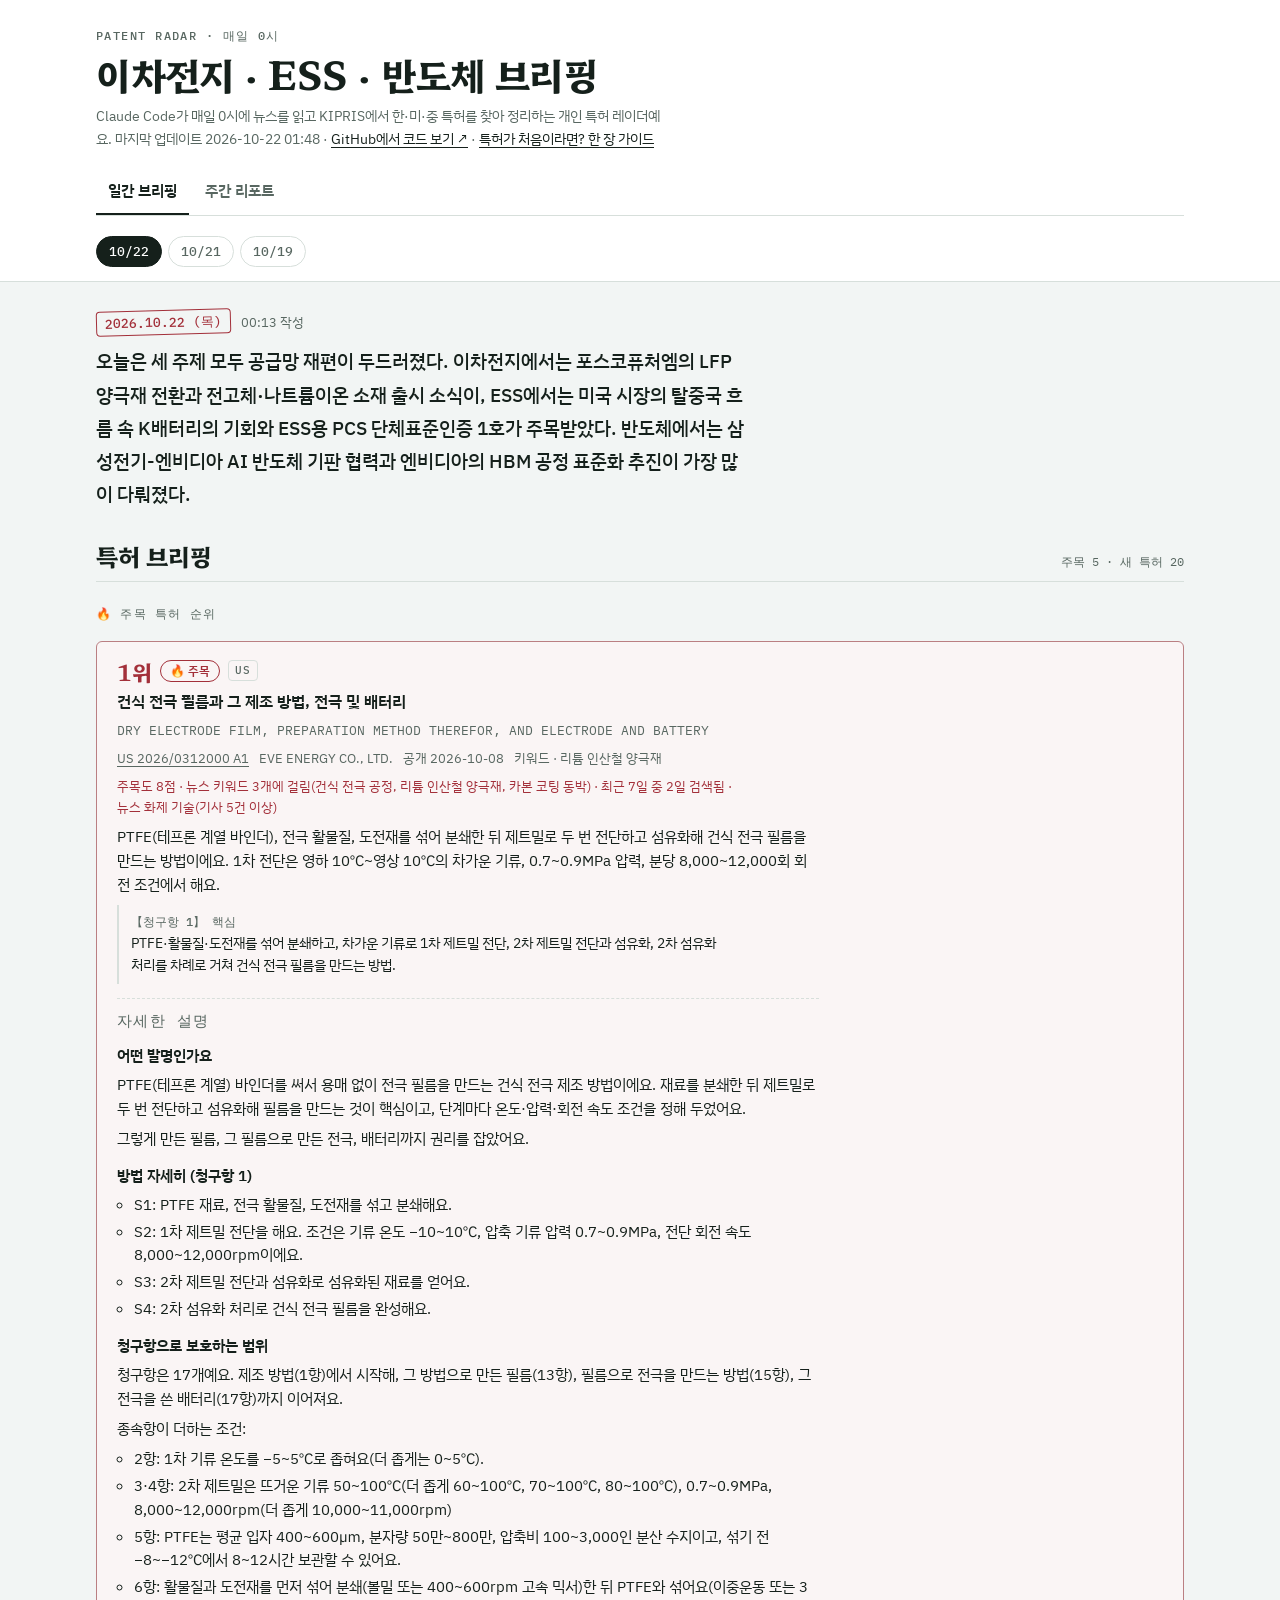
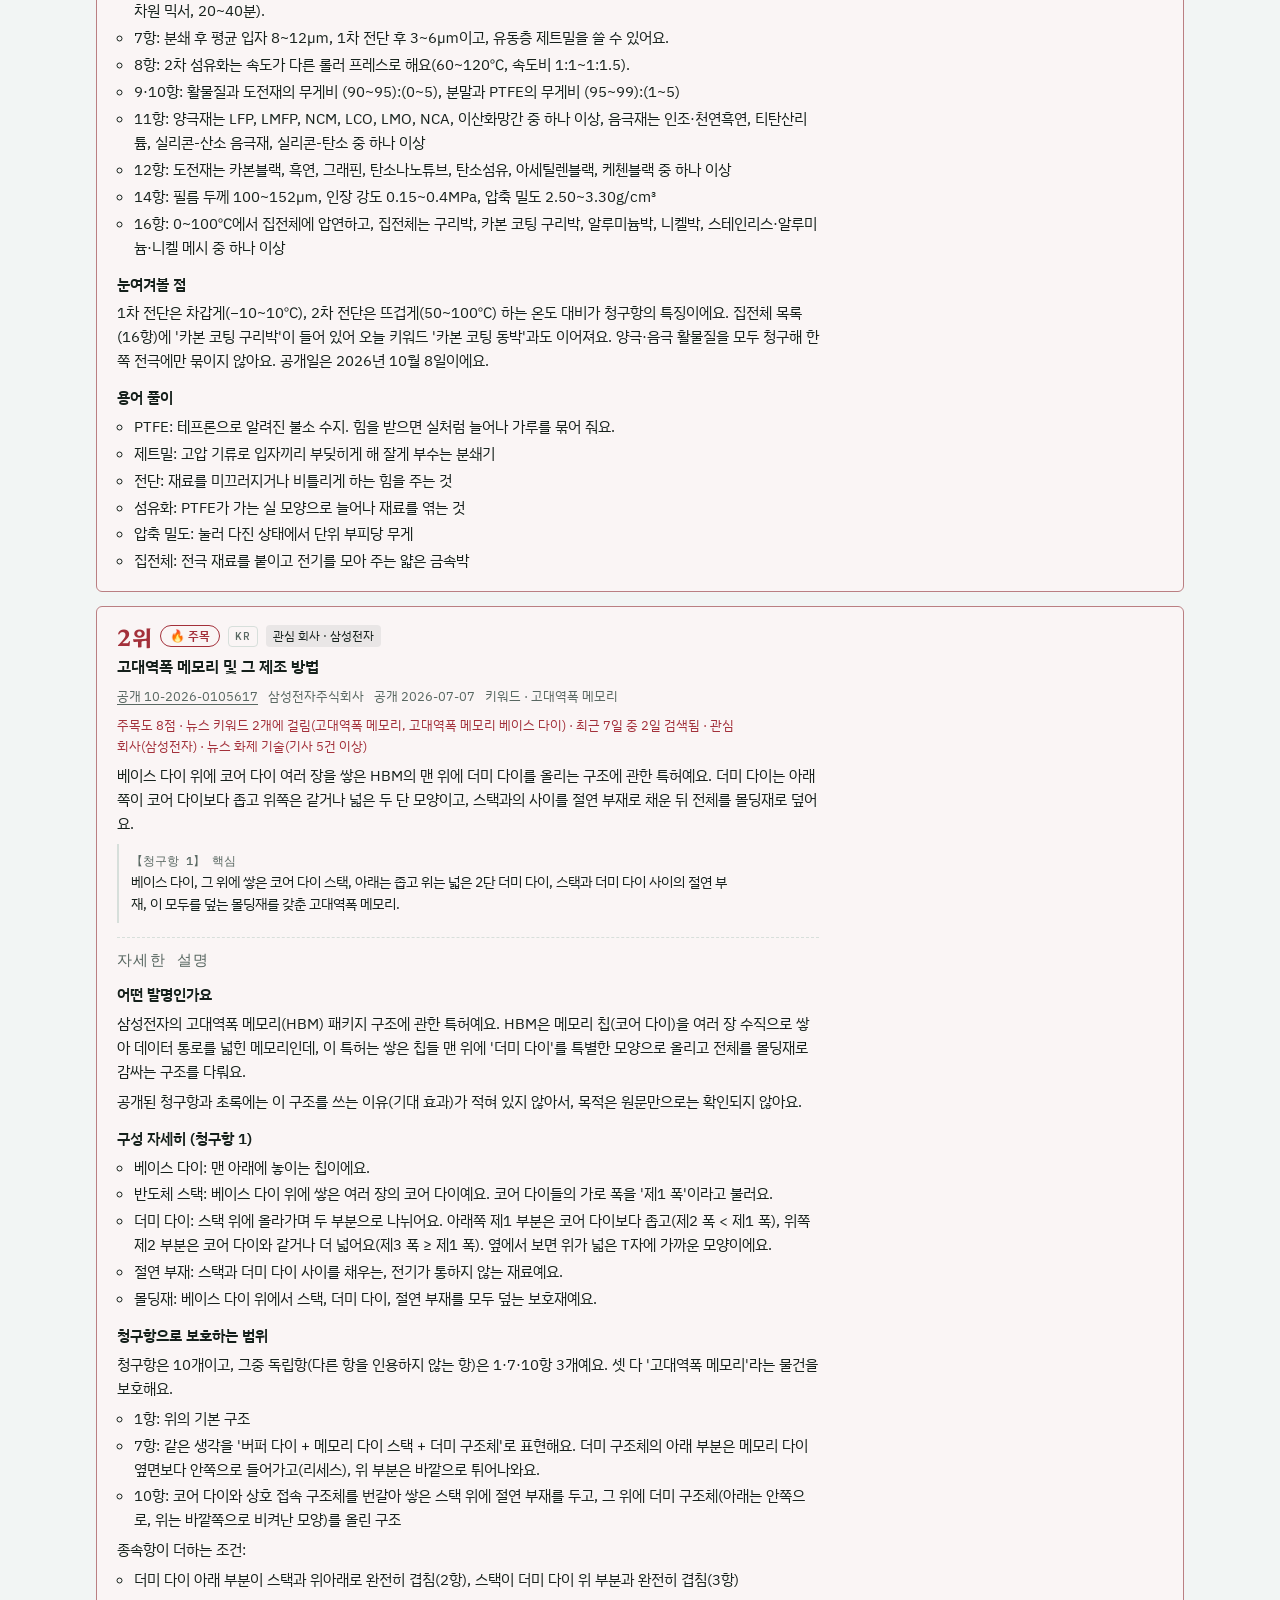
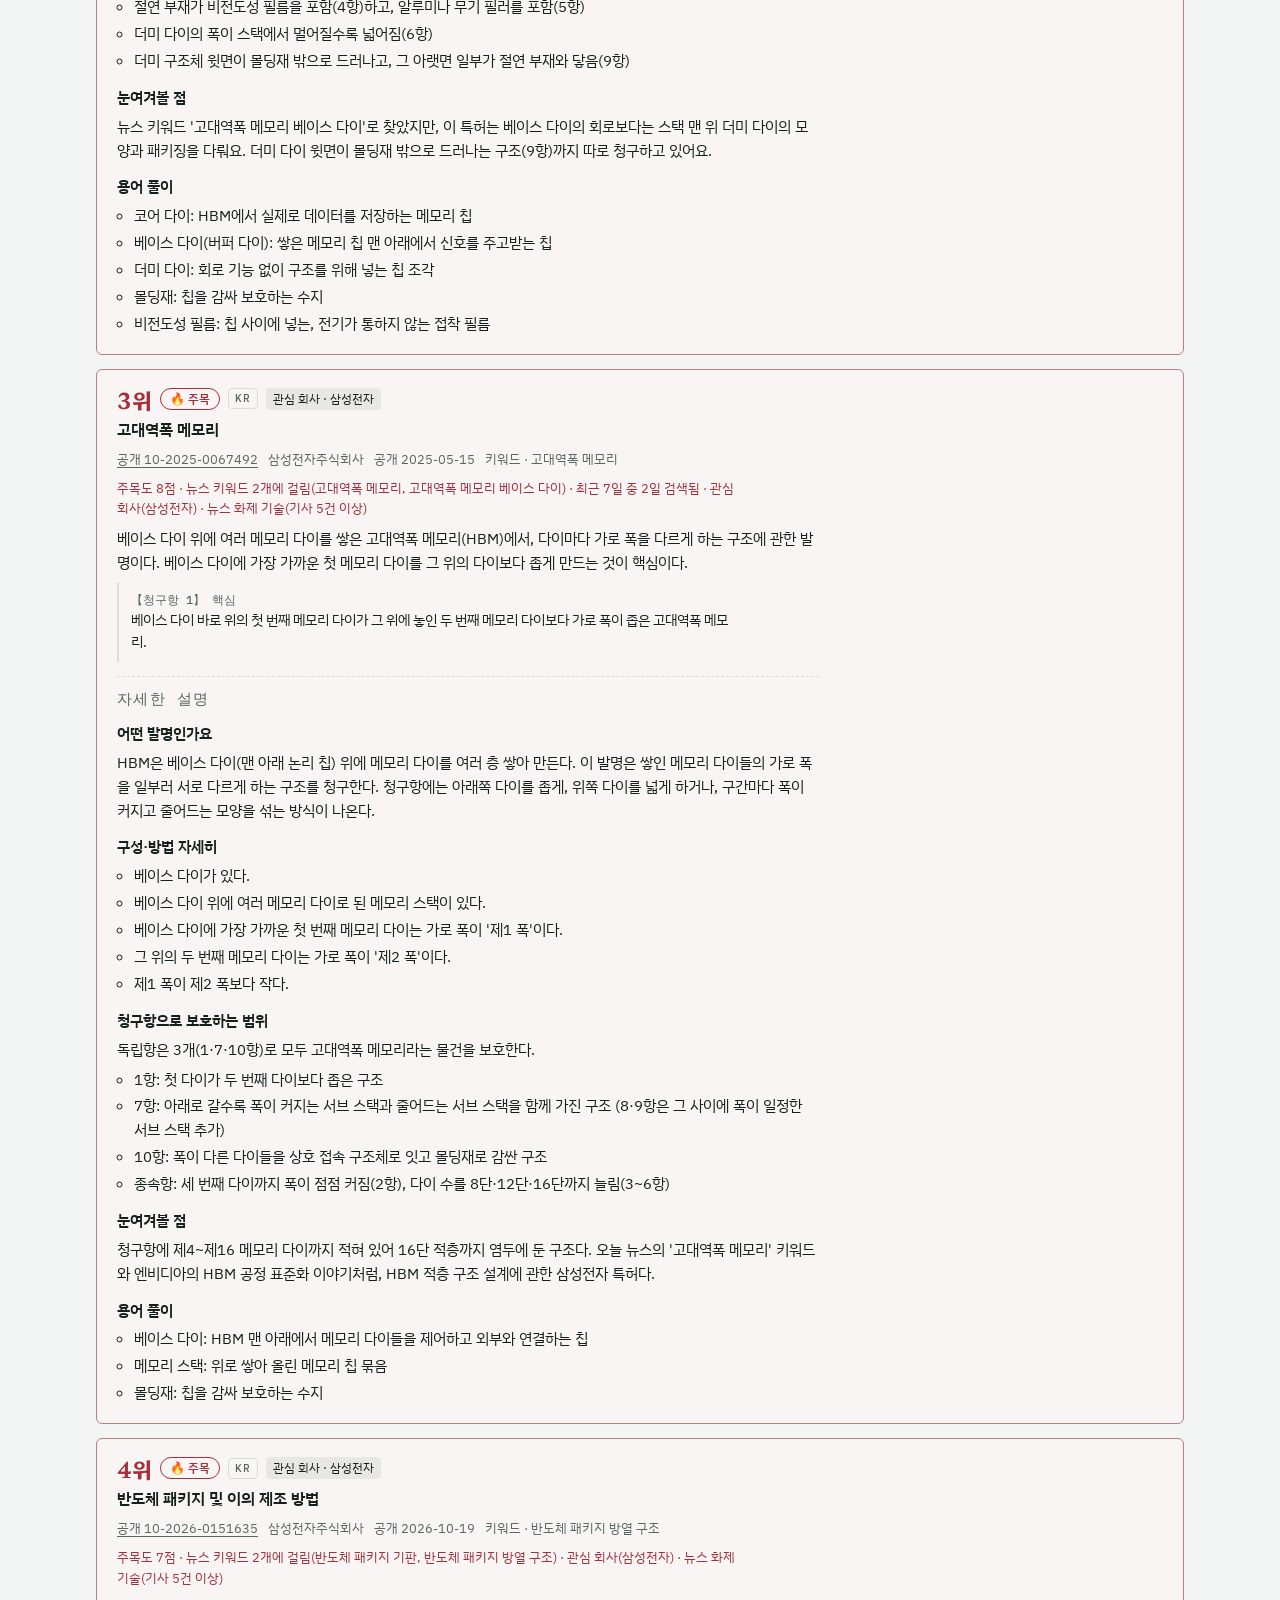
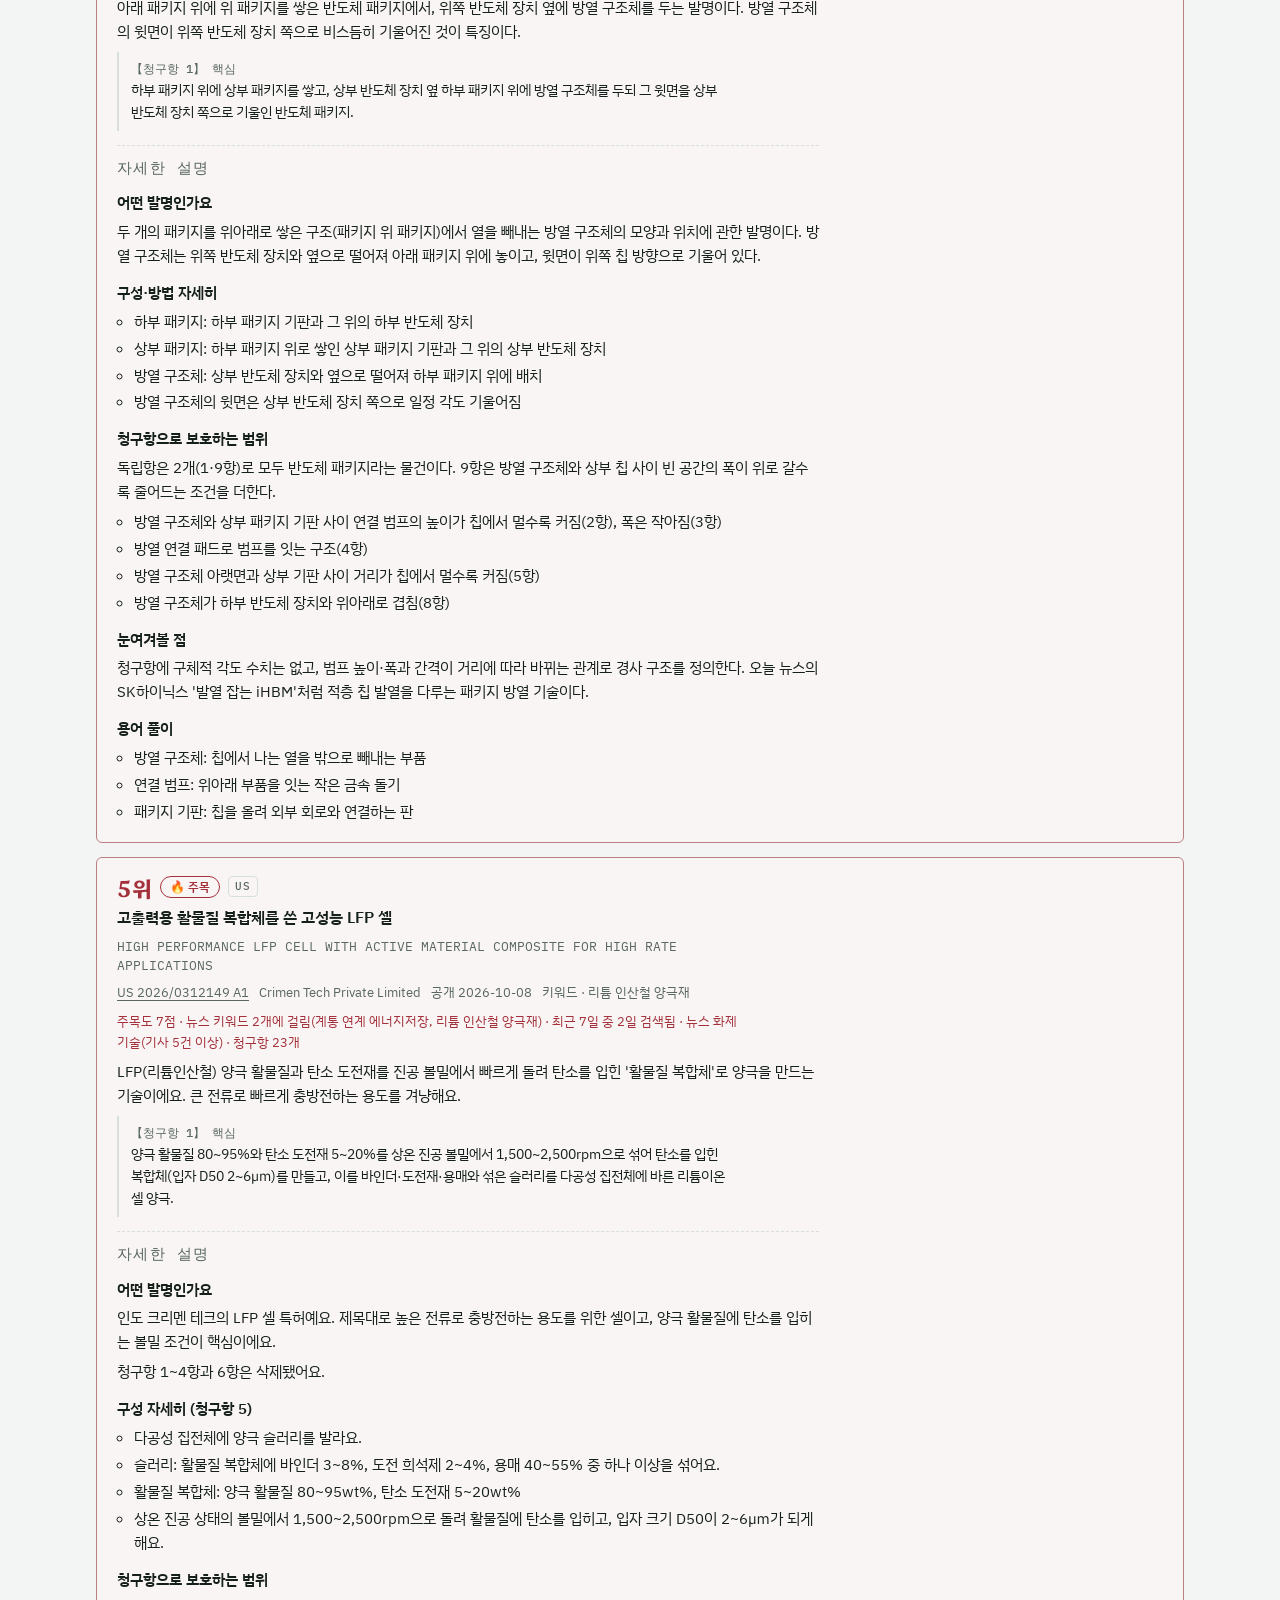
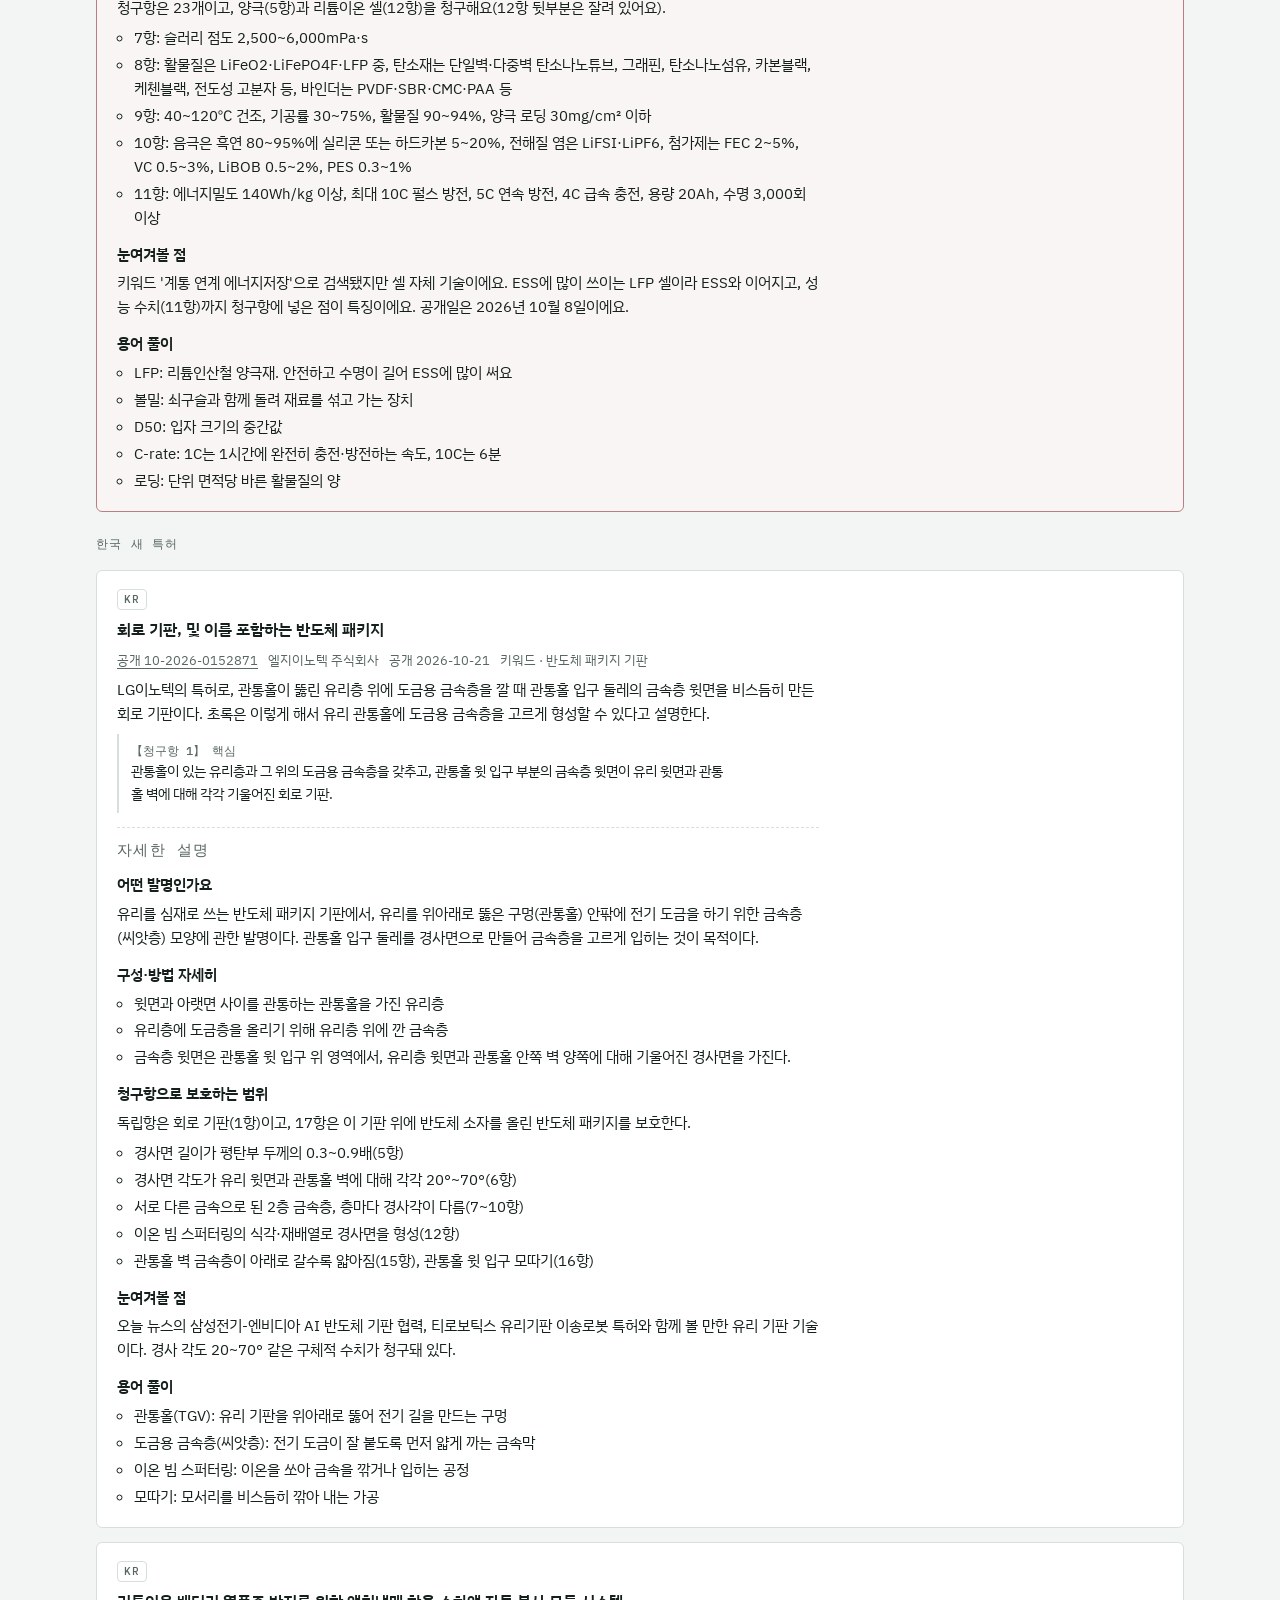
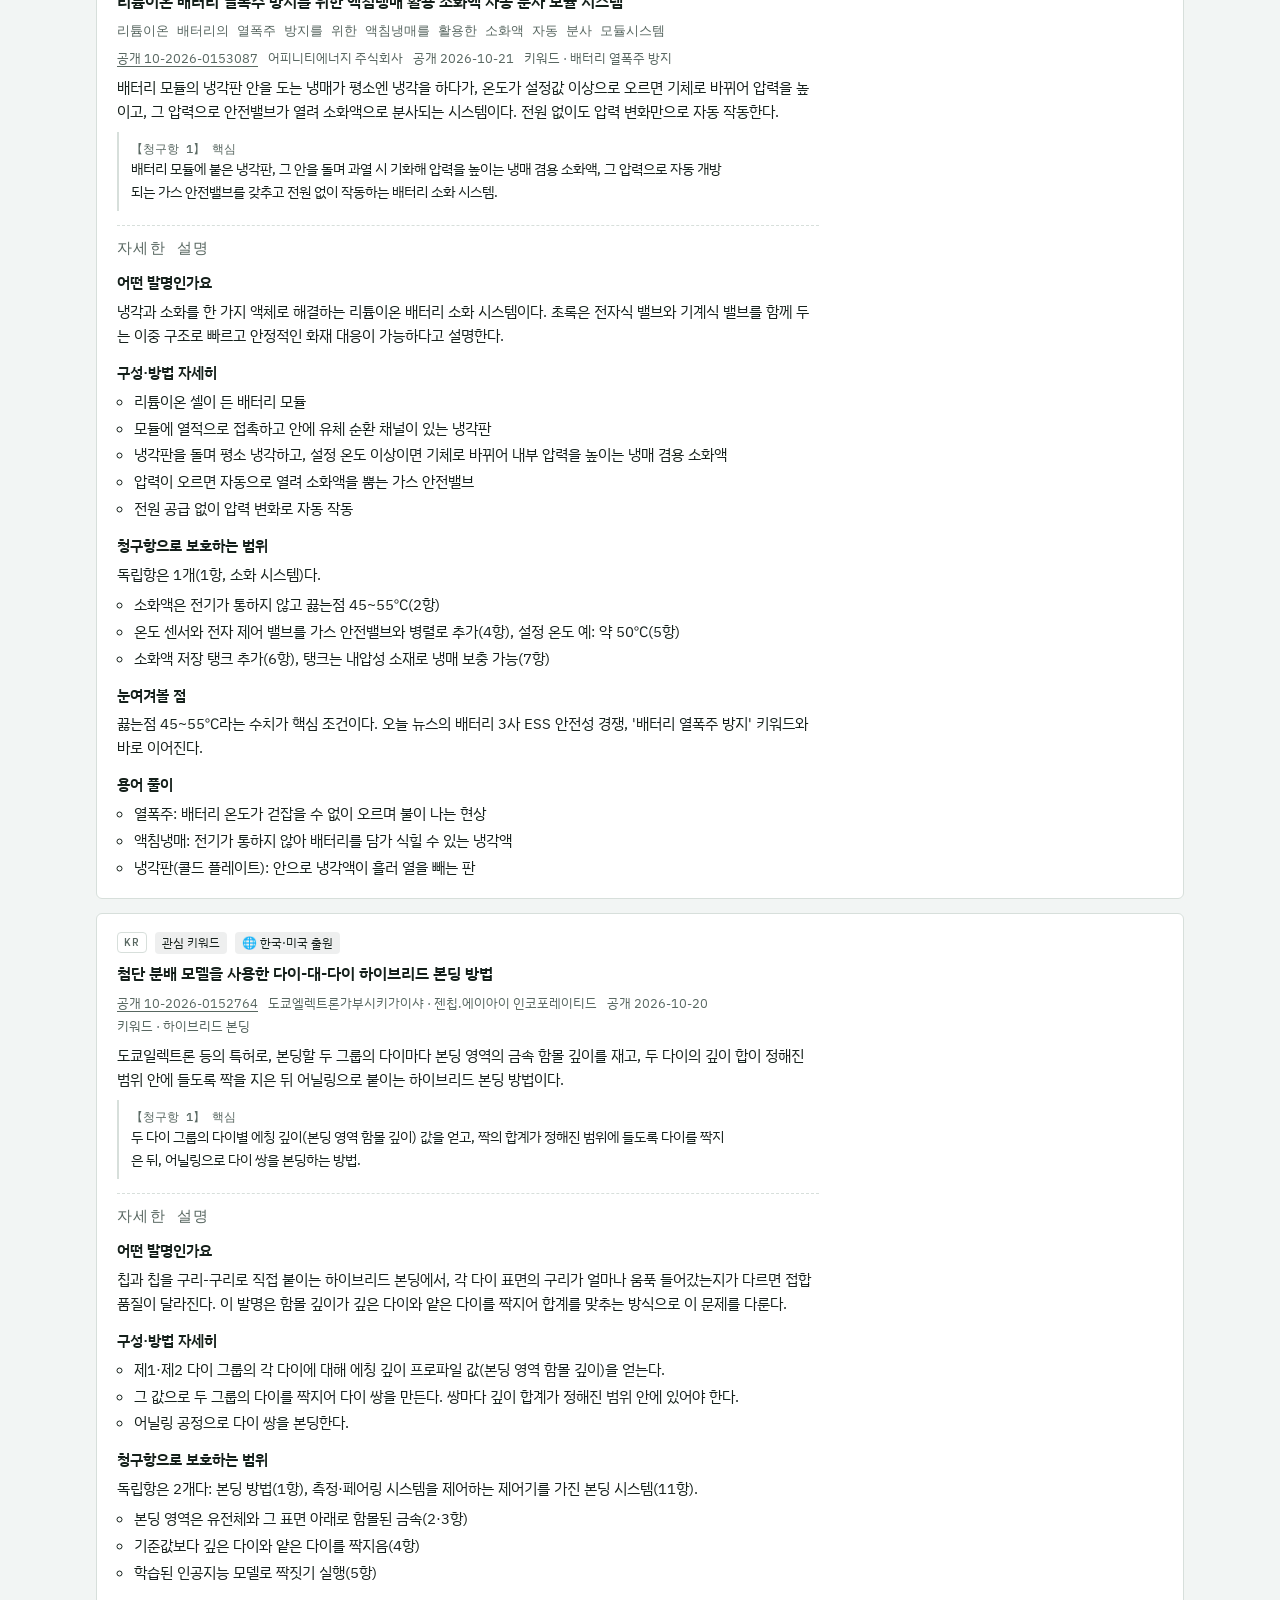
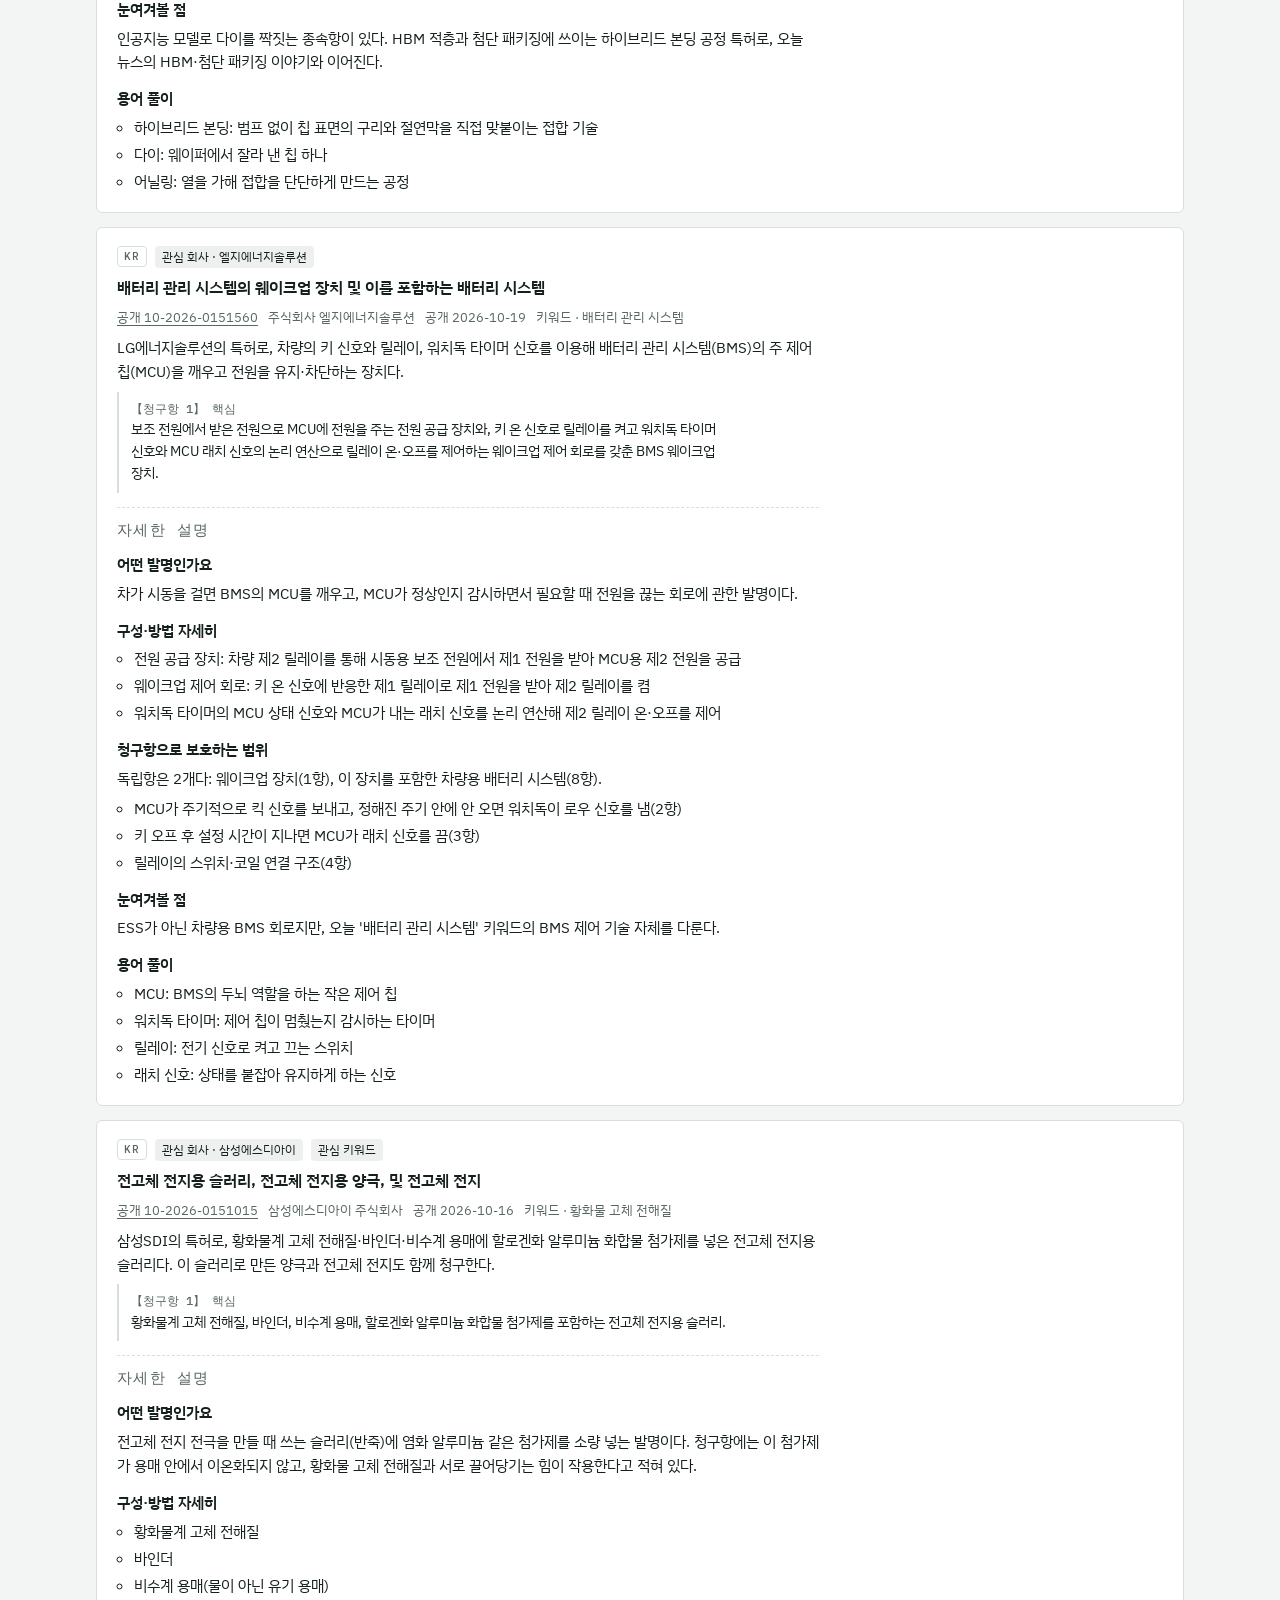
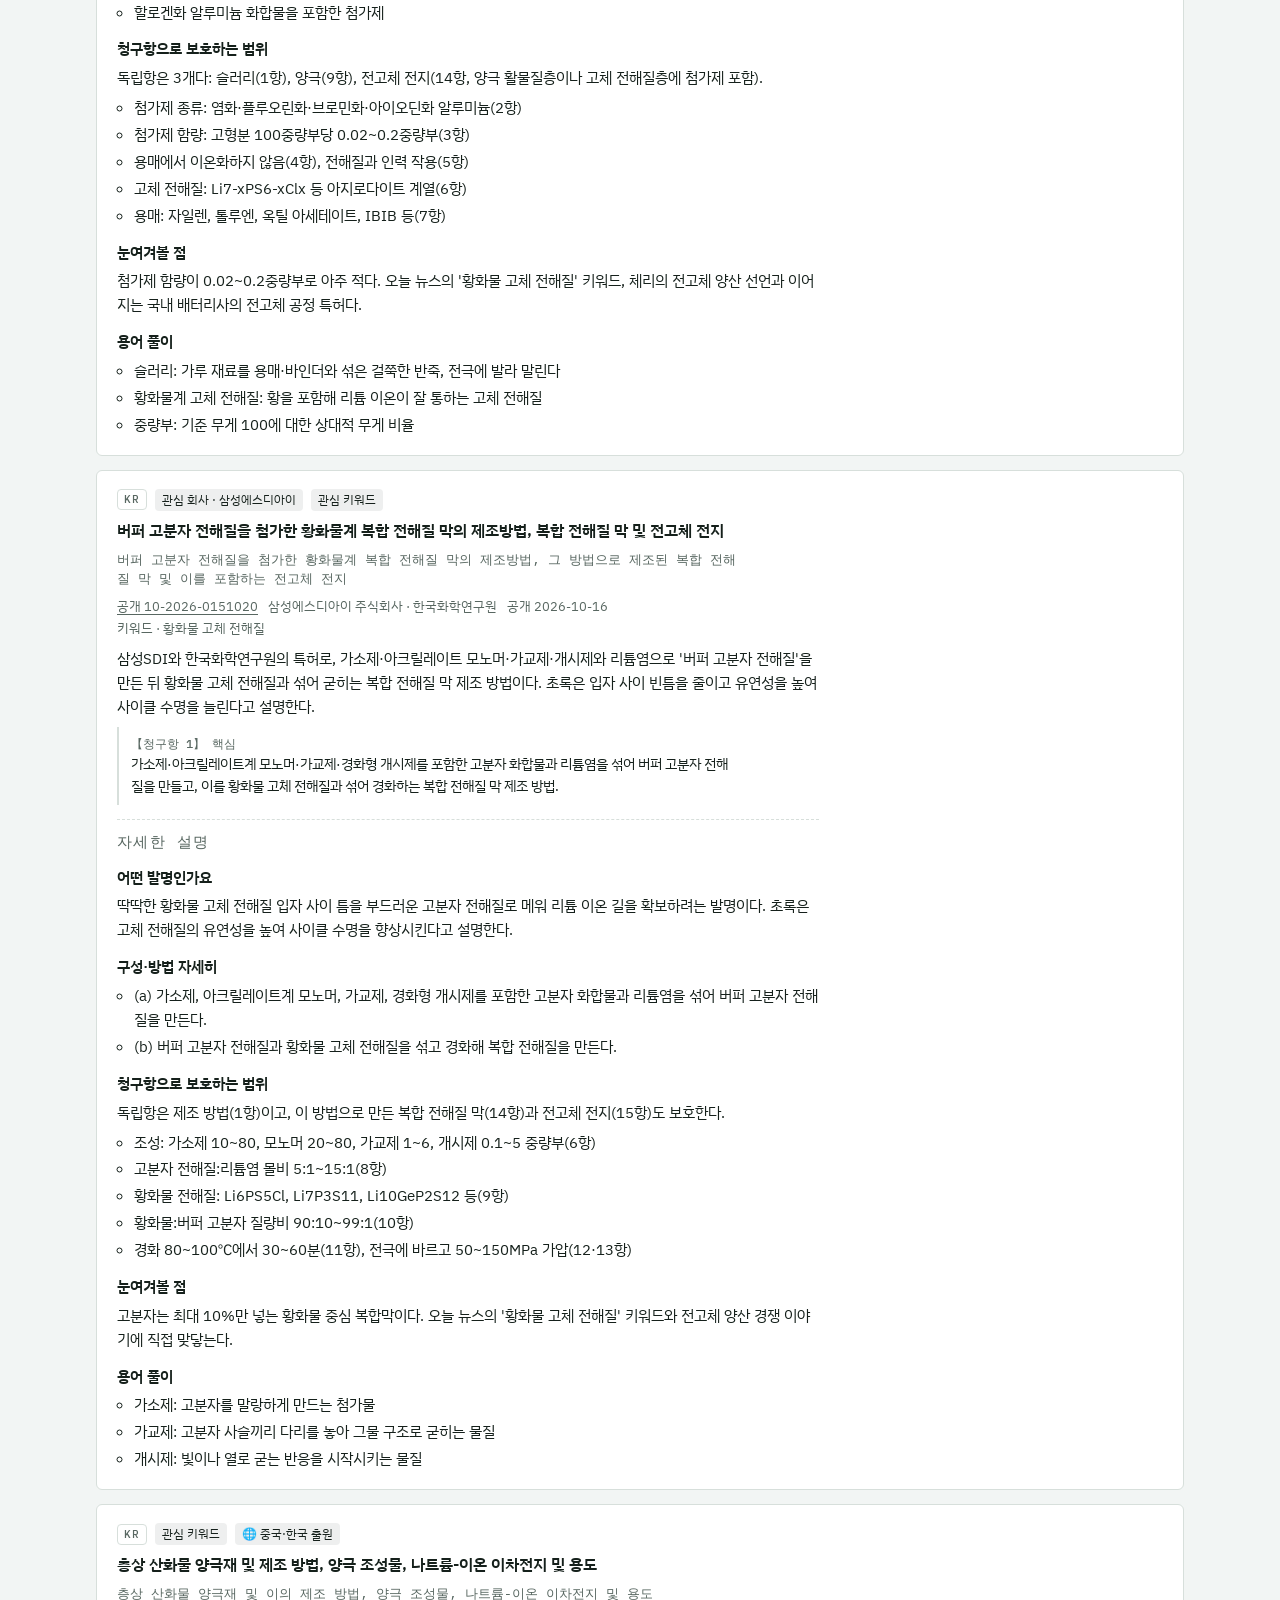
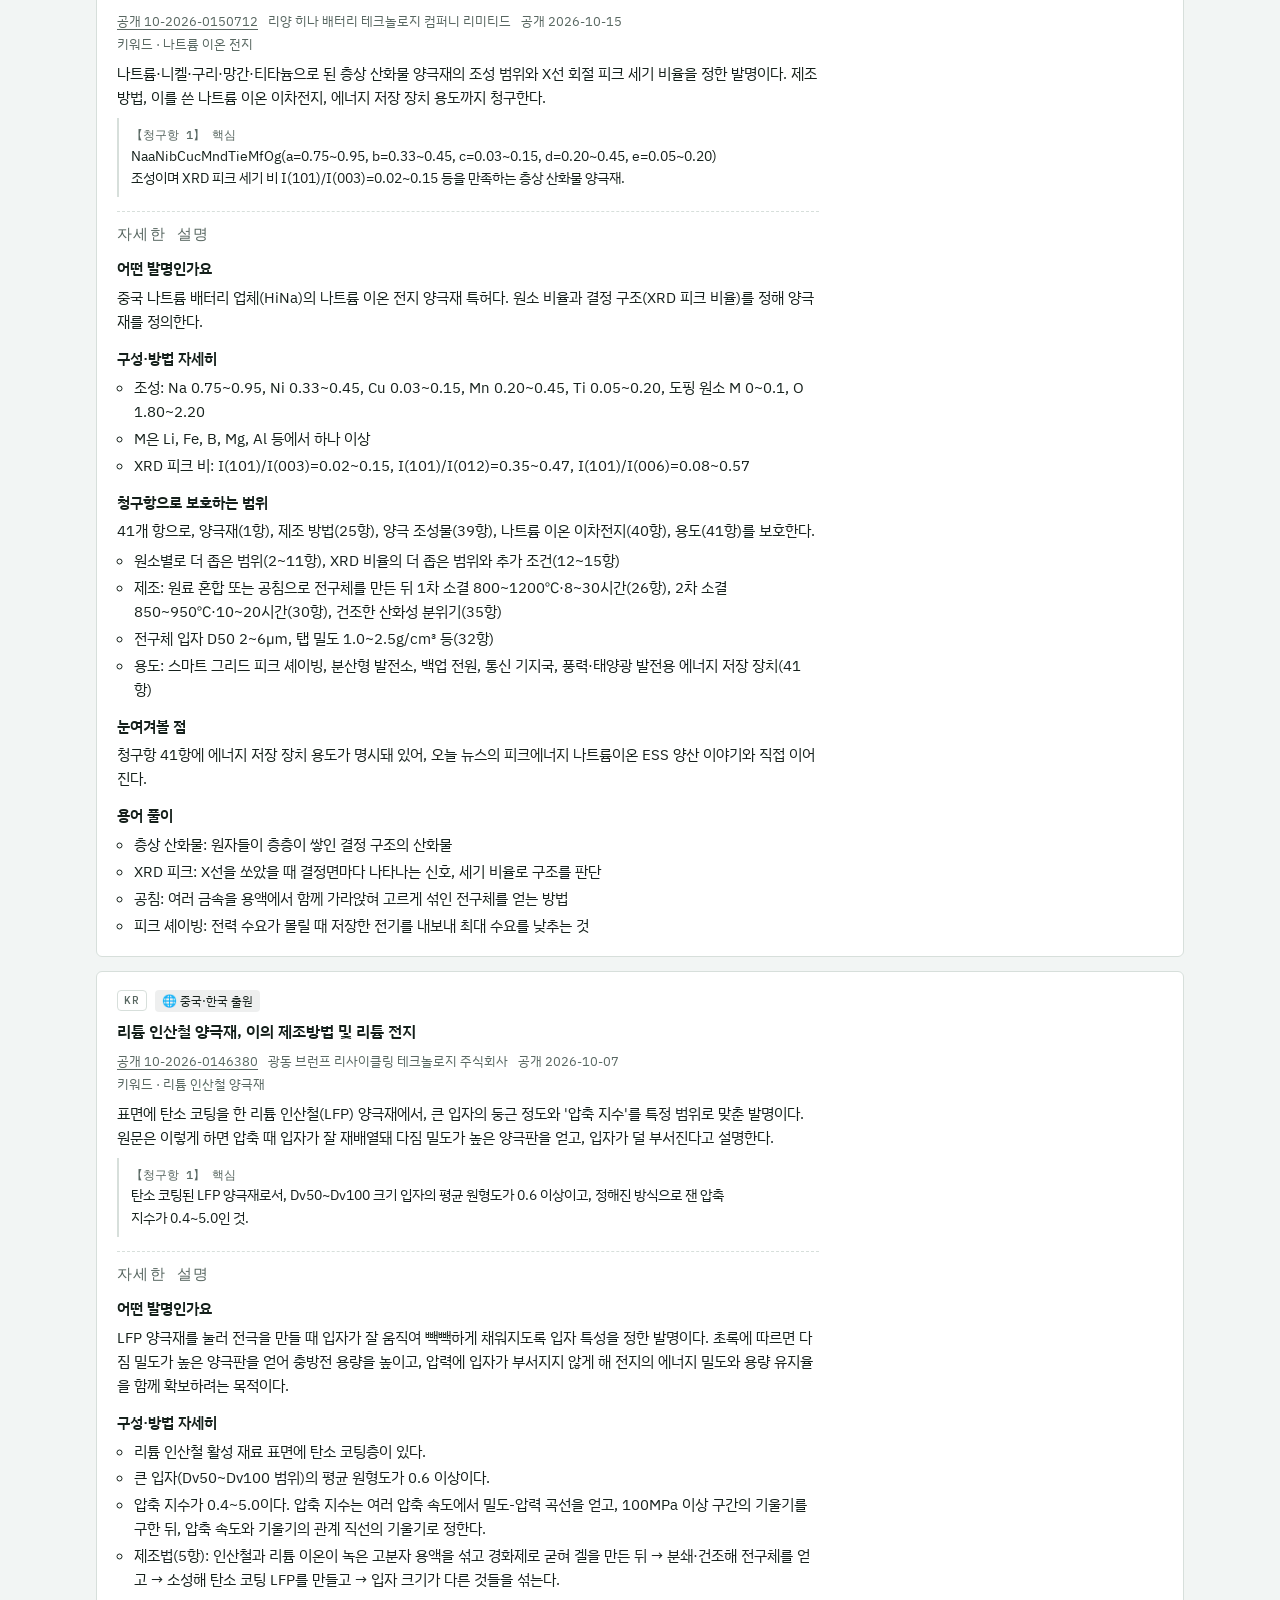
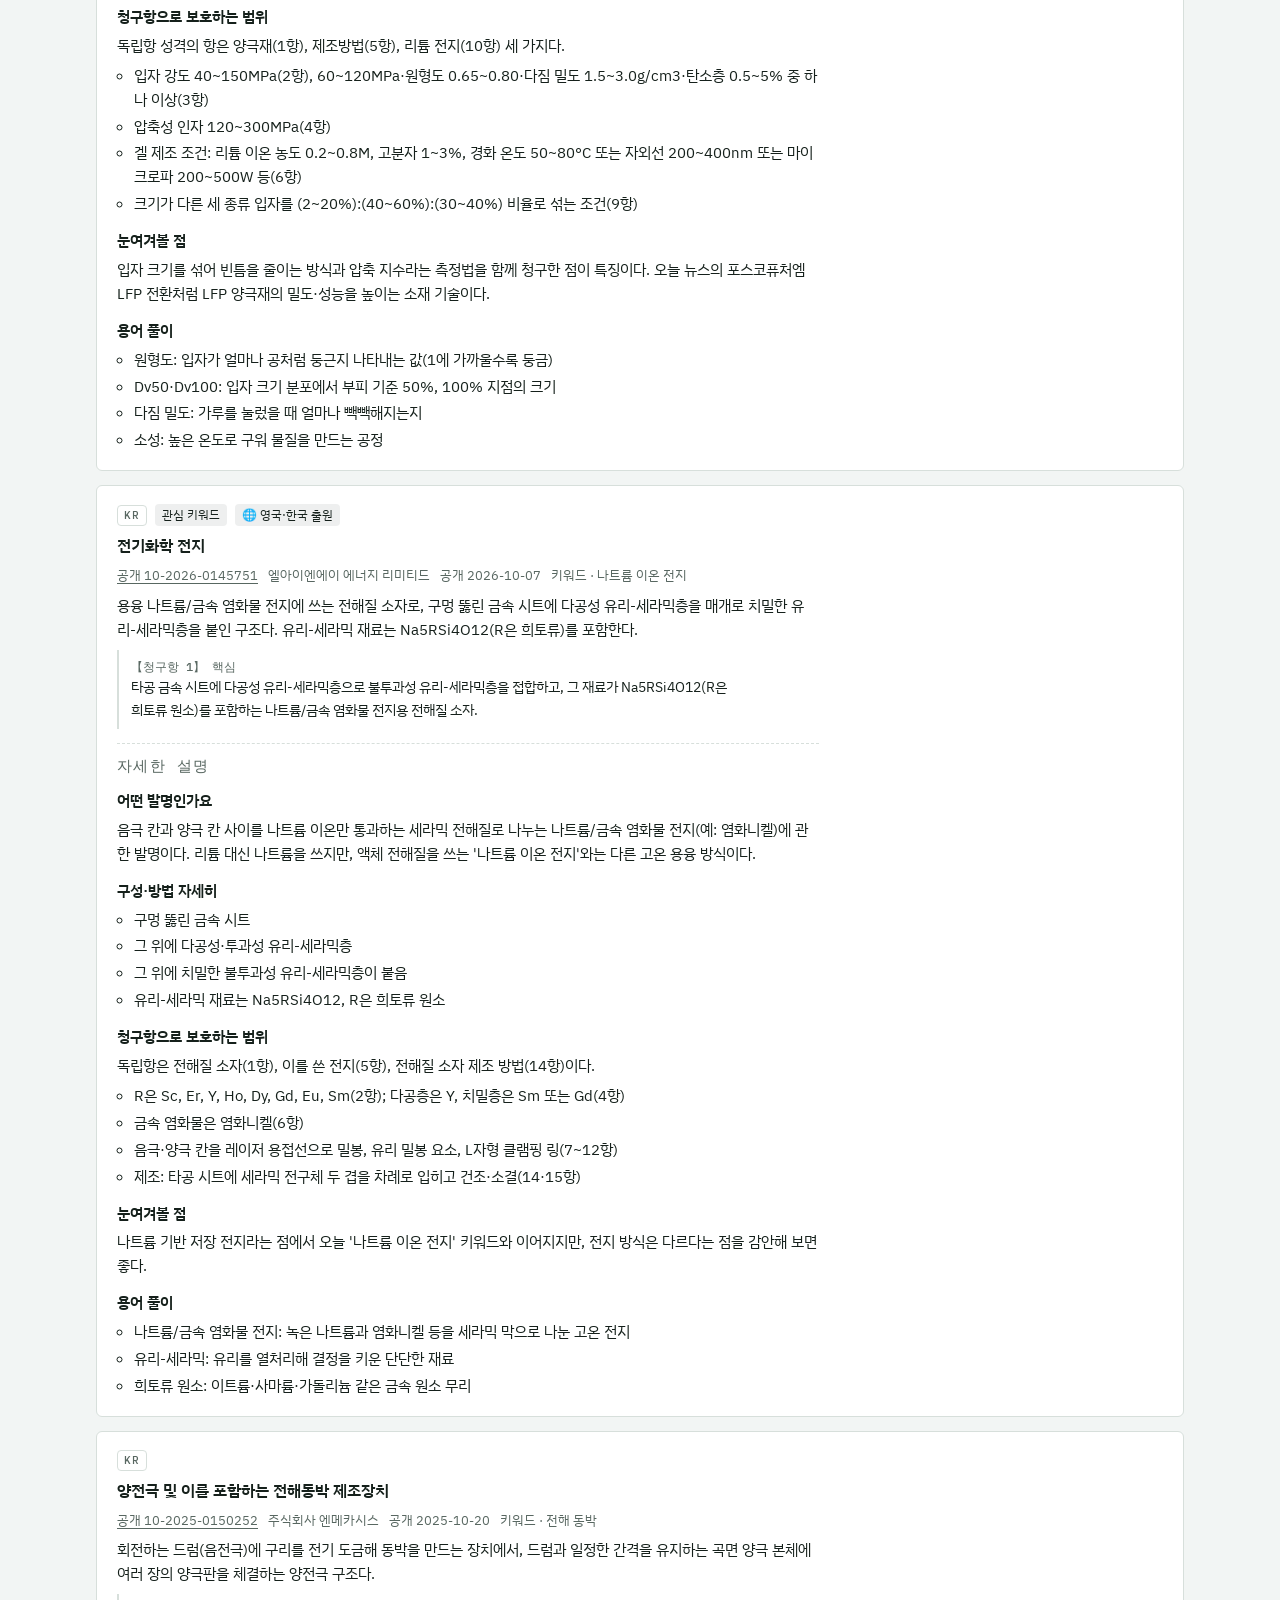
==== docs/index.html @ fba563a8 "특허 한 장 가이드 추가 (청구항·독립항·종속항, 번호·용어 읽기) - docs/guide.html: 특허를 처음 보는 사람을 위한 한 장짜리 가이드 (넓은 화면 16:9, 좁으면" ====
<!doctype html>
<html lang="ko">
<head>
<meta charset="utf-8">
<meta name="viewport" content="width=device-width, initial-scale=1, viewport-fit=cover">
<style>body{margin:0}[hidden]{display:none!important}img{max-width:100%}</style>
</head>
<body>
<title>Patent Radar 브리핑</title>
<meta name="claude:viewport-fit-sides" content="cover">
<link rel="preconnect" href="https://fonts.googleapis.com">
<link rel="preconnect" href="https://fonts.gstatic.com" crossorigin>
<link rel="stylesheet" href="https://fonts.googleapis.com/css2?family=Hahmlet:wght@500;700&family=IBM+Plex+Mono:wght@400;500&family=IBM+Plex+Sans+KR:wght@400;500;600&display=swap">
<style>
  /* Layout: 맨 위 제호·일간/주간 탭·날짜 칩, 그 아래 오늘의 흐름, 특허(한 줄 카드), 뉴스 세 주제(3단, 좁으면 1단).
     특허 문서의 【 】 문단 번호를 순위 표시로 쓴다. 같은 파일이 claude.ai(페이지 DB)와 GitHub Pages(data/*.json)에서 돈다. */
  :root {
    --bg: #f2f5f4;
    --surface: #ffffff;
    --ink: #15201b;
    --muted: #586761;
    --line: #d7dfdb;
    --chip: #3949ab;      /* 반도체 */
    --cell: #1b7350;      /* 이차전지 */
    --grid: #9a5b0c;      /* ESS */
    --stamp: #a3303a;     /* 날짜 도장 · 주목 */
    --bar: #46534d;       /* 단일 계열 막대 */
    --warn-bg: #fdf3e2;
    --warn-ink: #7a4a06;
    --display: "Hahmlet", "Noto Serif KR", "Batang", serif;
    --body: "IBM Plex Sans KR", "Malgun Gothic", "Apple SD Gothic Neo", sans-serif;
    --mono: "IBM Plex Mono", ui-monospace, "Consolas", monospace;
  }
  @media (prefers-color-scheme: dark) {
    :root:not([data-theme="light"]) {
      --bg: #101513; --surface: #171e1b; --ink: #e4ebe8; --muted: #93a39c; --line: #2a3531;
      --chip: #9aa7ff; --cell: #5fc797; --grid: #e9b062; --stamp: #f08a8f; --bar: #a9b8b1;
      --warn-bg: #33280f; --warn-ink: #f0c47a; color-scheme: dark;
    }
  }
  :root[data-theme="dark"] {
    --bg: #101513; --surface: #171e1b; --ink: #e4ebe8; --muted: #93a39c; --line: #2a3531;
    --chip: #9aa7ff; --cell: #5fc797; --grid: #e9b062; --stamp: #f08a8f; --bar: #a9b8b1;
    --warn-bg: #33280f; --warn-ink: #f0c47a; color-scheme: dark;
  }

  * { box-sizing: border-box; }
  body {
    background: var(--bg); color: var(--ink);
    font: 15px/1.65 var(--body);
    -webkit-font-smoothing: antialiased;
  }
  .wrap {
    max-width: 1120px; margin: 0 auto;
    padding-left: max(16px, env(safe-area-inset-left, 0px));
    padding-right: max(16px, env(safe-area-inset-right, 0px));
  }
  a { color: inherit; }
  button { font: inherit; color: inherit; }
  :focus-visible { outline: 2px solid var(--chip); outline-offset: 2px; border-radius: 4px; }

  .masthead { background: var(--surface); border-bottom: 1px solid var(--line); }
  .masthead .wrap { padding-block: 28px 0; display: grid; gap: 6px; }
  .eyebrow { margin: 0; font: 500 12px/1.4 var(--mono); letter-spacing: .12em; text-transform: uppercase; color: var(--muted); }
  h1 { margin: 0; font: 700 clamp(26px, 4.6vw, 38px)/1.2 var(--display); letter-spacing: -.01em; text-wrap: balance; }
  .about { margin: 2px 0 0; font-size: 14px; color: var(--muted); max-width: 72ch; }
  .about a { color: var(--ink); text-underline-offset: 3px; }

  .modes { display: flex; gap: 4px; margin-top: 14px; border-bottom: 1px solid var(--line); }
  .modes button {
    background: none; border: 0; border-bottom: 2px solid transparent; padding: 8px 12px 10px;
    font-weight: 600; color: var(--muted); cursor: pointer;
  }
  .modes button[aria-selected="true"] { color: var(--ink); border-bottom-color: var(--ink); }

  .days { display: flex; gap: 6px; overflow-x: auto; padding-block: 14px; scrollbar-width: thin; }
  .days button {
    flex: none; font: 500 13px/1 var(--mono); font-variant-numeric: tabular-nums;
    color: var(--muted); background: transparent; border: 1px solid var(--line);
    border-radius: 999px; padding: 8px 12px; cursor: pointer;
  }
  .days button:hover { color: var(--ink); border-color: var(--muted); }
  .days button[aria-pressed="true"] { color: var(--surface); background: var(--ink); border-color: var(--ink); }

  main.wrap { padding-block: 28px 56px; display: grid; gap: 28px; }

  .alert { margin: 0; padding: 12px 16px; border-radius: 6px; background: var(--warn-bg); color: var(--warn-ink); font-size: 14px; max-width: 78ch; }

  .lead { display: grid; gap: 10px; max-width: 72ch; }
  .dateline { display: flex; flex-wrap: wrap; align-items: center; gap: 10px; }
  .stamp {
    font: 500 13px/1 var(--mono); font-variant-numeric: tabular-nums; color: var(--stamp);
    border: 1.5px solid currentColor; border-radius: 4px; padding: 5px 8px; transform: rotate(-1.5deg);
  }
  .written { font-size: 13px; color: var(--muted); }
  .overview { margin: 0; font: 500 clamp(17px, 2.2vw, 19px)/1.75 var(--body); }

  .topics { display: grid; grid-template-columns: repeat(auto-fit, minmax(min(100%, 320px), 1fr)); gap: 20px; align-items: start; }
  .topic {
    --tone: var(--chip);
    background: var(--surface); border: 1px solid var(--line); border-top: 3px solid var(--tone);
    border-radius: 6px; padding: 20px 22px 22px; display: grid; gap: 18px; min-width: 0;
  }
  [data-topic="이차전지"] { --tone: var(--cell); }
  [data-topic="ESS"] { --tone: var(--grid); }
  [data-topic="반도체"] { --tone: var(--chip); }
  .topic > header { display: flex; align-items: baseline; justify-content: space-between; gap: 12px; }
  .topic h2 { margin: 0; font: 700 22px/1.3 var(--display); color: var(--tone); }
  .count { font: 400 12px/1 var(--mono); color: var(--muted); }

  .stories { list-style: none; margin: 0; padding: 0; display: grid; gap: 16px; }
  .stories li { display: grid; grid-template-columns: auto 1fr; gap: 4px 10px; }
  .no { font: 500 13px/1.9 var(--mono); color: var(--tone); font-variant-numeric: tabular-nums; }
  .stories h3 { margin: 0; font: 600 16px/1.5 var(--body); text-wrap: balance; }
  .stories p { margin: 2px 0 0; color: var(--ink); font-size: 14.5px; }
  .story-body { min-width: 0; }
  .sources { display: flex; flex-wrap: wrap; gap: 2px 12px; margin-top: 6px; font-size: 12.5px; }
  .sources a { color: var(--muted); text-decoration: underline; text-decoration-color: var(--line); text-underline-offset: 3px; }
  .sources a:hover { color: var(--tone); text-decoration-color: currentColor; }

  .keywords { border-top: 1px dashed var(--line); padding-top: 16px; display: grid; gap: 10px; }
  .keywords h4 { margin: 0; font: 500 12px/1.4 var(--mono); letter-spacing: .1em; text-transform: uppercase; color: var(--muted); }
  .kw-list { list-style: none; margin: 0; padding: 0; display: grid; gap: 10px; }
  .kw { display: grid; gap: 2px; padding-left: 12px; border-left: 2px solid color-mix(in srgb, var(--tone) 45%, transparent); }
  .kw b { font-weight: 600; font-size: 15px; }
  .kw code { font: 400 13px/1.5 var(--mono); color: var(--tone); overflow-wrap: anywhere; }
  .kw small { font-size: 12.5px; color: var(--muted); }

  .patents { display: grid; gap: 18px; min-width: 0; }
  .patents > header, .block > header { display: flex; align-items: baseline; justify-content: space-between; gap: 12px; flex-wrap: wrap; border-bottom: 1px solid var(--line); padding-bottom: 10px; }
  .patents h2, .block h2 { margin: 0; font: 700 24px/1.3 var(--display); }
  .patents h3, .block h3 { margin: 6px 0 0; font: 500 12px/1.4 var(--mono); letter-spacing: .1em; text-transform: uppercase; color: var(--muted); }
  .pat-list { list-style: none; margin: 0; padding: 0; display: grid; gap: 14px; }
  .pat {
    background: var(--surface); border: 1px solid var(--line); border-radius: 6px;
    padding: 18px 20px; display: grid; gap: 8px; min-width: 0; align-content: start;
  }
  .pat > * { max-width: 78ch; }
  .pat.hot { border-color: color-mix(in srgb, var(--stamp) 55%, var(--line)); background: color-mix(in srgb, var(--stamp) 5%, var(--surface)); }
  .pat-top { display: flex; align-items: center; gap: 8px; flex-wrap: wrap; max-width: none; }
  .rank { font: 700 22px/1 var(--display); color: var(--stamp); font-variant-numeric: tabular-nums; }
  .badge { font: 600 12px/1 var(--body); color: var(--stamp); border: 1.5px solid currentColor; border-radius: 999px; padding: 4px 9px; }
  .cc { font: 500 11px/1 var(--mono); letter-spacing: .08em; color: var(--muted); border: 1px solid var(--line); border-radius: 4px; padding: 4px 6px; }
  .tag { font-size: 12px; line-height: 1; color: var(--ink); background: color-mix(in srgb, var(--ink) 7%, transparent); border-radius: 4px; padding: 5px 7px; }
  .star {
    margin-left: auto; background: none; border: 1px solid var(--line); border-radius: 999px;
    padding: 5px 10px; font-size: 13px; line-height: 1; cursor: pointer; color: var(--muted);
  }
  .star[aria-pressed="true"] { color: var(--stamp); border-color: color-mix(in srgb, var(--stamp) 55%, var(--line)); }
  .star:disabled { cursor: progress; opacity: .6; }
  .pat h4 { margin: 0; font: 600 16px/1.45 var(--body); text-wrap: balance; }
  .orig { margin: 0; font: 400 12.5px/1.5 var(--mono); color: var(--muted); overflow-wrap: anywhere; }
  .pat-meta { margin: 0; font-size: 12.5px; color: var(--muted); display: flex; flex-wrap: wrap; gap: 2px 10px; }
  .pat-meta a { color: var(--muted); text-underline-offset: 3px; }
  .reasons { margin: 0; font-size: 12.5px; color: var(--stamp); }
  .pat p.summary { margin: 0; font-size: 14.5px; }
  .claim { margin: 0; padding: 8px 12px; border-left: 2px solid var(--line); font-size: 13.5px; color: var(--ink); }
  .claim span { display: block; font: 500 11.5px/1.6 var(--mono); color: var(--muted); }
  .detail { border-top: 1px dashed var(--line); margin-top: 6px; padding-top: 12px; display: grid; gap: 6px; }
  .detail-label { margin: 0; font: 500 12px/1.4 var(--mono); letter-spacing: .1em; text-transform: uppercase; color: var(--muted); }
  .detail h5 { margin: 8px 0 0; font: 600 14.5px/1.5 var(--body); }
  .detail p { margin: 0; font-size: 14.5px; }
  .detail ul { margin: 0; padding-left: 1.2em; display: grid; gap: 3px; font-size: 14.5px; }

  details.low { background: var(--surface); border: 1px dashed var(--line); border-radius: 6px; padding: 12px 16px; }
  details.low summary { cursor: pointer; font-size: 14px; color: var(--muted); }
  details.low ul { margin: 10px 0 0; padding-left: 1.2em; display: grid; gap: 6px; font-size: 13.5px; }
  details.low small { color: var(--muted); }

  .starred { list-style: none; margin: 0; padding: 0; display: grid; gap: 8px; }
  .starred li {
    display: flex; flex-wrap: wrap; align-items: baseline; gap: 4px 12px; padding: 10px 14px;
    background: var(--surface); border: 1px solid var(--line); border-radius: 6px;
  }
  .starred b { font-weight: 600; }
  .starred .meta { font-size: 12.5px; color: var(--muted); }
  .starred .star { margin-left: auto; }

  .tiles { display: grid; grid-template-columns: repeat(auto-fit, minmax(150px, 1fr)); gap: 12px; }
  .tile { background: var(--surface); border: 1px solid var(--line); border-radius: 6px; padding: 14px 16px; display: grid; gap: 4px; }
  .tile span { font-size: 12.5px; color: var(--muted); }
  .tile strong { font: 700 28px/1.1 var(--display); font-variant-numeric: tabular-nums; }
  .tile small { font-size: 12.5px; color: var(--muted); font-variant-numeric: tabular-nums; }
  .trends { display: grid; grid-template-columns: repeat(auto-fit, minmax(min(100%, 320px), 1fr)); gap: 14px; }
  .trend:not([data-topic]) { --tone: var(--ink); }
  .trend { background: var(--surface); border: 1px solid var(--line); border-left: 3px solid var(--tone); border-radius: 6px; padding: 14px 16px; display: grid; gap: 6px; }
  .trend h3 { margin: 0; font: 600 16px/1.45 var(--body); }
  .trend p { margin: 0; font-size: 14.5px; }
  .trend .topic-name { font: 500 11.5px/1 var(--mono); color: var(--tone); }
  .watch { margin: 0; padding-left: 1.2em; display: grid; gap: 4px; }
  .two { display: grid; grid-template-columns: repeat(auto-fit, minmax(min(100%, 420px), 1fr)); gap: 24px; align-items: start; }
  .barlist { list-style: none; margin: 0; padding: 0; display: grid; gap: 8px; }
  .barlist li { display: grid; grid-template-columns: minmax(0, 11em) 1fr auto; align-items: center; gap: 10px; font-size: 13.5px; }
  .barlist .name { overflow: hidden; text-overflow: ellipsis; white-space: nowrap; }
  .barlist .track { height: 10px; }
  .barlist .fill { display: block; height: 100%; min-width: 2px; background: var(--bar); border-radius: 0 4px 4px 0; }
  .barlist .val { font: 500 12.5px/1 var(--mono); color: var(--muted); font-variant-numeric: tabular-nums; }
  .chips { display: flex; flex-wrap: wrap; gap: 6px; }
  .chips span { font-size: 13px; padding: 5px 9px; border: 1px solid var(--line); border-radius: 999px; background: var(--surface); }
  .chips small { color: var(--muted); font-family: var(--mono); margin-left: 4px; }
  .scroll { overflow-x: auto; }
  table { border-collapse: collapse; font-size: 13.5px; font-variant-numeric: tabular-nums; min-width: 100%; }
  th, td { padding: 6px 10px; text-align: right; border-bottom: 1px solid var(--line); white-space: nowrap; }
  th:first-child, td:first-child { text-align: left; }
  th { font: 500 12px/1.4 var(--mono); color: var(--muted); }
  .dot { display: inline-block; width: 8px; height: 8px; border-radius: 50%; background: var(--tone); margin-right: 6px; }
  .block { display: grid; gap: 14px; min-width: 0; }

  .notice {
    background: var(--surface); border: 1px dashed var(--line); border-radius: 6px;
    padding: 28px 24px; color: var(--muted); max-width: 72ch;
  }
  .notice strong { display: block; color: var(--ink); font: 700 18px/1.4 var(--display); margin-bottom: 6px; }

  .foot { margin: 0; font-size: 12.5px; color: var(--muted); }

  @media (max-width: 480px) {
    .topic { padding: 18px 16px 20px; }
    .barlist li { grid-template-columns: minmax(0, 7em) 1fr auto; }
  }
  @media (prefers-reduced-motion: reduce) { * { transition: none !important; } }
</style>

<header class="masthead">
  <div class="wrap">
    <p class="eyebrow">Patent Radar · 매일 0시</p>
    <h1>이차전지 · ESS · 반도체 브리핑</h1>
    <p id="about" class="about" hidden></p>
    <nav class="modes" role="tablist" aria-label="보기">
      <button id="mode-daily" type="button" role="tab" aria-selected="true">일간 브리핑</button>
      <button id="mode-weekly" type="button" role="tab" aria-selected="false">주간 리포트</button>
    </nav>
    <nav id="days" class="days" aria-label="날짜"></nav>
  </div>
</header>

<main class="wrap" id="main">
  <div class="notice">
    <strong>브리핑을 불러오는 중이에요</strong>
    매일 0시쯤 뉴스와 특허 브리핑이 이곳에 쌓여요.
  </div>
</main>

<script>
  const WEEKDAYS = ["일", "월", "화", "수", "목", "금", "토"];
  const COUNTRY_NAMES = { KR: "한국", US: "미국", CN: "중국", JP: "일본", EP: "유럽", DE: "독일", TW: "대만", GB: "영국", FR: "프랑스" };
  const REPO = "https://github.com/ChoJiwon00/patent-radar";
  const state = {
    source: null, // "db"(claude.ai) | "files"(GitHub Pages)
    db: null,
    docs: [], patents: [], weeks: [], stars: new Map(),
    selected: null, selectedWeek: null,
    mode: location.hash === "#weekly" ? "weekly" : "daily",
    status: "loading", generatedAt: null, starError: false,
  };

  function el(tag, props, ...children) {
    const node = Object.assign(document.createElement(tag), props || {});
    node.append(...children.filter((c) => c !== null && c !== undefined && c !== false));
    return node;
  }

  function topicEl(tag, props, topic, ...children) {
    const node = el(tag, props, ...children);
    if (topic) node.dataset.topic = topic;
    return node;
  }

  function formatDay(day) {
    const [y, m, d] = day.split("-").map(Number);
    const weekday = WEEKDAYS[new Date(Date.UTC(y, m - 1, d)).getUTCDay()];
    return `${y}.${String(m).padStart(2, "0")}.${String(d).padStart(2, "0")} (${weekday})`;
  }

  function shortDay(day) {
    const [, m, d] = day.split("-").map(Number);
    return `${m}/${d}`;
  }

  function todayKst() {
    return new Date(Date.now() + 9 * 3600 * 1000).toISOString().slice(0, 10);
  }

  function safeUrl(url) {
    return typeof url === "string" && /^https?:\/\//i.test(url) ? url : null;
  }

  function link(url, text, className) {
    const href = safeUrl(url);
    return href
      ? el("a", { href, target: "_blank", rel: "noopener noreferrer", textContent: text, className: className || "" })
      : el("span", { textContent: text, className: className || "" });
  }

  function notice(title, text) {
    return el("div", { className: "notice" }, el("strong", { textContent: title }), text);
  }

  function allDays() {
    const days = new Set([...state.docs, ...state.patents].map((d) => d.day));
    return [...days].sort().reverse();
  }

  // ---------------------------------------------------------------- 날짜 칩, 탭

  function renderNav() {
    for (const mode of ["daily", "weekly"]) {
      document.getElementById(`mode-${mode}`).setAttribute("aria-selected", String(state.mode === mode));
    }
    const nav = document.getElementById("days");
    const chips =
      state.mode === "daily"
        ? allDays().map((day) => chip(shortDay(day), formatDay(day), day === state.selected, () => (state.selected = day)))
        : state.weeks.map((w) =>
            chip(`${shortDay(w.start)}~${shortDay(w.end)}`, `${formatDay(w.start)} ~ ${formatDay(w.end)}`,
              w.end === state.selectedWeek, () => (state.selectedWeek = w.end)),
          );
    nav.replaceChildren(...chips);
  }

  function chip(label, title, pressed, select) {
    const button = el("button", { type: "button", textContent: label, title });
    button.setAttribute("aria-pressed", String(pressed));
    button.addEventListener("click", () => {
      select();
      render();
    });
    return button;
  }

  // ---------------------------------------------------------------- 일간: 뉴스

  function renderStory(story, index) {
    const sources = (story.articles || [])
      .filter((a) => safeUrl(a.url))
      .map((a) => el("a", { href: safeUrl(a.url), target: "_blank", rel: "noopener noreferrer", textContent: a.source || "기사", title: a.title || "" }));
    return el(
      "li",
      {},
      el("span", { className: "no", textContent: `【${index + 1}】` }),
      el(
        "div",
        { className: "story-body" },
        el("h3", { textContent: story.headline }),
        el("p", { textContent: story.summary }),
        sources.length ? el("div", { className: "sources" }, ...sources) : null,
      ),
    );
  }

  function renderKeyword(k) {
    return el("li", { className: "kw" }, el("b", { textContent: k.ko }), el("code", { textContent: k.en }),
      k.reason ? el("small", { textContent: k.reason }) : null);
  }

  function renderTopic(topic) {
    return topicEl(
      "section",
      { className: "topic" },
      topic.name,
      el("header", {}, el("h2", { textContent: topic.name }), el("span", { className: "count", textContent: `주요 이야기 ${topic.stories.length}` })),
      el("ol", { className: "stories" }, ...topic.stories.map(renderStory)),
      el("div", { className: "keywords" }, el("h4", { textContent: "특허 검색 키워드" }),
        el("ul", { className: "kw-list" }, ...(topic.keywords || []).map(renderKeyword))),
    );
  }

  // ---------------------------------------------------------------- 일간: 특허

  function starKey(item) {
    return String(item.key || `${item.country}-${item.number}`).replace(/[^A-Za-z0-9_.~:@+-]/g, "_");
  }

  function starButton(item, day) {
    if (state.source !== "db") return null;
    const key = starKey(item);
    const on = state.stars.has(key);
    const button = el("button", { type: "button", className: "star", textContent: on ? "★ 관심" : "☆ 관심", disabled: state.starError });
    button.setAttribute("aria-pressed", String(on));
    button.title = on ? "관심 특허에서 빼기" : "관심 특허로 추적하기 (등록 여부를 매주 확인해요)";
    button.addEventListener("click", async () => {
      button.disabled = true;
      try {
        const ref = state.db.doc(`stars/${key}`);
        if (state.stars.has(key)) {
          await ref.delete();
        } else {
          await ref.set({
            key, country: item.country, number: item.number, title: item.title, title_ko: item.title_ko || null,
            url: item.url || null, applicant: item.applicant || null, summary_ko: item.summary_ko || null,
            day: day || null, starred_at: new Date().toISOString(),
          });
        }
      } catch (e) {
        state.starError = true;
        render();
      }
    });
    return button;
  }

  function renderPatent(item, day) {
    const card = el("li", { className: item.rank ? "pat hot" : "pat" });
    const top = el("div", { className: "pat-top" });
    if (item.rank) {
      top.append(el("span", { className: "rank", textContent: `${item.rank}위` }), el("span", { className: "badge", textContent: "🔥 주목" }));
    }
    top.append(el("span", { className: "cc", textContent: item.country }));
    if (item.company) top.append(el("span", { className: "tag", textContent: `관심 회사 · ${item.company}` }));
    if (item.interest) top.append(el("span", { className: "tag", textContent: "관심 키워드" }));
    if (item.family && item.family.length > 1) {
      top.append(el("span", { className: "tag", textContent: `🌐 ${item.family.map((c) => COUNTRY_NAMES[c] || c).join("·")} 출원` }));
    }
    if (item.status && item.status !== "공개") top.append(el("span", { className: "tag", textContent: item.status }));
    const star = starButton(item, day);
    if (star) top.append(star);
    card.append(top, el("h4", { textContent: item.title_ko || item.title }));
    if (item.title_ko && item.title_ko !== item.title) card.append(el("p", { className: "orig", textContent: item.title }));

    const meta = el("p", { className: "pat-meta" }, link(item.url, item.number));
    if (item.applicant) meta.append(el("span", { textContent: item.applicant }));
    if (item.published_at) meta.append(el("span", { textContent: `공개 ${item.published_at}` }));
    meta.append(el("span", { textContent: `키워드 · ${item.keyword}` }));
    card.append(meta);

    if (item.rank && item.reasons && item.reasons.length) {
      card.append(el("p", { className: "reasons", textContent: `주목도 ${item.score}점 · ${item.reasons.join(" · ")}` }));
    }
    if (item.summary_ko) card.append(el("p", { className: "summary", textContent: item.summary_ko }));
    if (item.key_claim_ko) {
      card.append(el("blockquote", { className: "claim" },
        el("span", { textContent: item.has_claims ? "【청구항 1】 핵심" : "핵심 내용 (초록 기준)" }), item.key_claim_ko));
    }
    if (item.detail && item.detail.length) {
      const box = el("div", { className: "detail" }, el("p", { className: "detail-label", textContent: "자세한 설명" }));
      for (const section of item.detail) box.append(el("h5", { textContent: section.heading }), ...renderBody(section.body));
      card.append(box);
    }
    return card;
  }

  // 본문: 빈 줄이 아닌 줄은 문단, "- "로 시작하는 줄이 이어지면 목록.
  function renderBody(body) {
    const nodes = [];
    let list = null;
    for (const raw of String(body).split("\n")) {
      const line = raw.trim();
      if (!line) {
        list = null;
        continue;
      }
      if (line.startsWith("- ")) {
        if (!list) nodes.push((list = el("ul")));
        list.append(el("li", { textContent: line.slice(2) }));
      } else {
        list = null;
        nodes.push(el("p", { textContent: line }));
      }
    }
    return nodes;
  }

  function renderPatents(p) {
    const spotlight = p.spotlight || [];
    const items = p.items || [];
    const low = p.low || [];
    const section = el("section", { className: "patents" },
      el("header", {}, el("h2", { textContent: "특허 브리핑" }),
        el("span", { className: "count", textContent: `주목 ${spotlight.length} · 새 특허 ${items.length}` })));
    if (spotlight.length) {
      section.append(el("h3", { textContent: "🔥 주목 특허 순위" }), el("ol", { className: "pat-list" }, ...spotlight.map((i) => renderPatent(i, p.day))));
    }
    for (const cc of ["KR", "US", "CN"]) {
      const group = items.filter((i) => i.country === cc);
      if (group.length) {
        section.append(el("h3", { textContent: `${COUNTRY_NAMES[cc]} 새 특허` }), el("ul", { className: "pat-list" }, ...group.map((i) => renderPatent(i, p.day))));
      }
    }
    if (low.length) {
      section.append(el("details", { className: "low" },
        el("summary", { textContent: `관련도가 낮아 접어 둔 특허 ${low.length}건` }),
        el("ul", {}, ...low.map((i) => el("li", {}, link(i.url, i.title_ko || i.title), " ",
          el("small", { textContent: `${COUNTRY_NAMES[i.country] || i.country} · ${i.relevance_note || ""}` }))))));
    }
    return section;
  }

  function renderStarred() {
    if (state.source !== "db" || !state.stars.size) return null;
    const items = [...state.stars.values()].sort((a, b) => String(b.starred_at).localeCompare(String(a.starred_at)));
    return el("section", { className: "block" },
      el("header", {}, el("h2", { textContent: "★ 관심 특허" }), el("span", { className: "count", textContent: `${items.length}건 · 등록 여부를 매주 확인해요` })),
      el("ul", { className: "starred" }, ...items.map((s) =>
        el("li", {}, el("b", { textContent: s.title_ko || s.title }), link(s.url, s.number, "meta"),
          s.applicant ? el("span", { className: "meta", textContent: s.applicant }) : null, starButton(s, s.day)))));
  }

  function renderDaily(main) {
    const b = state.docs.find((d) => d.day === state.selected);
    const p = state.patents.find((d) => d.day === state.selected);
    const latest = allDays()[0];
    const late = state.source === "db" && latest && latest < todayKst()
      ? el("p", { className: "alert", textContent: `오늘 브리핑이 아직 없어요. 마지막 브리핑은 ${formatDay(latest)}이에요. 매일 0시쯤 만들어지는데, 그때 컴퓨터가 꺼져 있었다면 Claude 앱을 열 때 실행돼요.` })
      : null;
    if (!b && !p) {
      main.replaceChildren(...[late, renderStarred(), notice("아직 저장된 브리핑이 없어요",
        "매일 0시쯤 Claude가 이차전지·ESS·반도체 뉴스와 특허를 정리해 이곳에 올려요.")].filter(Boolean));
      return;
    }
    const stamped = b || p;
    const written = typeof stamped.created_at === "string" ? `${stamped.created_at.slice(11, 16)} 작성` : "";
    main.replaceChildren(...[
      late,
      el("section", { className: "lead" },
        el("div", { className: "dateline" }, el("span", { className: "stamp", textContent: formatDay(stamped.day) }),
          written ? el("span", { className: "written", textContent: written }) : null),
        b ? el("p", { className: "overview", textContent: b.overview }) : null),
      renderStarred(),
      p ? renderPatents(p) : null,
      b ? el("div", { className: "topics" }, ...(b.topics || []).map(renderTopic)) : null,
      el("p", { className: "foot", textContent: "뉴스 요약은 기사 제목을, 특허 요약은 KIPRIS의 청구항·초록을 바탕으로 AI가 작성했어요. 자세한 내용은 원문 링크에서 확인하세요." }),
    ].filter(Boolean));
  }

  // ---------------------------------------------------------------- 주간

  function tile(label, value, note) {
    return el("div", { className: "tile" }, el("span", { textContent: label }), el("strong", { textContent: String(value) }),
      note ? el("small", { textContent: note }) : null);
  }

  function barList(rows) {
    const max = Math.max(1, ...rows.map((r) => r.value));
    return el("ul", { className: "barlist" }, ...rows.map((r) => {
      const fill = el("span", { className: "fill" });
      fill.style.width = `${(r.value / max) * 100}%`;
      const li = el("li", {}, el("span", { className: "name", textContent: r.label }), el("span", { className: "track" }, fill),
        el("span", { className: "val", textContent: String(r.value) }));
      li.title = `${r.label}: ${r.value}건`;
      return li;
    }));
  }

  function renderWeekly(main) {
    const w = state.weeks.find((x) => x.end === state.selectedWeek);
    if (!w) {
      main.replaceChildren(notice("아직 주간 리포트가 없어요", "매주 월요일 0시 실행 때 지난 일주일을 정리한 리포트가 만들어져요."));
      return;
    }
    const s = w.stats;
    const c = w.commentary;
    const p = s.patents;
    const blocks = [
      el("section", { className: "lead" },
        el("div", { className: "dateline" }, el("span", { className: "stamp", textContent: `${formatDay(s.start)} ~ ${formatDay(s.end)}` }),
          el("span", { className: "written", textContent: "주간 트렌드 리포트" })),
        el("p", { className: "overview", textContent: c.summary })),
      el("div", { className: "tiles" },
        tile("뉴스 기사", s.news.total, `브리핑 ${s.briefings.length}일`),
        tile("새 특허", p.total, p.low ? `관련 낮음 ${p.low}건 제외` : null),
        tile("🔥 주목 특허", p.spotlight.length),
        tile("나라별 특허", p.by_country.map((b) => b.count).join(" · "), p.by_country.map((b) => b.name).join(" · "))),
      el("section", { className: "block" }, el("header", {}, el("h2", { textContent: "이번 주 흐름" })),
        el("div", { className: "trends" }, ...c.trends.map((t) => topicEl("article", { className: "trend" }, t.topic,
          t.topic ? el("span", { className: "topic-name", textContent: t.topic }) : null,
          el("h3", { textContent: t.title }), el("p", { textContent: t.body })))),
        el("h3", { textContent: "다음 주에 지켜볼 것" }), el("ul", { className: "watch" }, ...c.watch.map((x) => el("li", { textContent: x })))),
    ];
    if (p.spotlight.length) {
      blocks.push(el("section", { className: "block" }, el("header", {}, el("h2", { textContent: "🔥 이번 주 주목 특허" })),
        el("ol", { className: "starred" }, ...p.spotlight.map((x) => el("li", {},
          el("span", { className: "rank", textContent: `${x.rank}위` }), el("b", { textContent: x.title }), link(x.url, x.number, "meta"),
          el("span", { className: "meta", textContent: `${x.applicant || ""} · ${x.score}점` }))))));
    }
    const charts = [];
    if (p.top_applicants.length) {
      charts.push(el("div", { className: "block" }, el("h3", { textContent: "특허를 많이 낸 출원인" }),
        barList(p.top_applicants.map((a) => ({ label: a.name, value: a.count })))));
    }
    if (p.top_ipc.length) {
      charts.push(el("div", { className: "block" }, el("h3", { textContent: "많이 나온 기술 분류 (IPC)" }),
        barList(p.top_ipc.map((i) => ({ label: `${i.code} ${i.label}`, value: i.count })))));
    }
    if (charts.length) blocks.push(el("section", { className: "two" }, ...charts));
    if (s.keywords.length) {
      blocks.push(el("section", { className: "block" }, el("h3", { textContent: "자주 나온 기술 키워드" }),
        el("div", { className: "chips" }, ...s.keywords.map((k) => topicEl("span", {}, k.topic, el("span", { className: "dot" }), k.ko, el("small", { textContent: `${k.days}일` }))))));
    }
    blocks.push(el("section", { className: "block" }, el("h3", { textContent: "주제별 뉴스 기사 수" }),
      el("div", { className: "scroll" }, el("table", {},
        el("thead", {}, el("tr", {}, el("th", { textContent: "주제" }), ...s.days.map((d) => el("th", { textContent: shortDay(d) })), el("th", { textContent: "합계" }))),
        el("tbody", {}, ...s.news.topics.map((t) => el("tr", {},
          topicEl("td", {}, t.name, el("span", { className: "dot" }), t.name),
          ...t.by_day.map((n) => el("td", { textContent: String(n) })), el("td", { textContent: String(t.total) }))))))));
    if (s.stars && s.stars.length) {
      blocks.push(el("section", { className: "block" }, el("h3", { textContent: "★ 관심 특허 진행 상태" }),
        el("ul", { className: "starred" }, ...s.stars.map((x) => el("li", {}, el("b", { textContent: x.title_ko || x.title || x.key }),
          link(x.url, x.number || x.key, "meta"), el("span", { className: "meta", textContent: `${x.status || "-"}${x.changed_this_week ? " · 이번 주 바뀜" : ""}` }))))));
    }
    blocks.push(el("p", { className: "foot", textContent: "분석은 Claude가 일주일치 뉴스·특허 브리핑을 바탕으로 작성했어요." }));
    main.replaceChildren(...blocks);
  }

  // ---------------------------------------------------------------- 공통

  function render() {
    renderNav();
    const main = document.getElementById("main");
    if (state.status === "unavailable") {
      main.replaceChildren(notice("브리핑을 불러올 수 없어요", "claude.ai에 로그인한 상태로 열거나, GitHub Pages 주소로 열어 주세요."));
      return;
    }
    if (state.status === "error") {
      main.replaceChildren(notice("브리핑을 불러오지 못했어요", "잠시 뒤 페이지를 새로 고쳐 주세요."));
      return;
    }
    if (state.status === "loading") return;
    if (state.mode === "weekly") renderWeekly(main);
    else renderDaily(main);
  }

  function settle() {
    const days = allDays();
    if (!days.includes(state.selected)) state.selected = days[0] || null;
    if (!state.weeks.some((w) => w.end === state.selectedWeek)) state.selectedWeek = state.weeks[0] ? state.weeks[0].end : null;
    state.status = "ready";
    render();
  }

  for (const mode of ["daily", "weekly"]) {
    document.getElementById(`mode-${mode}`).addEventListener("click", () => {
      state.mode = mode;
      history.replaceState(null, "", mode === "weekly" ? "#weekly" : location.pathname + location.search);
      render();
    });
  }

  async function startDb(db) {
    state.source = "db";
    state.db = db;
    const loaded = new Set();
    const need = 4;
    const listen = (collection, field, orderField) =>
      db.collection(collection).orderBy(orderField, "desc").limit(60).onSnapshot(
        (snap) => {
          const docs = snap.docs.filter((d) => d.exists);
          if (field === "stars") state.stars = new Map(docs.map((d) => [d.id, d.data()]));
          else state[field] = docs.map((d) => d.data());
          loaded.add(field);
          if (loaded.size >= need) settle();
        },
        () => {
          if (field === "stars") {
            state.starError = true;
            loaded.add(field);
            if (loaded.size >= need) settle();
            return;
          }
          state.status = "error";
          render();
        },
      );
    listen("briefings", "docs", "day");
    listen("patent_briefings", "patents", "day");
    listen("weekly_reports", "weeks", "end");
    listen("stars", "stars", "starred_at");
  }

  async function startFiles() {
    const get = (path) => fetch(path).then((r) => {
      if (!r.ok) throw new Error(String(r.status));
      return r.json();
    });
    const index = await get("data/index.json");
    const days = await Promise.all(index.days.map((d) => get(`data/days/${d}.json`)));
    state.source = "files";
    state.docs = days.map((d) => d.briefing).filter(Boolean);
    state.patents = days.map((d) => d.patents).filter(Boolean);
    state.weeks = await Promise.all(index.weeks.map((w) => get(`data/weeks/${w}.json`)));
    const about = document.getElementById("about");
    about.append("Claude Code가 매일 0시에 뉴스를 읽고 KIPRIS에서 한·미·중 특허를 찾아 정리하는 개인 특허 레이더예요. ",
      `마지막 업데이트 ${index.generated_at.slice(0, 16).replace("T", " ")} · `,
      el("a", { href: REPO, target: "_blank", rel: "noopener noreferrer", textContent: "GitHub에서 코드 보기 ↗" }),
      " · ", el("a", { href: "guide.html", textContent: "특허가 처음이라면? 한 장 가이드" }));
    about.hidden = false;
    settle();
  }

  async function start() {
    const db = window.claude && window.claude.use ? await window.claude.use("db") : null;
    if (db) return startDb(db);
    try {
      await startFiles();
    } catch (e) {
      state.status = "unavailable";
      render();
    }
  }

  start();
</script>

</body>
</html>
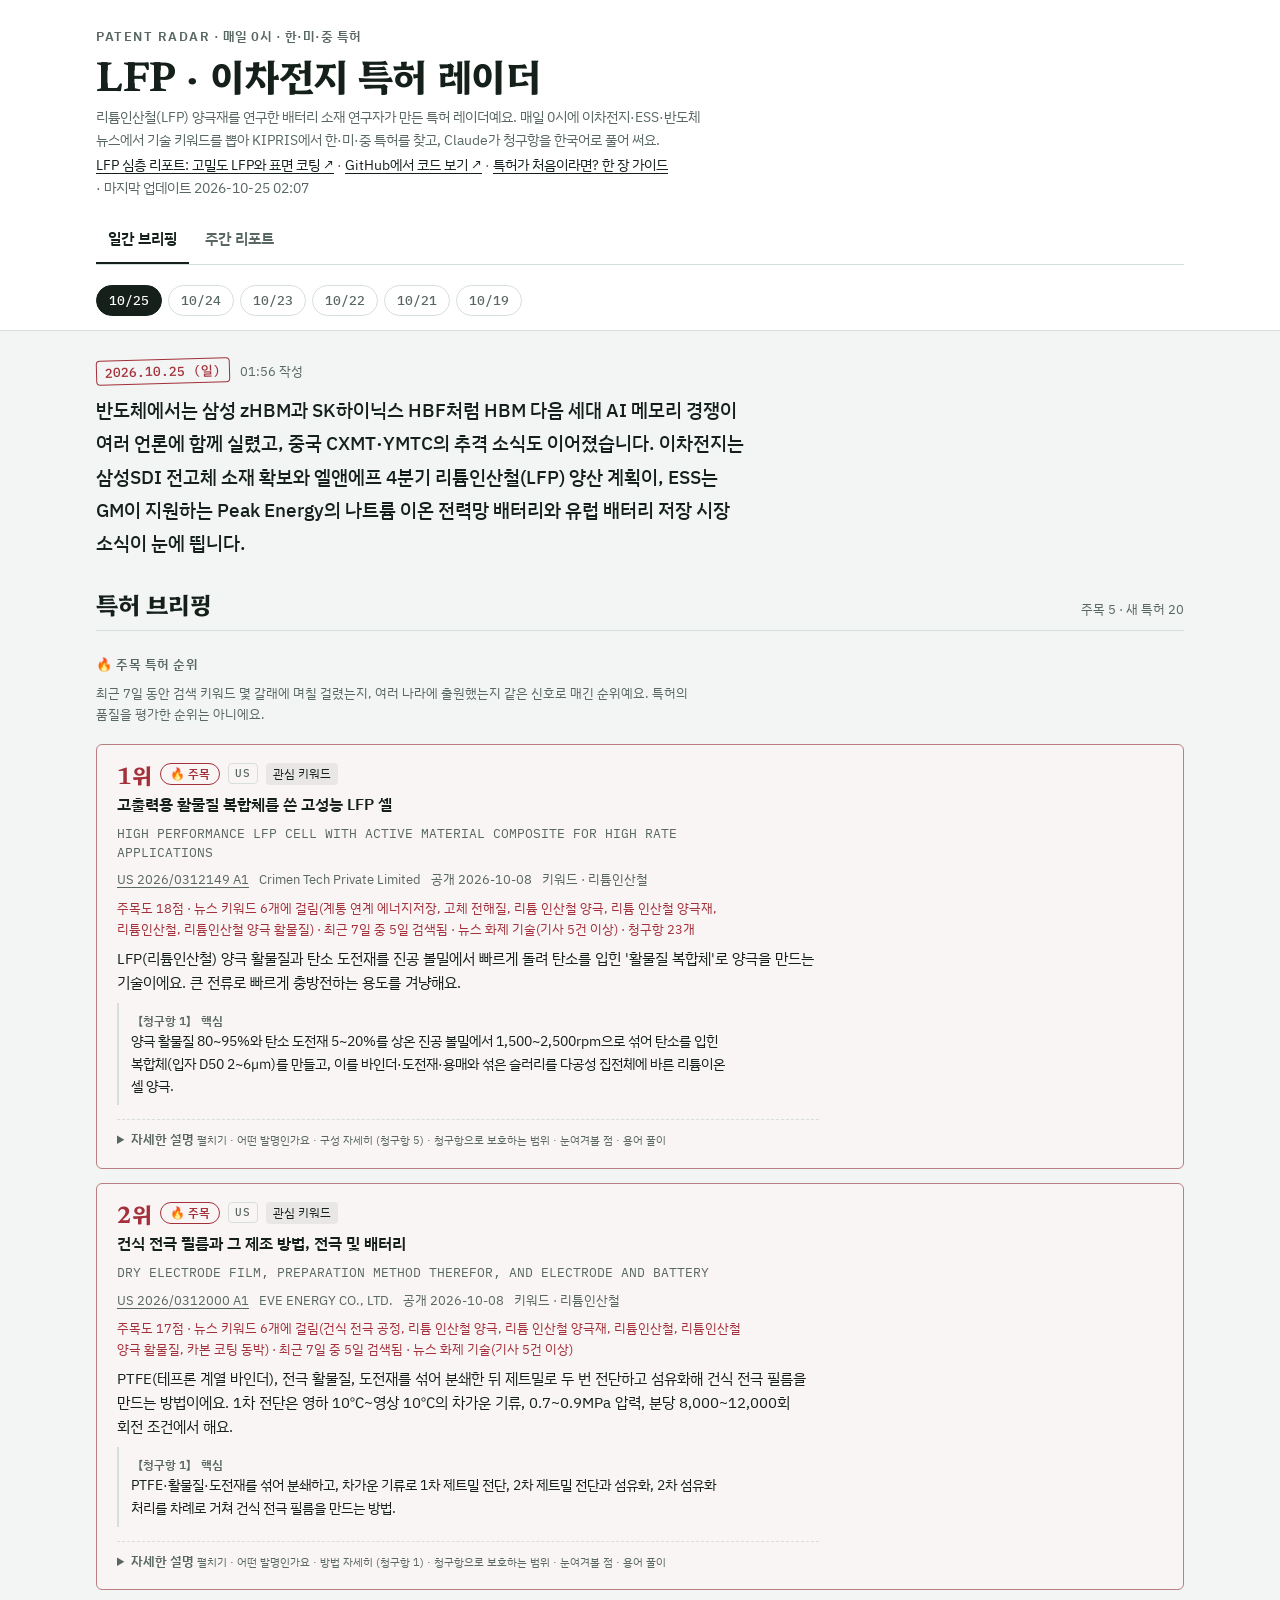
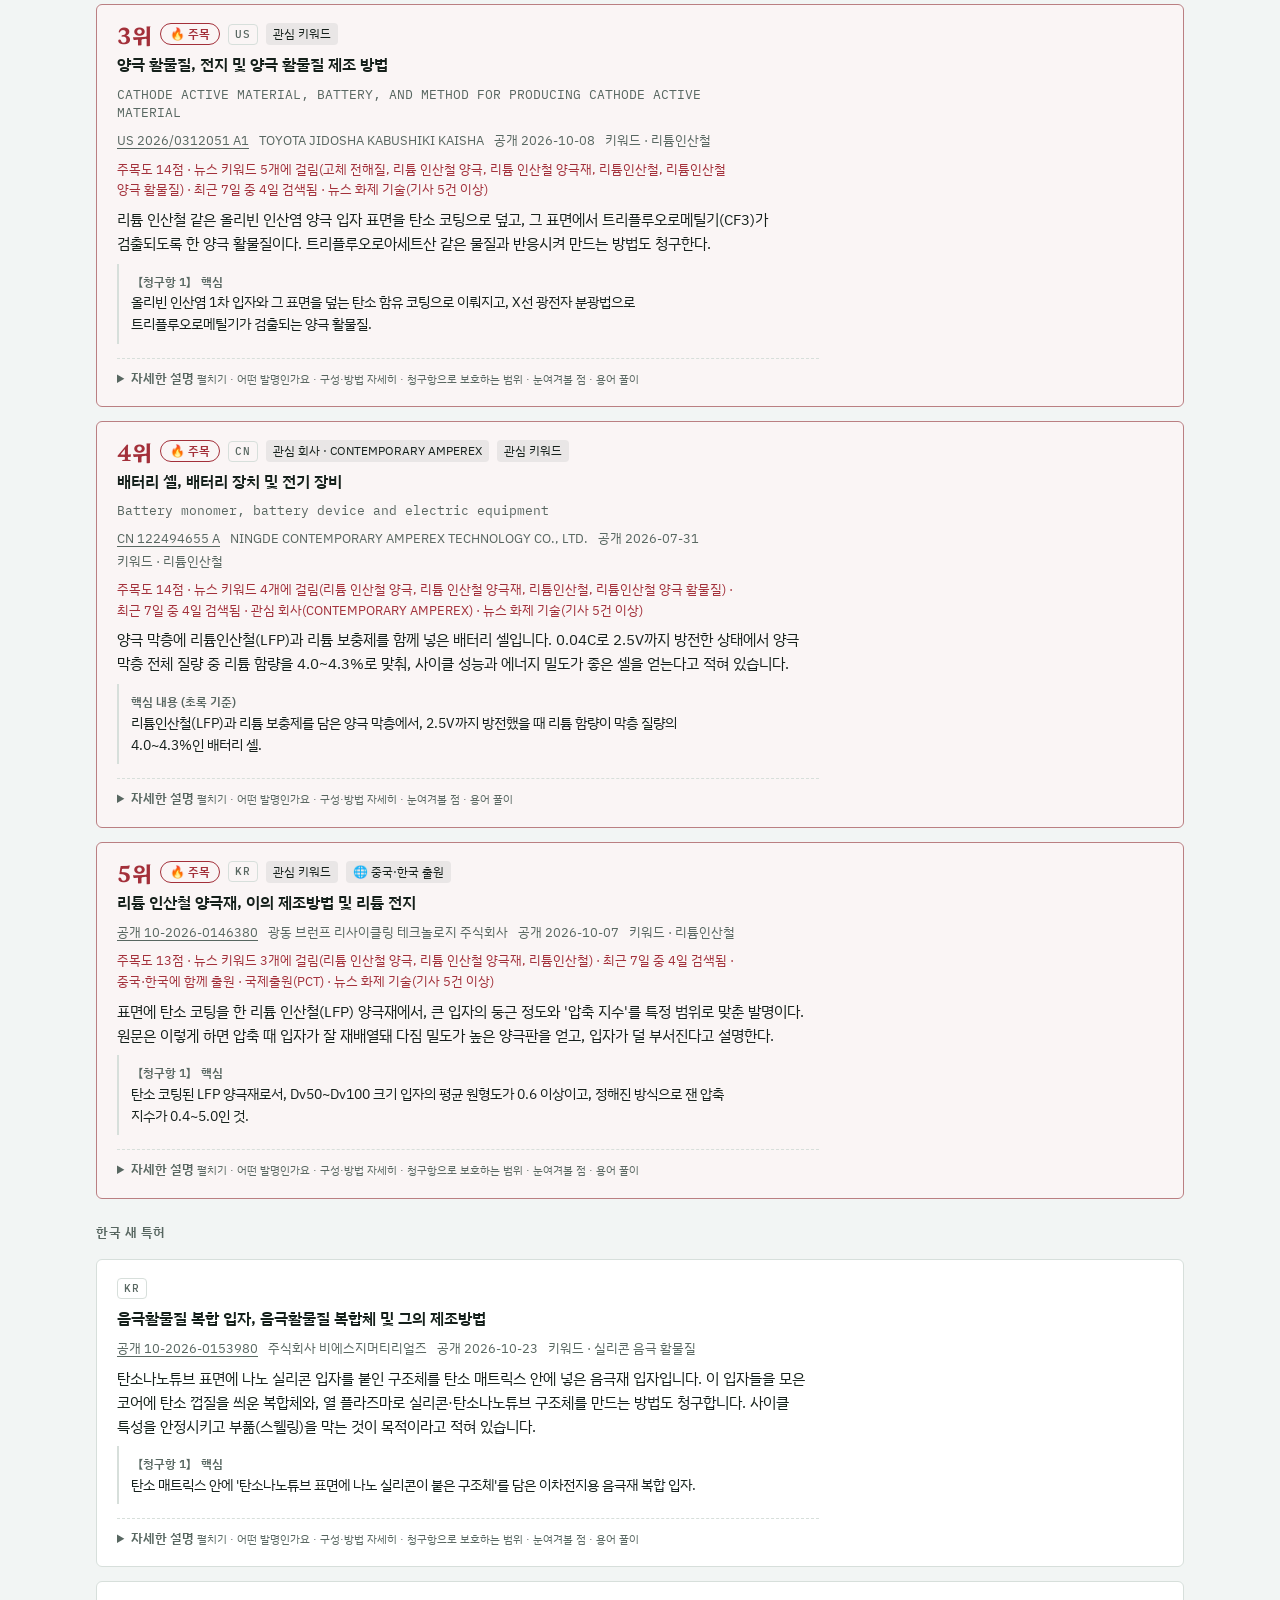
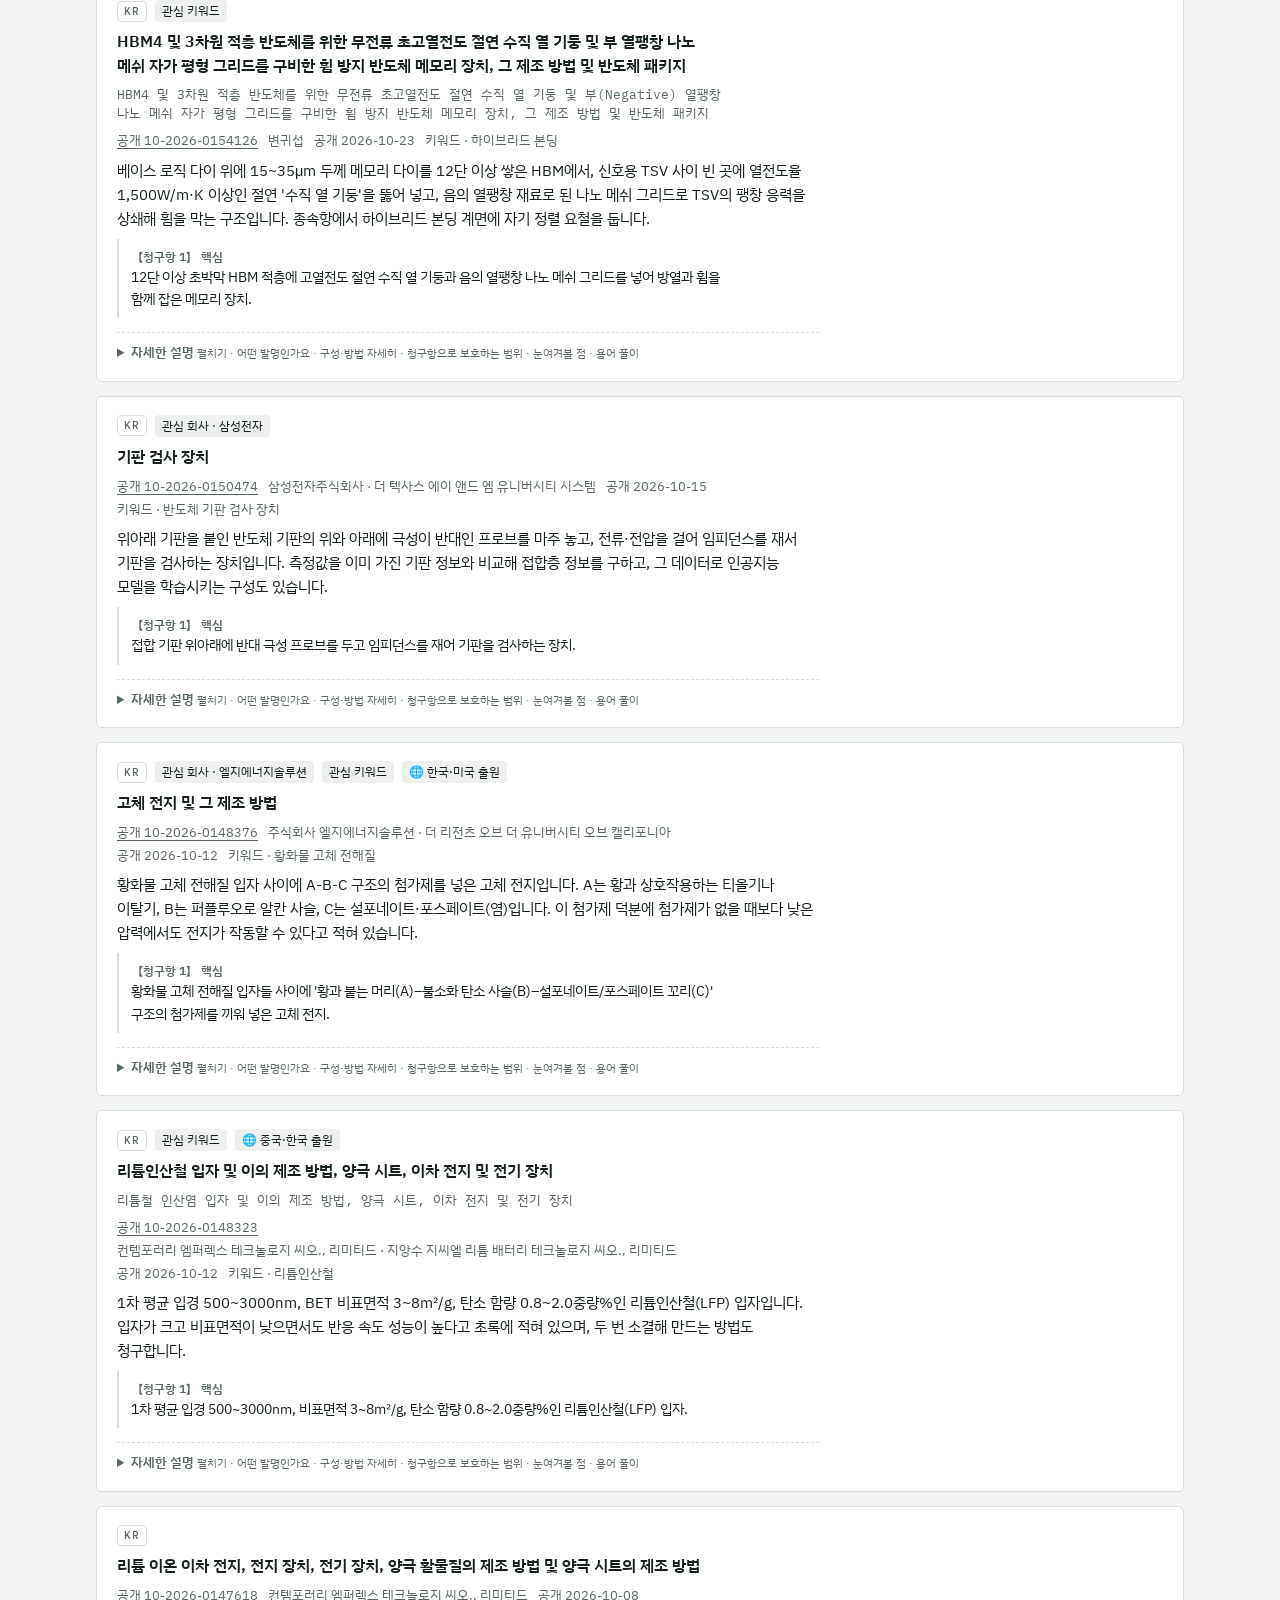
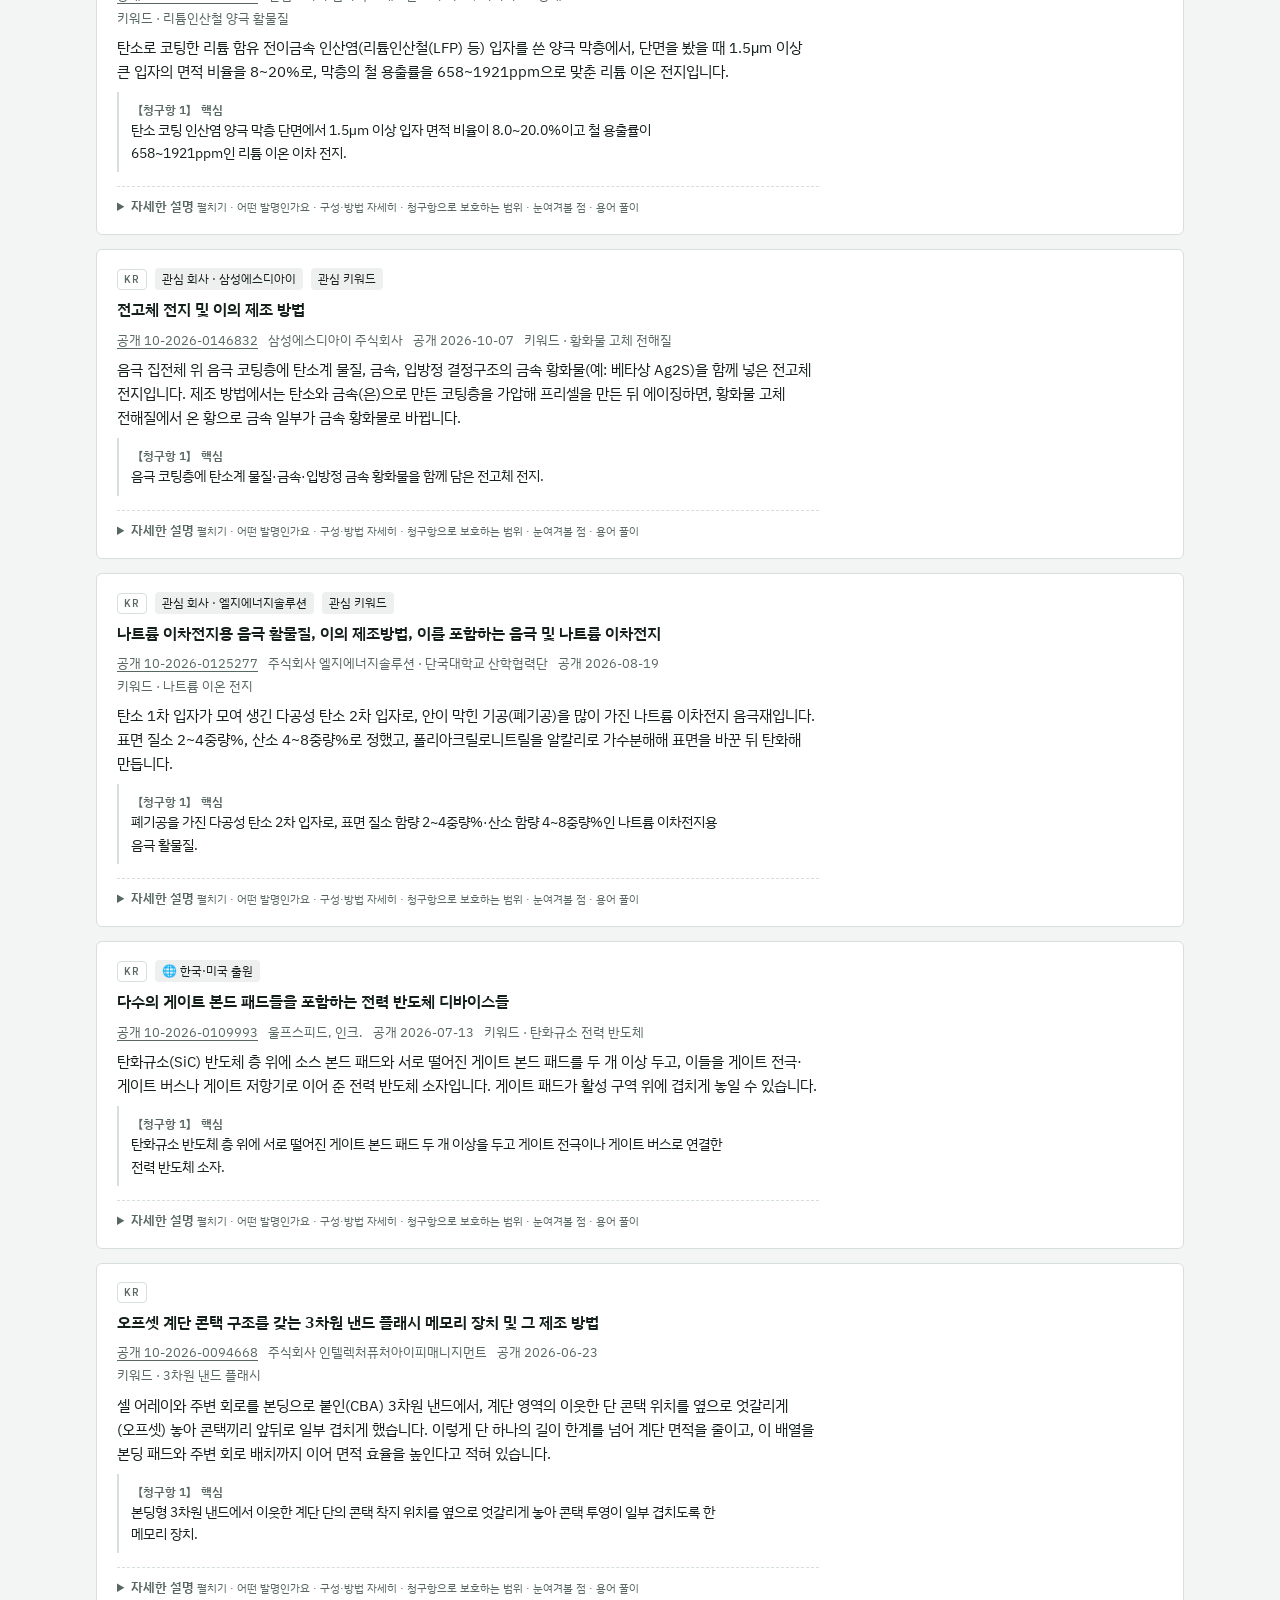
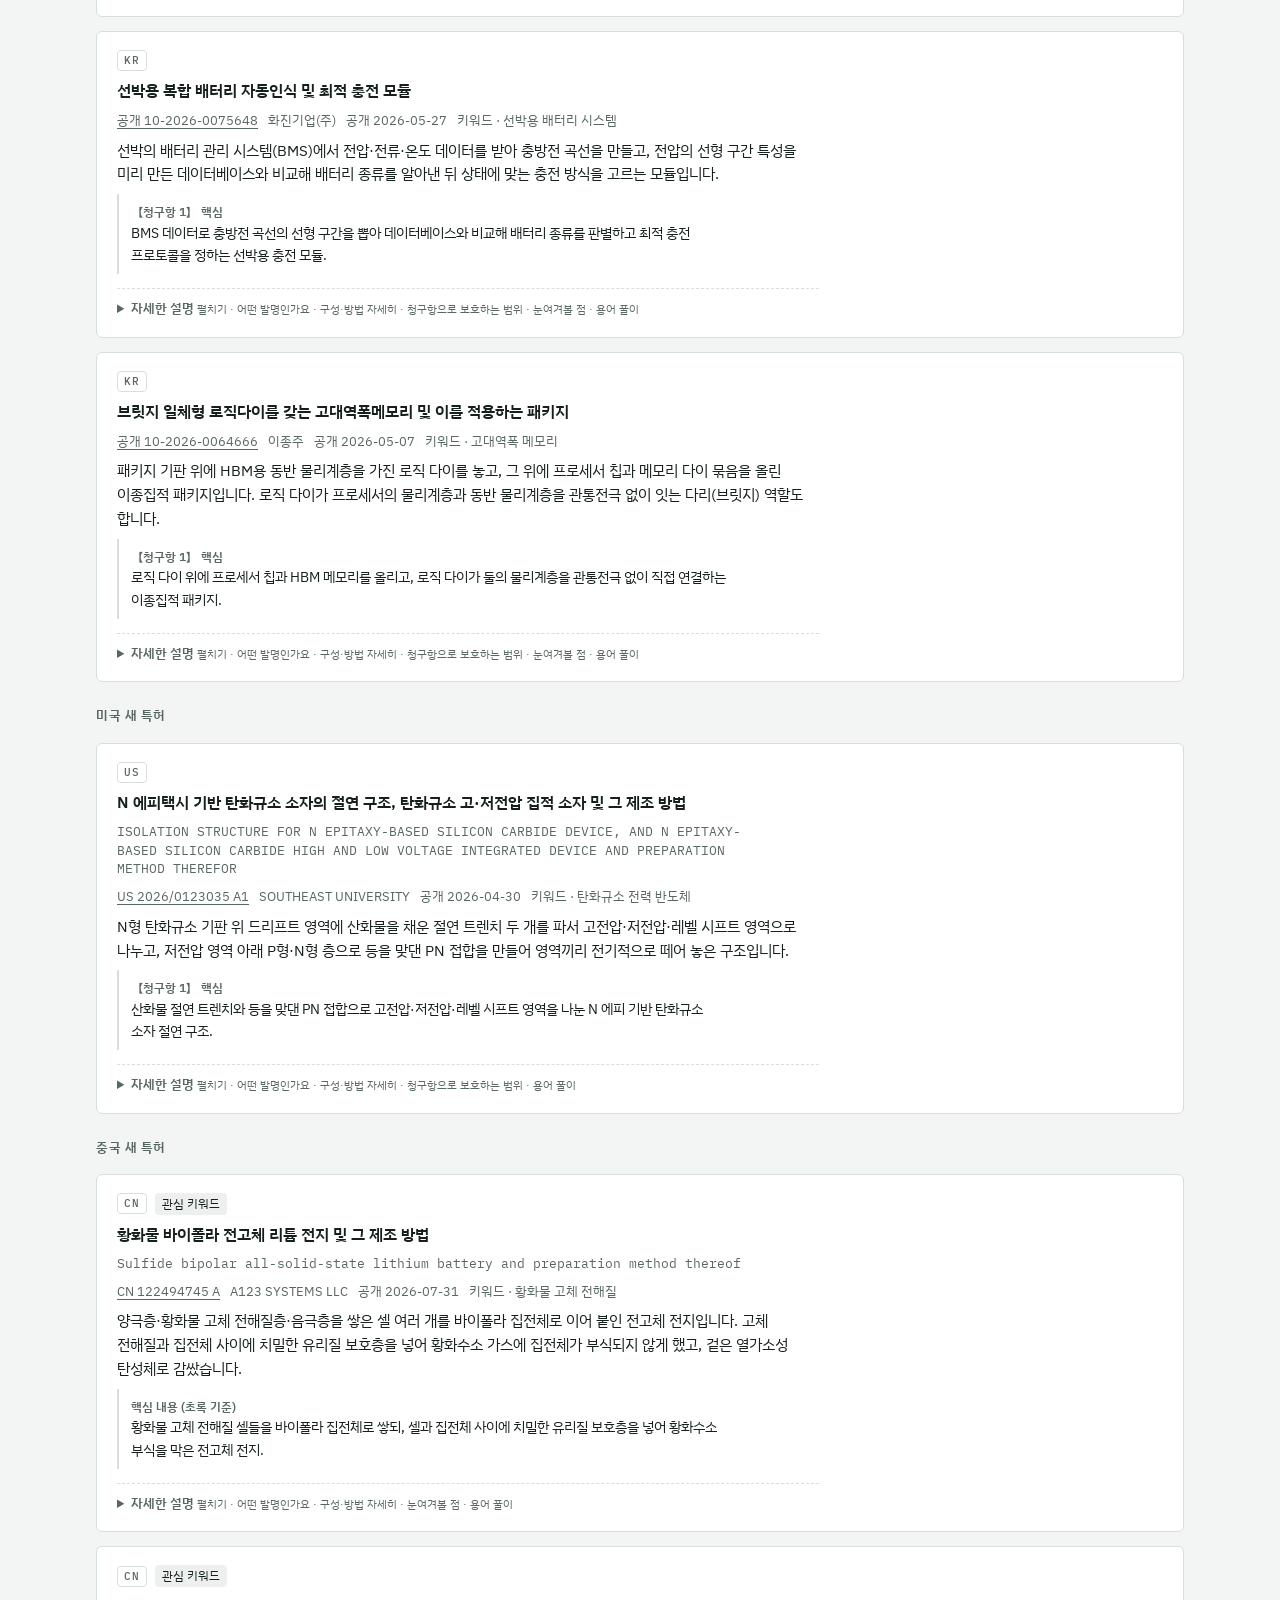
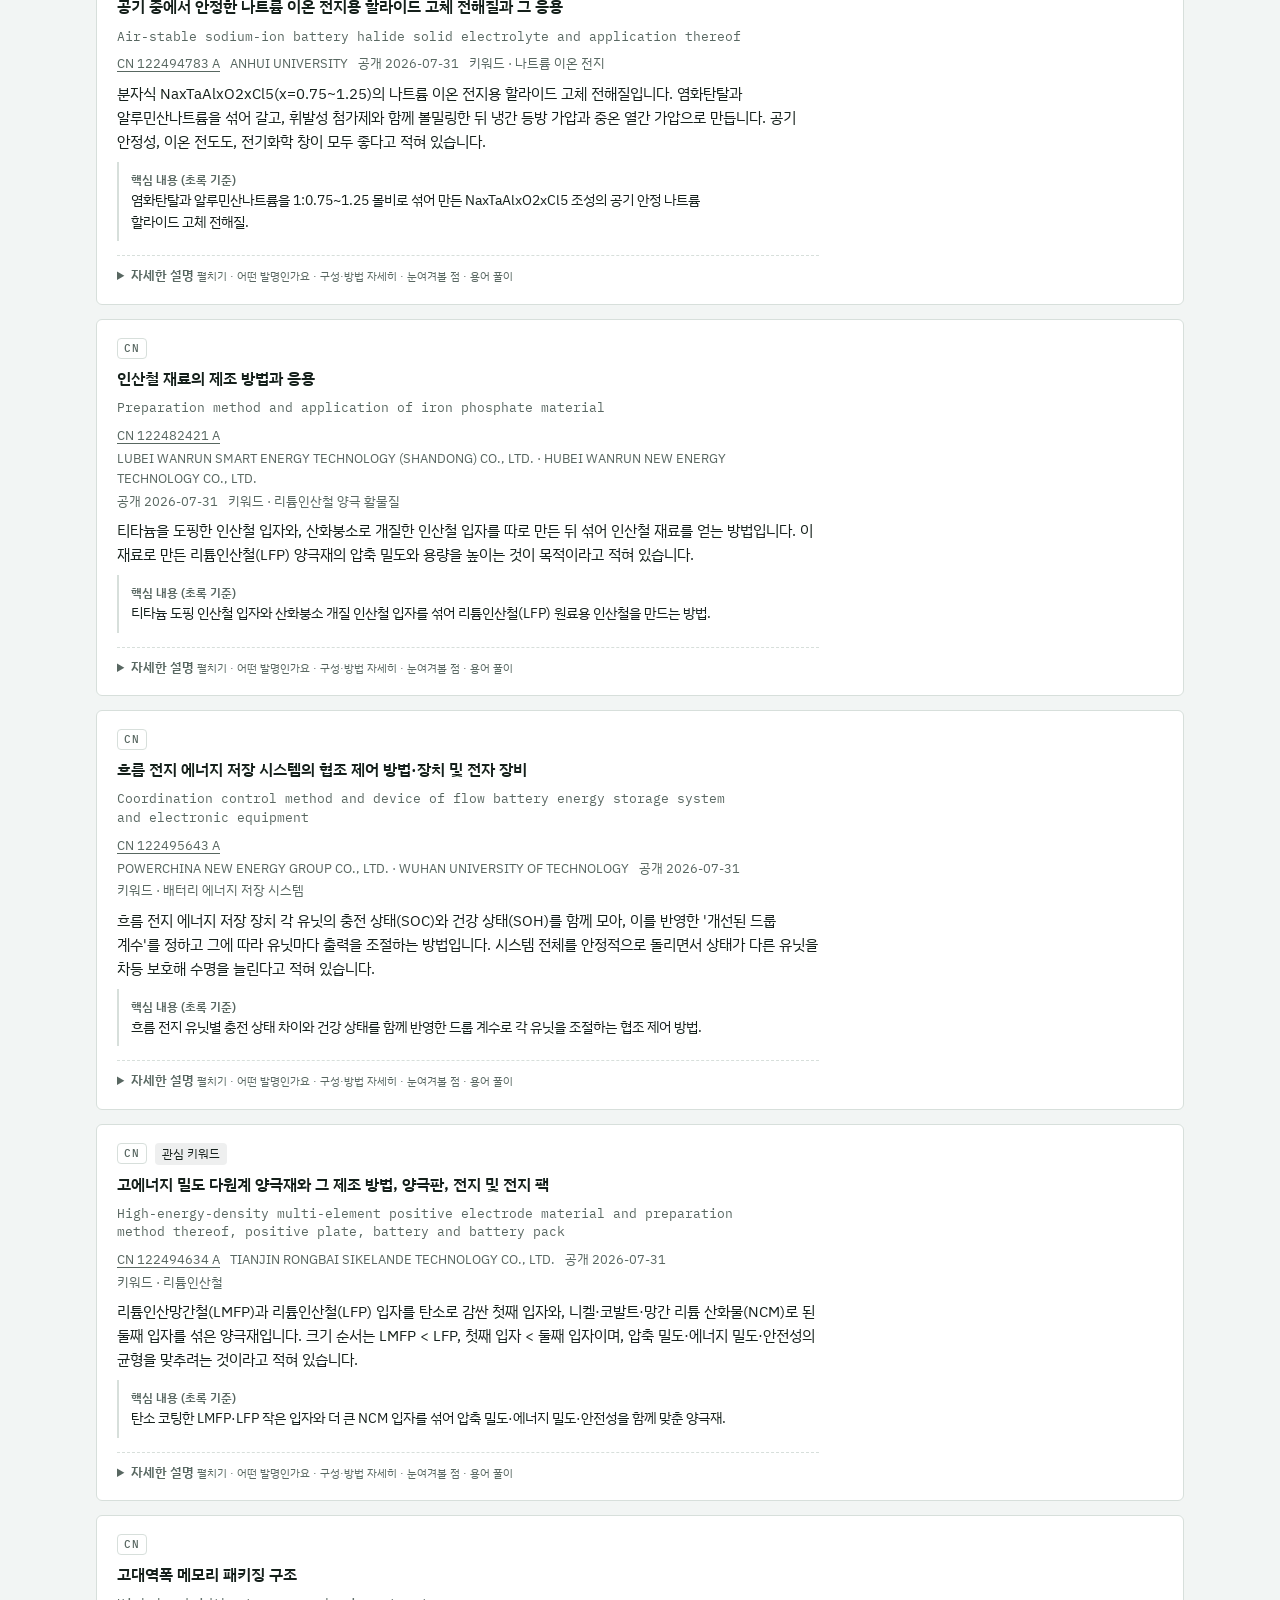
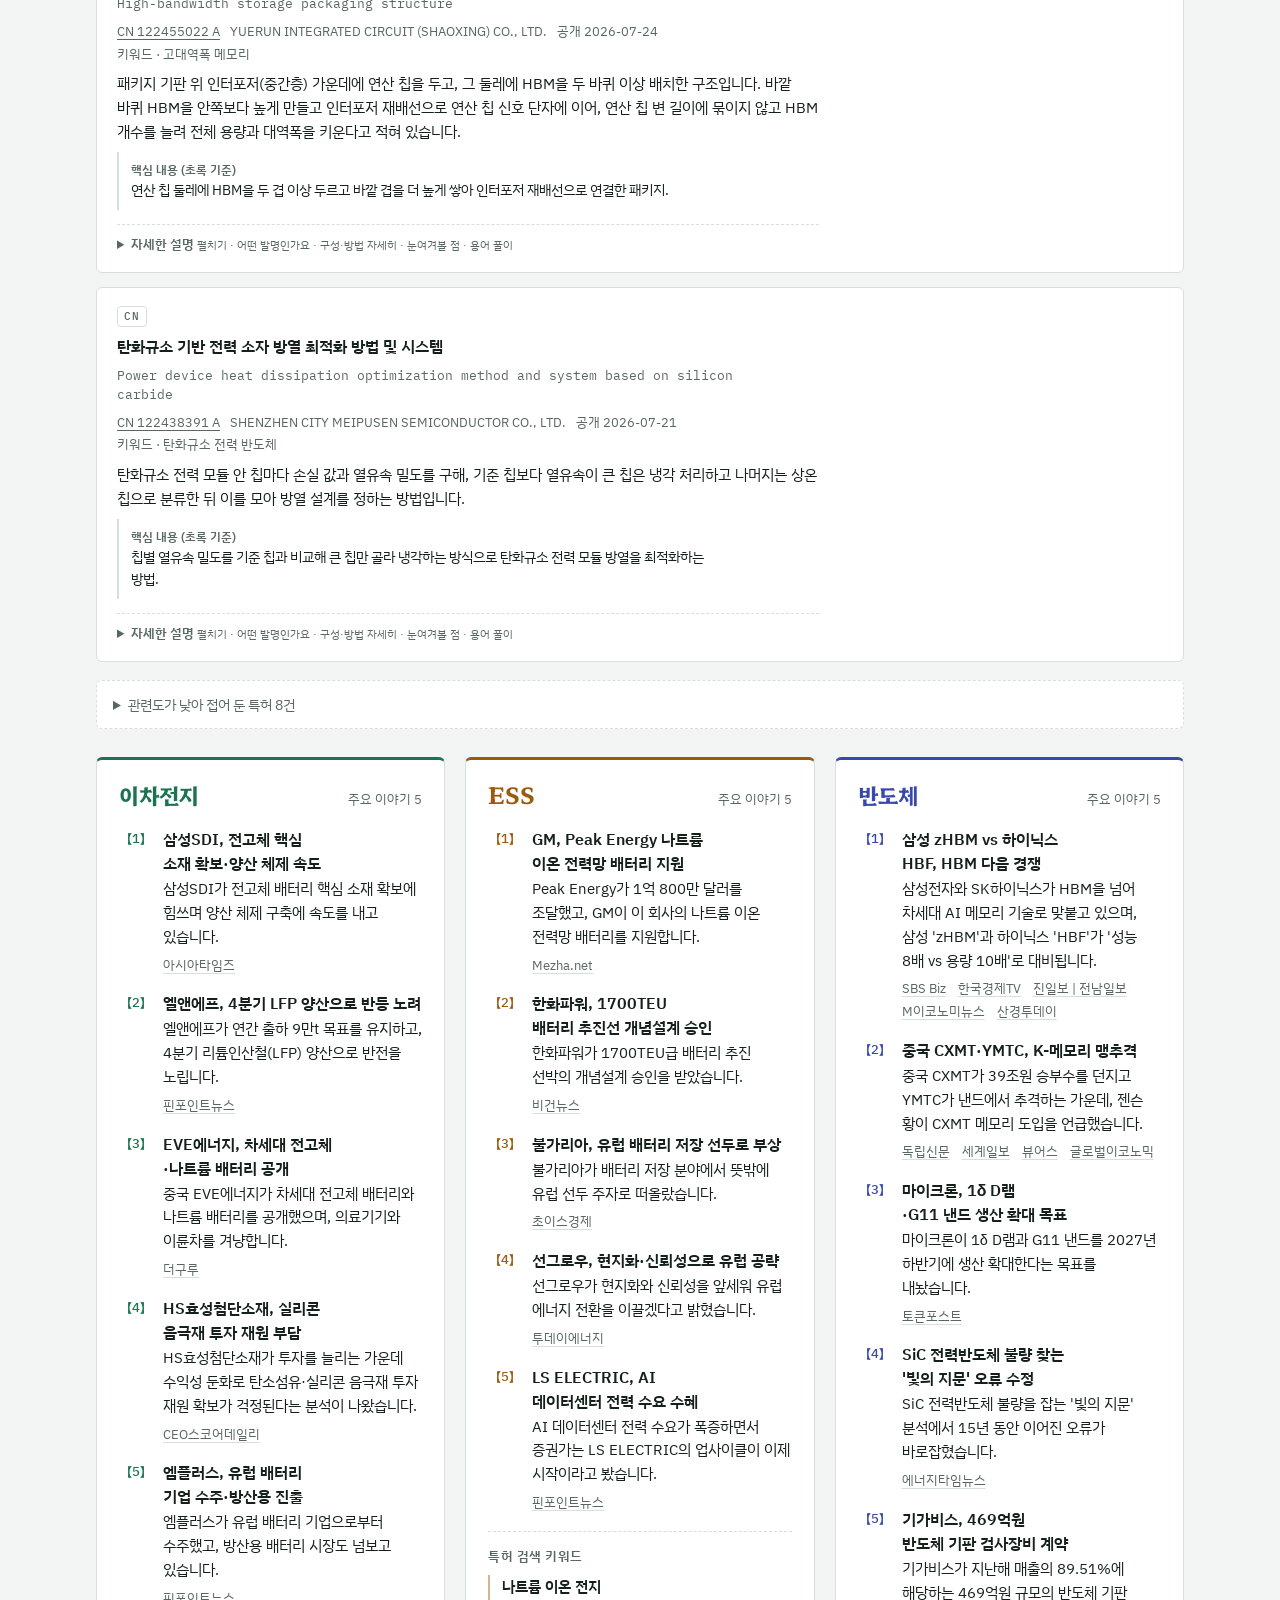
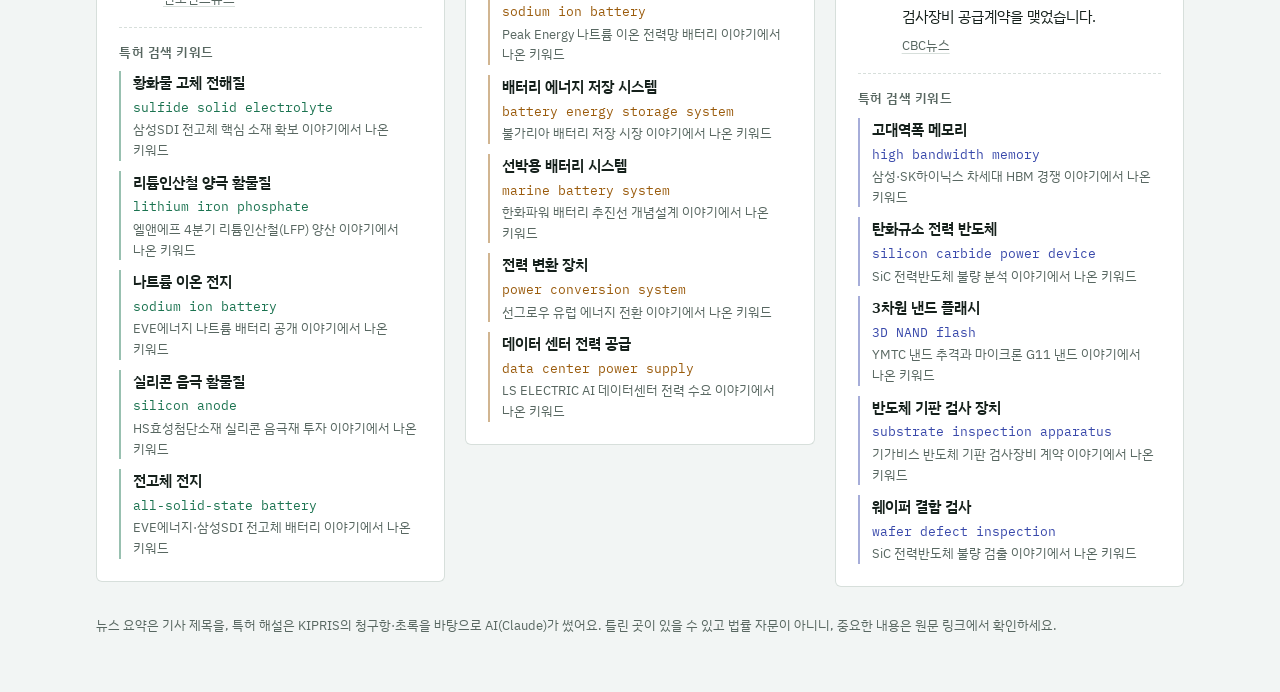
==== commit 33a73127: "공개 사이트·README를 LFP 연구자 포트폴리오로 다듬기 - 제목을 'LFP · 이차전지 특허 레이더'로, 만든 사람 한 줄과 LFP 심층 리포트 링크를 첫 화면에 - 특허의 " ====
--- a/docs/index.html
+++ b/docs/index.html
@@ -3,10 +3,18 @@
 <head>
 <meta charset="utf-8">
 <meta name="viewport" content="width=device-width, initial-scale=1, viewport-fit=cover">
+<title>LFP · 이차전지 특허 레이더 | Patent Radar</title>
+<meta name="description" content="리튬인산철(LFP) 양극재를 연구한 배터리 소재 연구자가 만든 특허 레이더. 매일 이차전지·ESS·반도체 뉴스에서 기술 키워드를 뽑아 한·미·중 특허를 찾고 청구항을 한국어로 해설합니다.">
+<meta property="og:type" content="website">
+<meta property="og:title" content="LFP · 이차전지 특허 레이더 | Patent Radar">
+<meta property="og:description" content="리튬인산철(LFP) 양극재를 연구한 배터리 소재 연구자가 만든 특허 레이더. 매일 이차전지·ESS·반도체 뉴스에서 기술 키워드를 뽑아 한·미·중 특허를 찾고 청구항을 한국어로 해설합니다.">
+<meta property="og:url" content="https://chojiwon00.github.io/patent-radar/">
+<meta property="og:image" content="https://chojiwon00.github.io/patent-radar/og.png">
+<meta name="twitter:card" content="summary_large_image">
+<link rel="icon" href="data:image/svg+xml,%3Csvg xmlns='http://www.w3.org/2000/svg' viewBox='0 0 32 32'%3E%3Crect width='32' height='32' rx='6' fill='%2315201b'/%3E%3Ctext x='16' y='22' font-size='16' text-anchor='middle' fill='%23f2f5f4' font-family='monospace'%3EPR%3C/text%3E%3C/svg%3E">
 <style>body{margin:0}[hidden]{display:none!important}img{max-width:100%}</style>
 </head>
 <body>
-<title>Patent Radar 브리핑</title>
 <meta name="claude:viewport-fit-sides" content="cover">
 <link rel="preconnect" href="https://fonts.googleapis.com">
 <link rel="preconnect" href="https://fonts.gstatic.com" crossorigin>
@@ -29,7 +37,8 @@
     --warn-ink: #7a4a06;
     --display: "Hahmlet", "Noto Serif KR", "Batang", serif;
     --body: "IBM Plex Sans KR", "Malgun Gothic", "Apple SD Gothic Neo", sans-serif;
-    --mono: "IBM Plex Mono", ui-monospace, "Consolas", monospace;
+    /* 고정폭 글꼴에는 한글이 없어서, 한글은 본문 글꼴로 보이게 한다 */
+    --mono: "IBM Plex Mono", "IBM Plex Sans KR", ui-monospace, "Consolas", monospace;
   }
   @media (prefers-color-scheme: dark) {
     :root:not([data-theme="light"]) {
@@ -49,6 +58,7 @@
     background: var(--bg); color: var(--ink);
     font: 15px/1.65 var(--body);
     -webkit-font-smoothing: antialiased;
+    word-break: keep-all; overflow-wrap: break-word;  /* 한글은 띄어쓰기에서만 줄바꿈 */
   }
   .wrap {
     max-width: 1120px; margin: 0 auto;
@@ -61,10 +71,12 @@
 
   .masthead { background: var(--surface); border-bottom: 1px solid var(--line); }
   .masthead .wrap { padding-block: 28px 0; display: grid; gap: 6px; }
-  .eyebrow { margin: 0; font: 500 12px/1.4 var(--mono); letter-spacing: .12em; text-transform: uppercase; color: var(--muted); }
+  .eyebrow { margin: 0; font: 600 12.5px/1.4 var(--body); letter-spacing: .04em; color: var(--muted); }
+  .eyebrow .en { font-family: var(--mono); letter-spacing: .12em; text-transform: uppercase; }
   h1 { margin: 0; font: 700 clamp(26px, 4.6vw, 38px)/1.2 var(--display); letter-spacing: -.01em; text-wrap: balance; }
-  .about { margin: 2px 0 0; font-size: 14px; color: var(--muted); max-width: 72ch; }
+  .about { margin: 2px 0 0; font-size: 14px; color: var(--muted); max-width: 76ch; }
   .about a { color: var(--ink); text-underline-offset: 3px; }
+  #updated { white-space: nowrap; }
 
   .modes { display: flex; gap: 4px; margin-top: 14px; border-bottom: 1px solid var(--line); }
   .modes button {
@@ -106,7 +118,7 @@
   [data-topic="반도체"] { --tone: var(--chip); }
   .topic > header { display: flex; align-items: baseline; justify-content: space-between; gap: 12px; }
   .topic h2 { margin: 0; font: 700 22px/1.3 var(--display); color: var(--tone); }
-  .count { font: 400 12px/1 var(--mono); color: var(--muted); }
+  .count { font: 400 12.5px/1.2 var(--body); color: var(--muted); }
 
   .stories { list-style: none; margin: 0; padding: 0; display: grid; gap: 16px; }
   .stories li { display: grid; grid-template-columns: auto 1fr; gap: 4px 10px; }
@@ -119,7 +131,7 @@
   .sources a:hover { color: var(--tone); text-decoration-color: currentColor; }
 
   .keywords { border-top: 1px dashed var(--line); padding-top: 16px; display: grid; gap: 10px; }
-  .keywords h4 { margin: 0; font: 500 12px/1.4 var(--mono); letter-spacing: .1em; text-transform: uppercase; color: var(--muted); }
+  .keywords h4 { margin: 0; font: 600 12.5px/1.4 var(--body); letter-spacing: .04em; color: var(--muted); }
   .kw-list { list-style: none; margin: 0; padding: 0; display: grid; gap: 10px; }
   .kw { display: grid; gap: 2px; padding-left: 12px; border-left: 2px solid color-mix(in srgb, var(--tone) 45%, transparent); }
   .kw b { font-weight: 600; font-size: 15px; }
@@ -129,7 +141,8 @@
   .patents { display: grid; gap: 18px; min-width: 0; }
   .patents > header, .block > header { display: flex; align-items: baseline; justify-content: space-between; gap: 12px; flex-wrap: wrap; border-bottom: 1px solid var(--line); padding-bottom: 10px; }
   .patents h2, .block h2 { margin: 0; font: 700 24px/1.3 var(--display); }
-  .patents h3, .block h3 { margin: 6px 0 0; font: 500 12px/1.4 var(--mono); letter-spacing: .1em; text-transform: uppercase; color: var(--muted); }
+  .patents h3, .block h3 { margin: 6px 0 0; font: 600 13px/1.4 var(--body); letter-spacing: .04em; color: var(--muted); }
+  .patents .note { margin: -8px 0 0; font-size: 13px; color: var(--muted); max-width: 78ch; }
   .pat-list { list-style: none; margin: 0; padding: 0; display: grid; gap: 14px; }
   .pat {
     background: var(--surface); border: 1px solid var(--line); border-radius: 6px;
@@ -155,9 +168,14 @@
   .reasons { margin: 0; font-size: 12.5px; color: var(--stamp); }
   .pat p.summary { margin: 0; font-size: 14.5px; }
   .claim { margin: 0; padding: 8px 12px; border-left: 2px solid var(--line); font-size: 13.5px; color: var(--ink); }
-  .claim span { display: block; font: 500 11.5px/1.6 var(--mono); color: var(--muted); }
-  .detail { border-top: 1px dashed var(--line); margin-top: 6px; padding-top: 12px; display: grid; gap: 6px; }
-  .detail-label { margin: 0; font: 500 12px/1.4 var(--mono); letter-spacing: .1em; text-transform: uppercase; color: var(--muted); }
+  .claim span { display: block; font: 600 12px/1.6 var(--body); color: var(--muted); }
+  .detail { border-top: 1px dashed var(--line); margin-top: 6px; padding-top: 10px; }
+  .detail > summary { cursor: pointer; font: 600 13px/1.5 var(--body); color: var(--muted); }
+  .detail > summary:hover { color: var(--ink); }
+  .detail > summary small { font-weight: 400; }
+  .detail[open] > summary small { display: none; }
+  .detail-body { display: grid; gap: 6px; padding-top: 6px; }
+  .detail-body > *, .detail li { min-width: 0; overflow-wrap: anywhere; }  /* 띄어쓰기 없는 긴 낱말이 폰 화면을 넘지 않게 */
   .detail h5 { margin: 8px 0 0; font: 600 14.5px/1.5 var(--body); }
   .detail p { margin: 0; font-size: 14.5px; }
   .detail ul { margin: 0; padding-left: 1.2em; display: grid; gap: 3px; font-size: 14.5px; }
@@ -186,7 +204,7 @@
   .trend { background: var(--surface); border: 1px solid var(--line); border-left: 3px solid var(--tone); border-radius: 6px; padding: 14px 16px; display: grid; gap: 6px; }
   .trend h3 { margin: 0; font: 600 16px/1.45 var(--body); }
   .trend p { margin: 0; font-size: 14.5px; }
-  .trend .topic-name { font: 500 11.5px/1 var(--mono); color: var(--tone); }
+  .trend .topic-name { font: 600 12px/1 var(--body); color: var(--tone); }
   .watch { margin: 0; padding-left: 1.2em; display: grid; gap: 4px; }
   .two { display: grid; grid-template-columns: repeat(auto-fit, minmax(min(100%, 420px), 1fr)); gap: 24px; align-items: start; }
   .barlist { list-style: none; margin: 0; padding: 0; display: grid; gap: 8px; }
@@ -223,9 +241,17 @@
 
 <header class="masthead">
   <div class="wrap">
-    <p class="eyebrow">Patent Radar · 매일 0시</p>
-    <h1>이차전지 · ESS · 반도체 브리핑</h1>
-    <p id="about" class="about" hidden></p>
+    <p class="eyebrow"><span class="en">Patent Radar</span> · 매일 0시 · 한·미·중 특허</p>
+    <h1>LFP · 이차전지 특허 레이더</h1>
+    <div id="about">
+      <p class="about">리튬인산철(LFP) 양극재를 연구한 배터리 소재 연구자가 만든 특허 레이더예요. 매일 0시에 이차전지·ESS·반도체 뉴스에서
+        기술 키워드를 뽑아 KIPRIS에서 한·미·중 특허를 찾고, Claude가 청구항을 한국어로 풀어 써요.</p>
+      <p class="about">
+        <a href="https://github.com/ChoJiwon00/patent-radar/blob/main/reports/deep/high-density-lfp-2026-10.md" target="_blank" rel="noopener noreferrer">LFP 심층 리포트: 고밀도 LFP와 표면 코팅 ↗</a>
+        · <a href="https://github.com/ChoJiwon00/patent-radar" target="_blank" rel="noopener noreferrer">GitHub에서 코드 보기 ↗</a>
+        · <a href="guide.html">특허가 처음이라면? 한 장 가이드</a><span id="updated"></span>
+      </p>
+    </div>
     <nav class="modes" role="tablist" aria-label="보기">
       <button id="mode-daily" type="button" role="tab" aria-selected="true">일간 브리핑</button>
       <button id="mode-weekly" type="button" role="tab" aria-selected="false">주간 리포트</button>
@@ -244,7 +270,6 @@
 <script>
   const WEEKDAYS = ["일", "월", "화", "수", "목", "금", "토"];
   const COUNTRY_NAMES = { KR: "한국", US: "미국", CN: "중국", JP: "일본", EP: "유럽", DE: "독일", TW: "대만", GB: "영국", FR: "프랑스" };
-  const REPO = "https://github.com/ChoJiwon00/patent-radar";
   const state = {
     source: null, // "db"(claude.ai) | "files"(GitHub Pages)
     db: null,
@@ -432,9 +457,12 @@
         el("span", { textContent: item.has_claims ? "【청구항 1】 핵심" : "핵심 내용 (초록 기준)" }), item.key_claim_ko));
     }
     if (item.detail && item.detail.length) {
-      const box = el("div", { className: "detail" }, el("p", { className: "detail-label", textContent: "자세한 설명" }));
-      for (const section of item.detail) box.append(el("h5", { textContent: section.heading }), ...renderBody(section.body));
-      card.append(box);
+      // 자세한 설명은 접어 두고, 펼치기 전에는 어떤 꼭지가 있는지만 보여 준다.
+      const body = el("div", { className: "detail-body" });
+      for (const section of item.detail) body.append(el("h5", { textContent: section.heading }), ...renderBody(section.body));
+      card.append(el("details", { className: "detail" },
+        el("summary", {}, "자세한 설명 ", el("small", { textContent: `펼치기 · ${item.detail.map((s) => s.heading).join(" · ")}` })),
+        body));
     }
     return card;
   }
@@ -468,7 +496,9 @@
       el("header", {}, el("h2", { textContent: "특허 브리핑" }),
         el("span", { className: "count", textContent: `주목 ${spotlight.length} · 새 특허 ${items.length}` })));
     if (spotlight.length) {
-      section.append(el("h3", { textContent: "🔥 주목 특허 순위" }), el("ol", { className: "pat-list" }, ...spotlight.map((i) => renderPatent(i, p.day))));
+      section.append(el("h3", { textContent: "🔥 주목 특허 순위" }),
+        el("p", { className: "note", textContent: "최근 7일 동안 검색 키워드 몇 갈래에 며칠 걸렸는지, 여러 나라에 출원했는지 같은 신호로 매긴 순위예요. 특허의 품질을 평가한 순위는 아니에요." }),
+        el("ol", { className: "pat-list" }, ...spotlight.map((i) => renderPatent(i, p.day))));
     }
     for (const cc of ["KR", "US", "CN"]) {
       const group = items.filter((i) => i.country === cc);
@@ -518,7 +548,7 @@
       renderStarred(),
       p ? renderPatents(p) : null,
       b ? el("div", { className: "topics" }, ...(b.topics || []).map(renderTopic)) : null,
-      el("p", { className: "foot", textContent: "뉴스 요약은 기사 제목을, 특허 요약은 KIPRIS의 청구항·초록을 바탕으로 AI가 작성했어요. 자세한 내용은 원문 링크에서 확인하세요." }),
+      el("p", { className: "foot", textContent: "뉴스 요약은 기사 제목을, 특허 해설은 KIPRIS의 청구항·초록을 바탕으로 AI(Claude)가 썼어요. 틀린 곳이 있을 수 있고 법률 자문이 아니니, 중요한 내용은 원문 링크에서 확인하세요." }),
     ].filter(Boolean));
   }
 
@@ -607,7 +637,7 @@
     renderNav();
     const main = document.getElementById("main");
     if (state.status === "unavailable") {
-      main.replaceChildren(notice("브리핑을 불러올 수 없어요", "claude.ai에 로그인한 상태로 열거나, GitHub Pages 주소로 열어 주세요."));
+      main.replaceChildren(notice("브리핑을 불러오지 못했어요", "잠시 뒤 새로 고쳐 주세요. 같은 내용은 GitHub 저장소의 reports 폴더에서도 볼 수 있어요."));
       return;
     }
     if (state.status === "error") {
@@ -634,6 +664,11 @@
       render();
     });
   }
+  // 주소의 #weekly만 바꿔도 탭이 따라 바뀌게 한다.
+  window.addEventListener("hashchange", () => {
+    state.mode = location.hash === "#weekly" ? "weekly" : "daily";
+    render();
+  });
 
   async function startDb(db) {
     state.source = "db";
@@ -677,16 +712,13 @@
     state.docs = days.map((d) => d.briefing).filter(Boolean);
     state.patents = days.map((d) => d.patents).filter(Boolean);
     state.weeks = await Promise.all(index.weeks.map((w) => get(`data/weeks/${w}.json`)));
-    const about = document.getElementById("about");
-    about.append("Claude Code가 매일 0시에 뉴스를 읽고 KIPRIS에서 한·미·중 특허를 찾아 정리하는 개인 특허 레이더예요. ",
-      `마지막 업데이트 ${index.generated_at.slice(0, 16).replace("T", " ")} · `,
-      el("a", { href: REPO, target: "_blank", rel: "noopener noreferrer", textContent: "GitHub에서 코드 보기 ↗" }),
-      " · ", el("a", { href: "guide.html", textContent: "특허가 처음이라면? 한 장 가이드" }));
-    about.hidden = false;
+    document.getElementById("updated").textContent = ` · 마지막 업데이트 ${index.generated_at.slice(0, 16).replace("T", " ")}`;
     settle();
   }
 
   async function start() {
+    // 소개 문단은 공개 사이트용이라 claude.ai 비공개 페이지에서는 숨긴다.
+    if (window.claude && window.claude.use) document.getElementById("about").hidden = true;
     const db = window.claude && window.claude.use ? await window.claude.use("db") : null;
     if (db) return startDb(db);
     try {
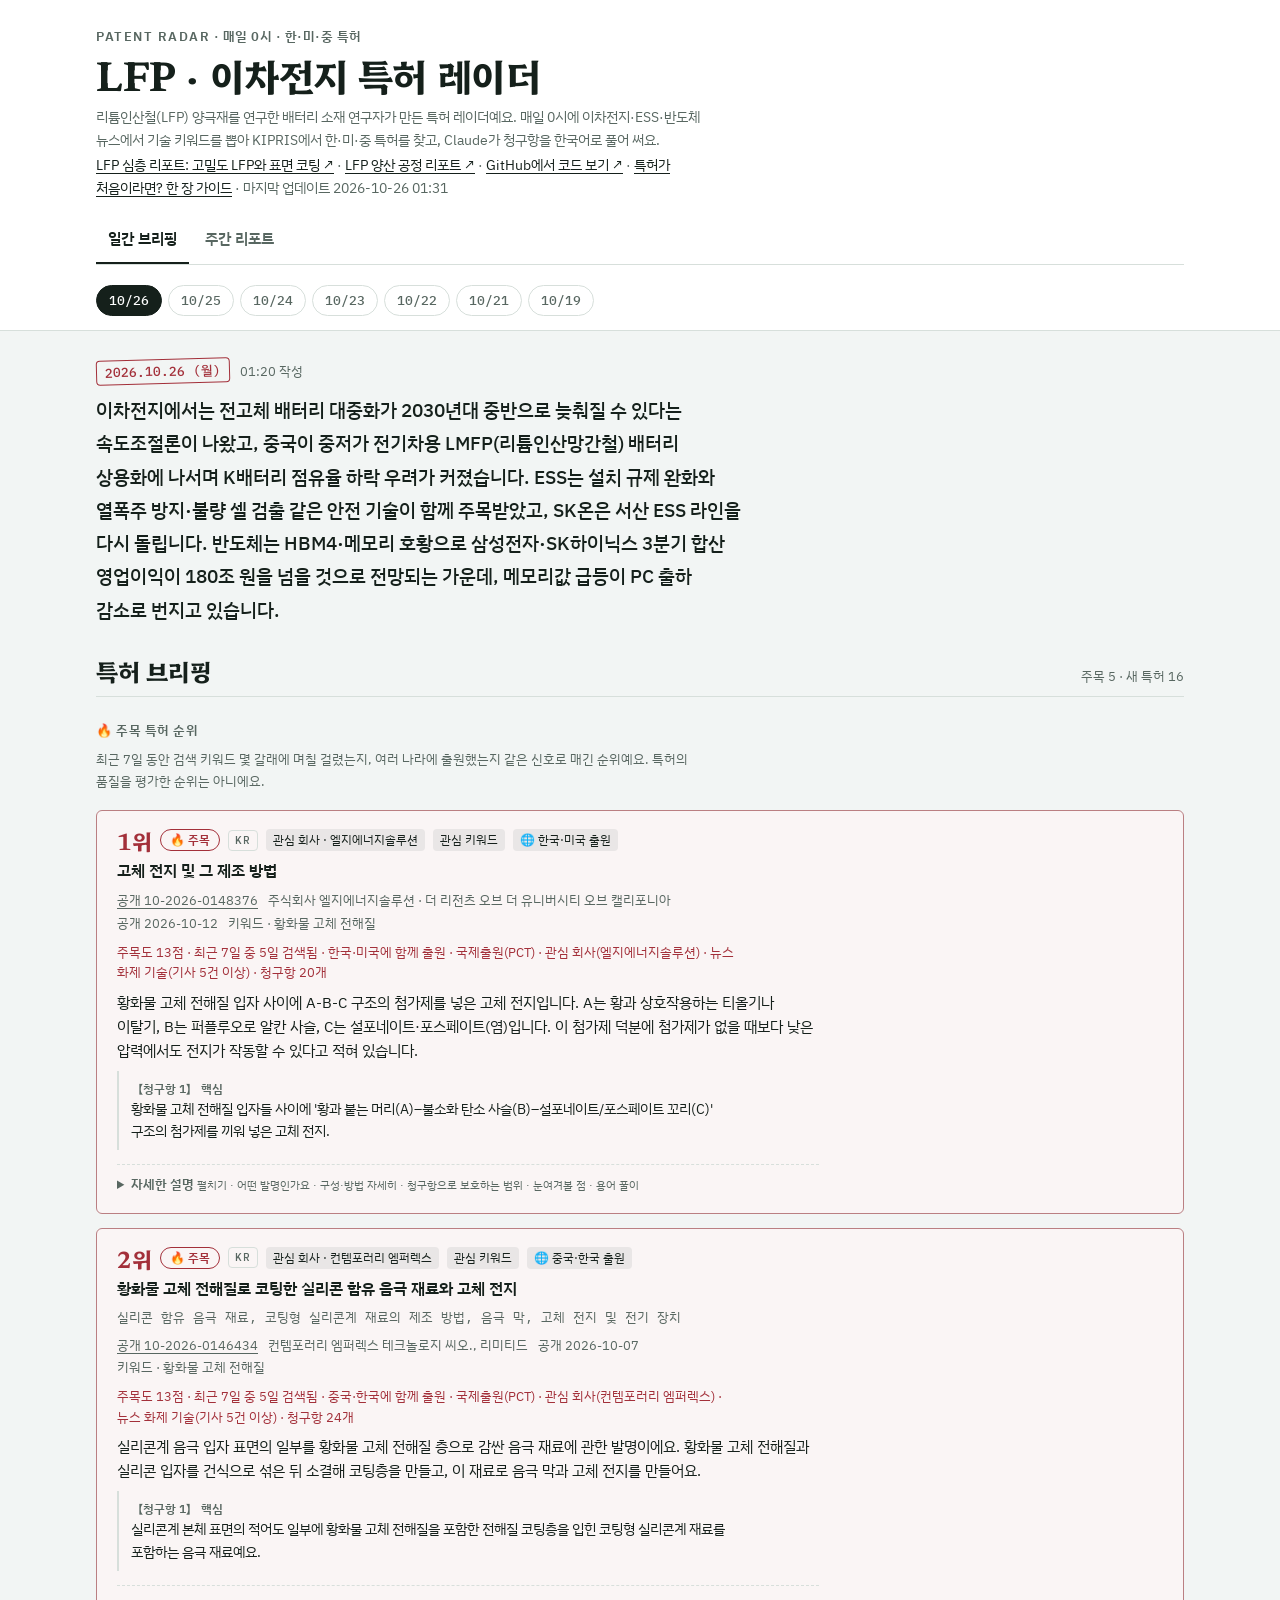
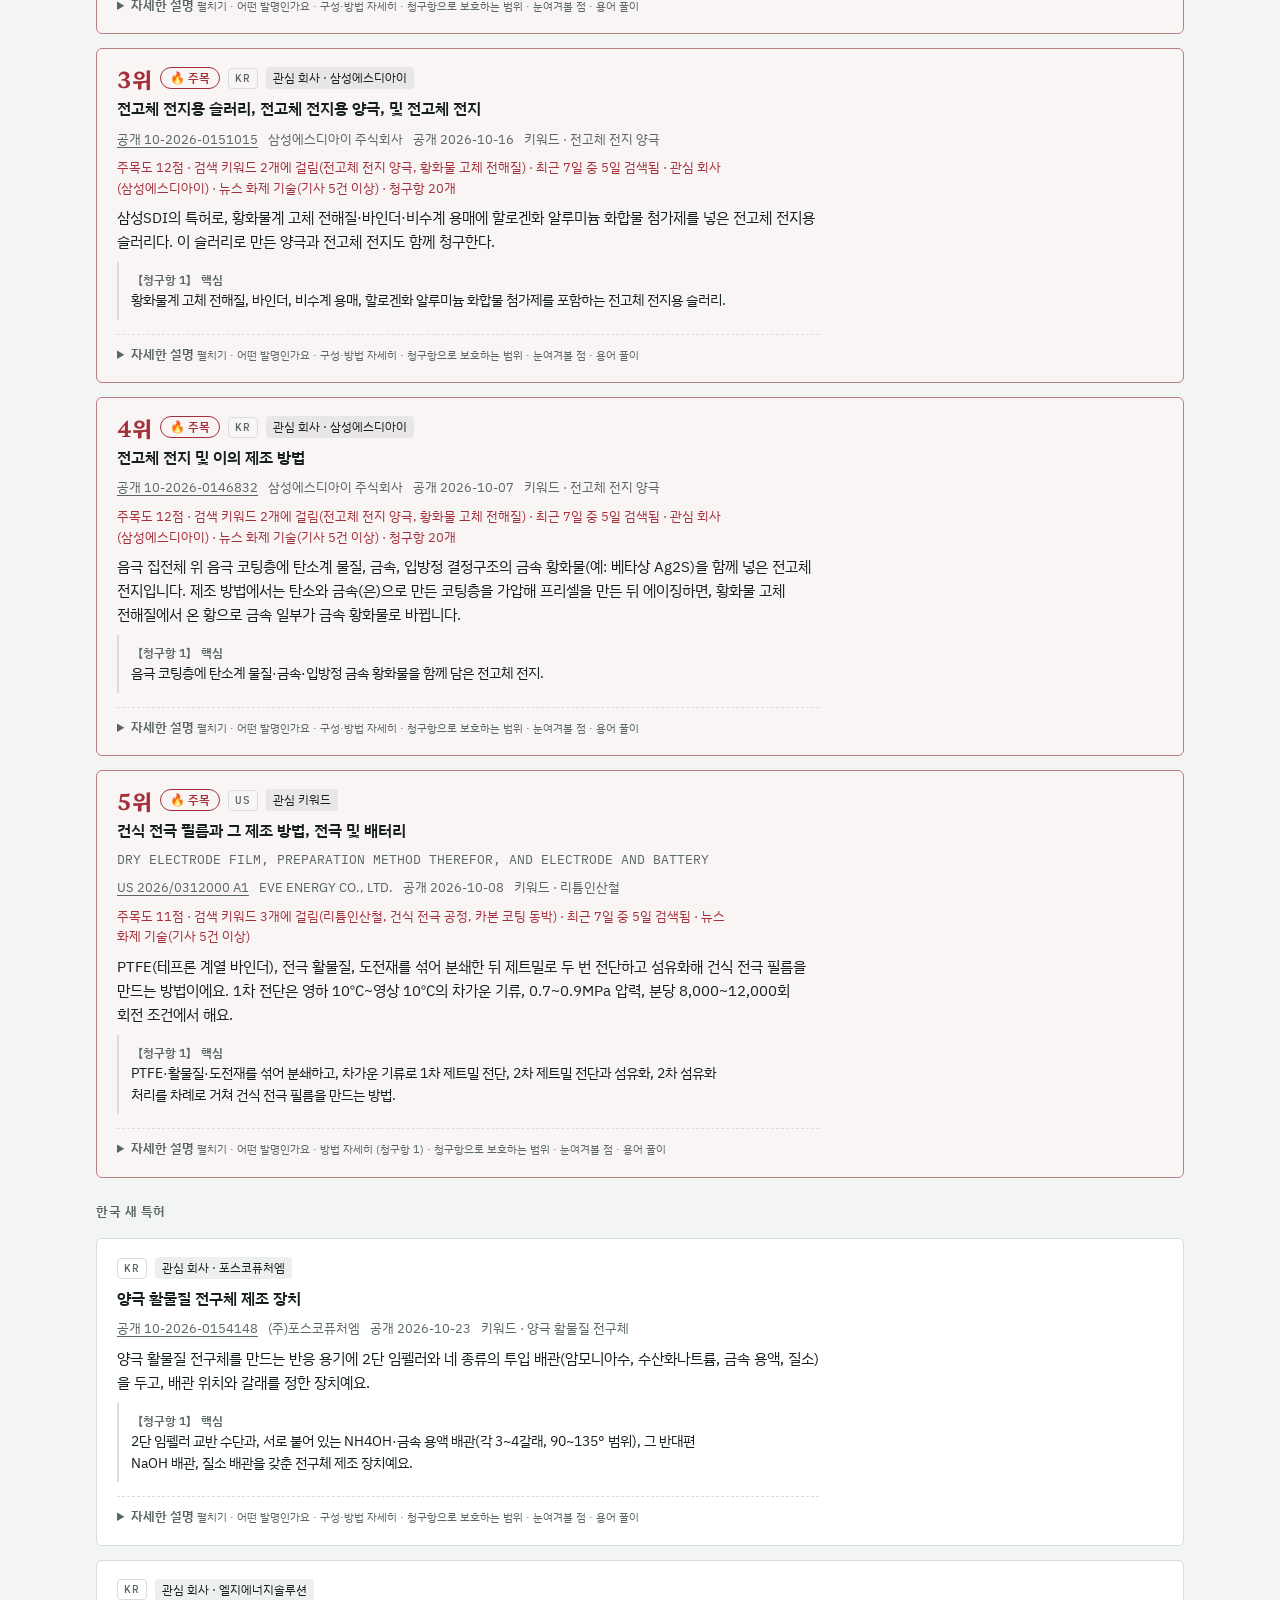
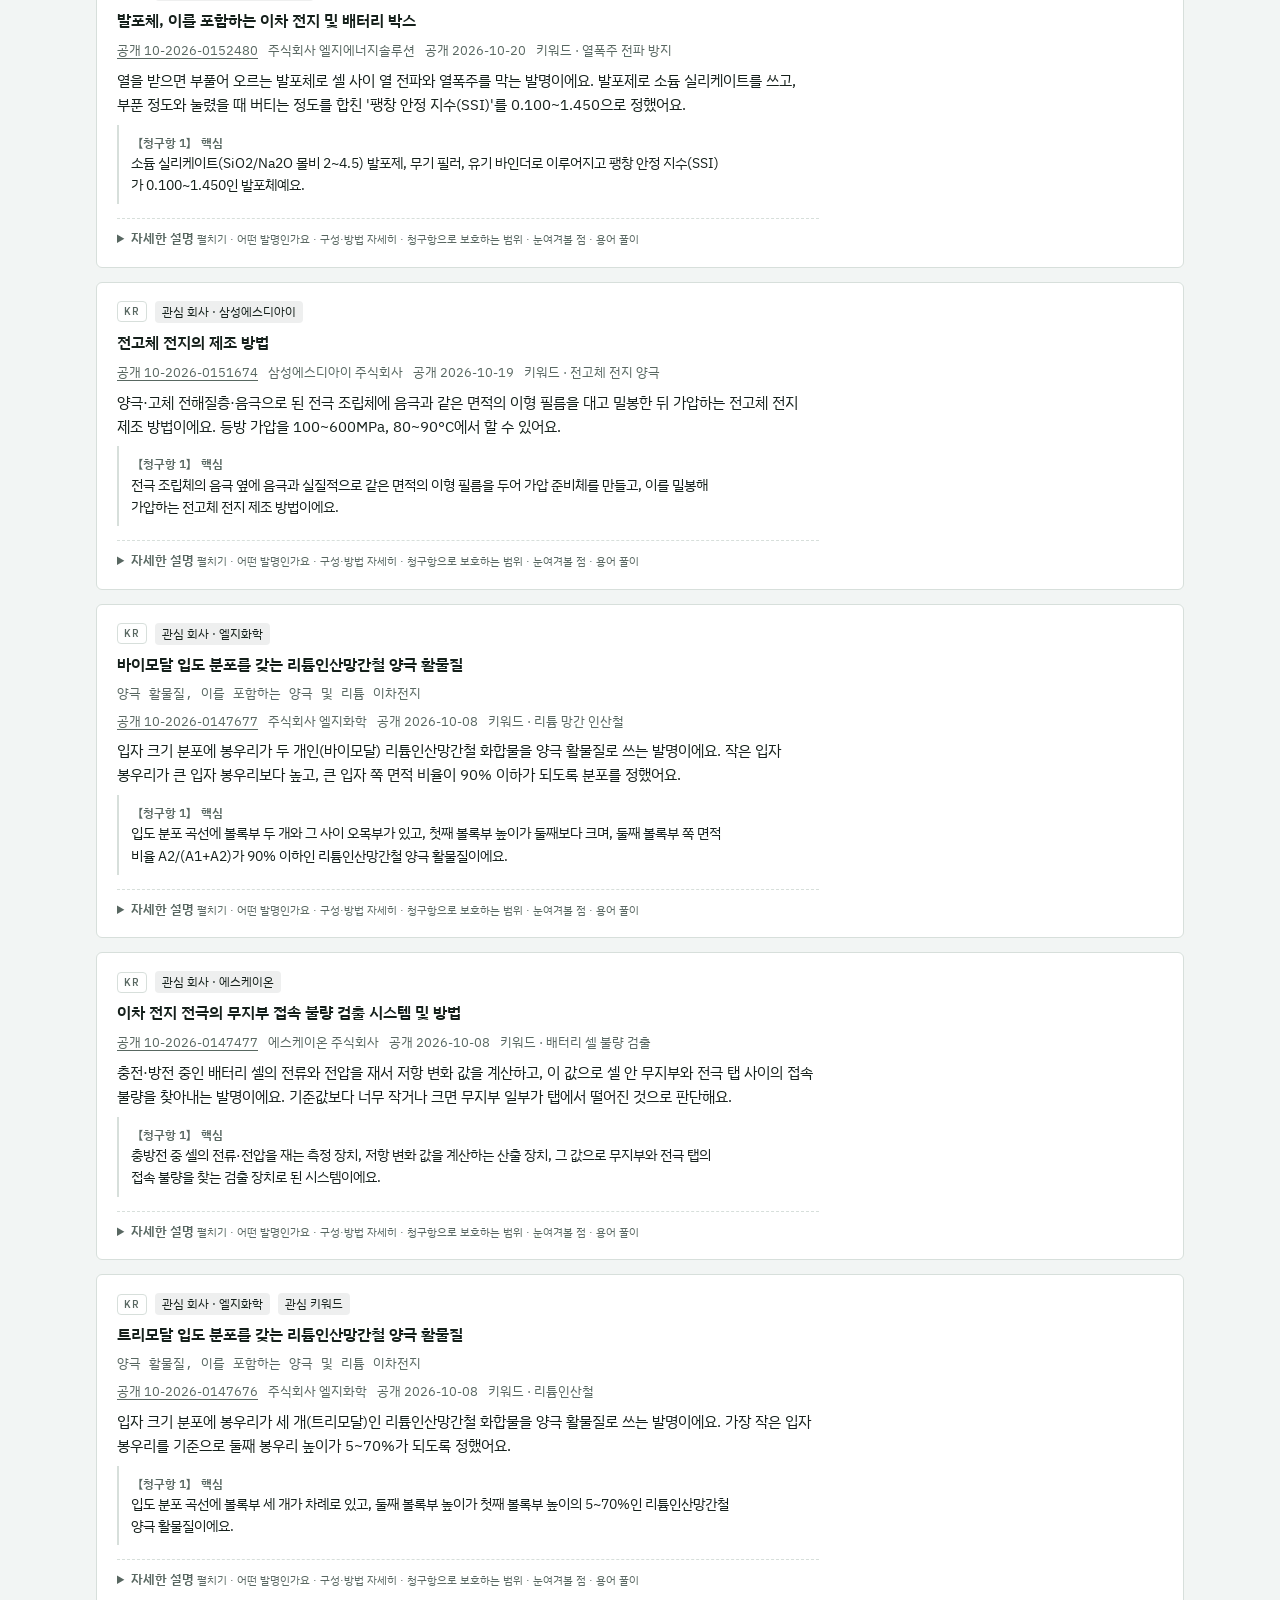
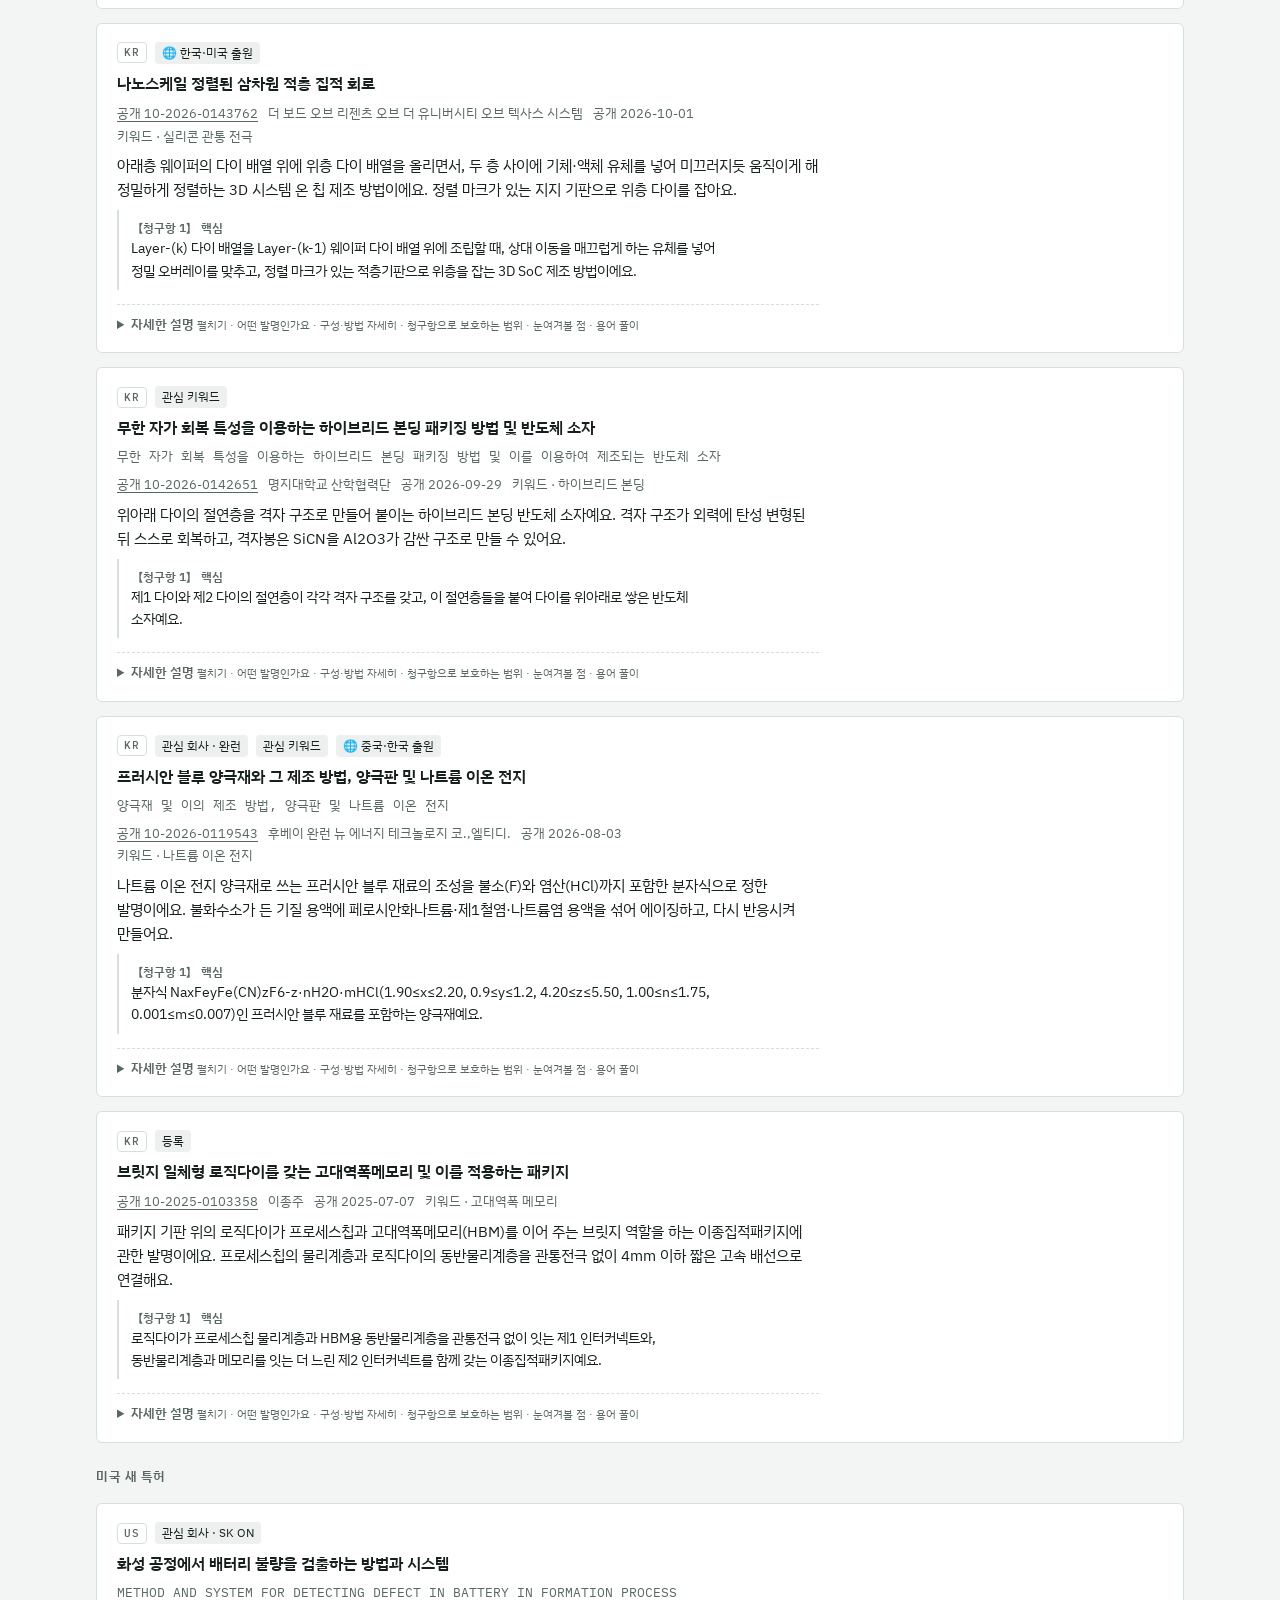
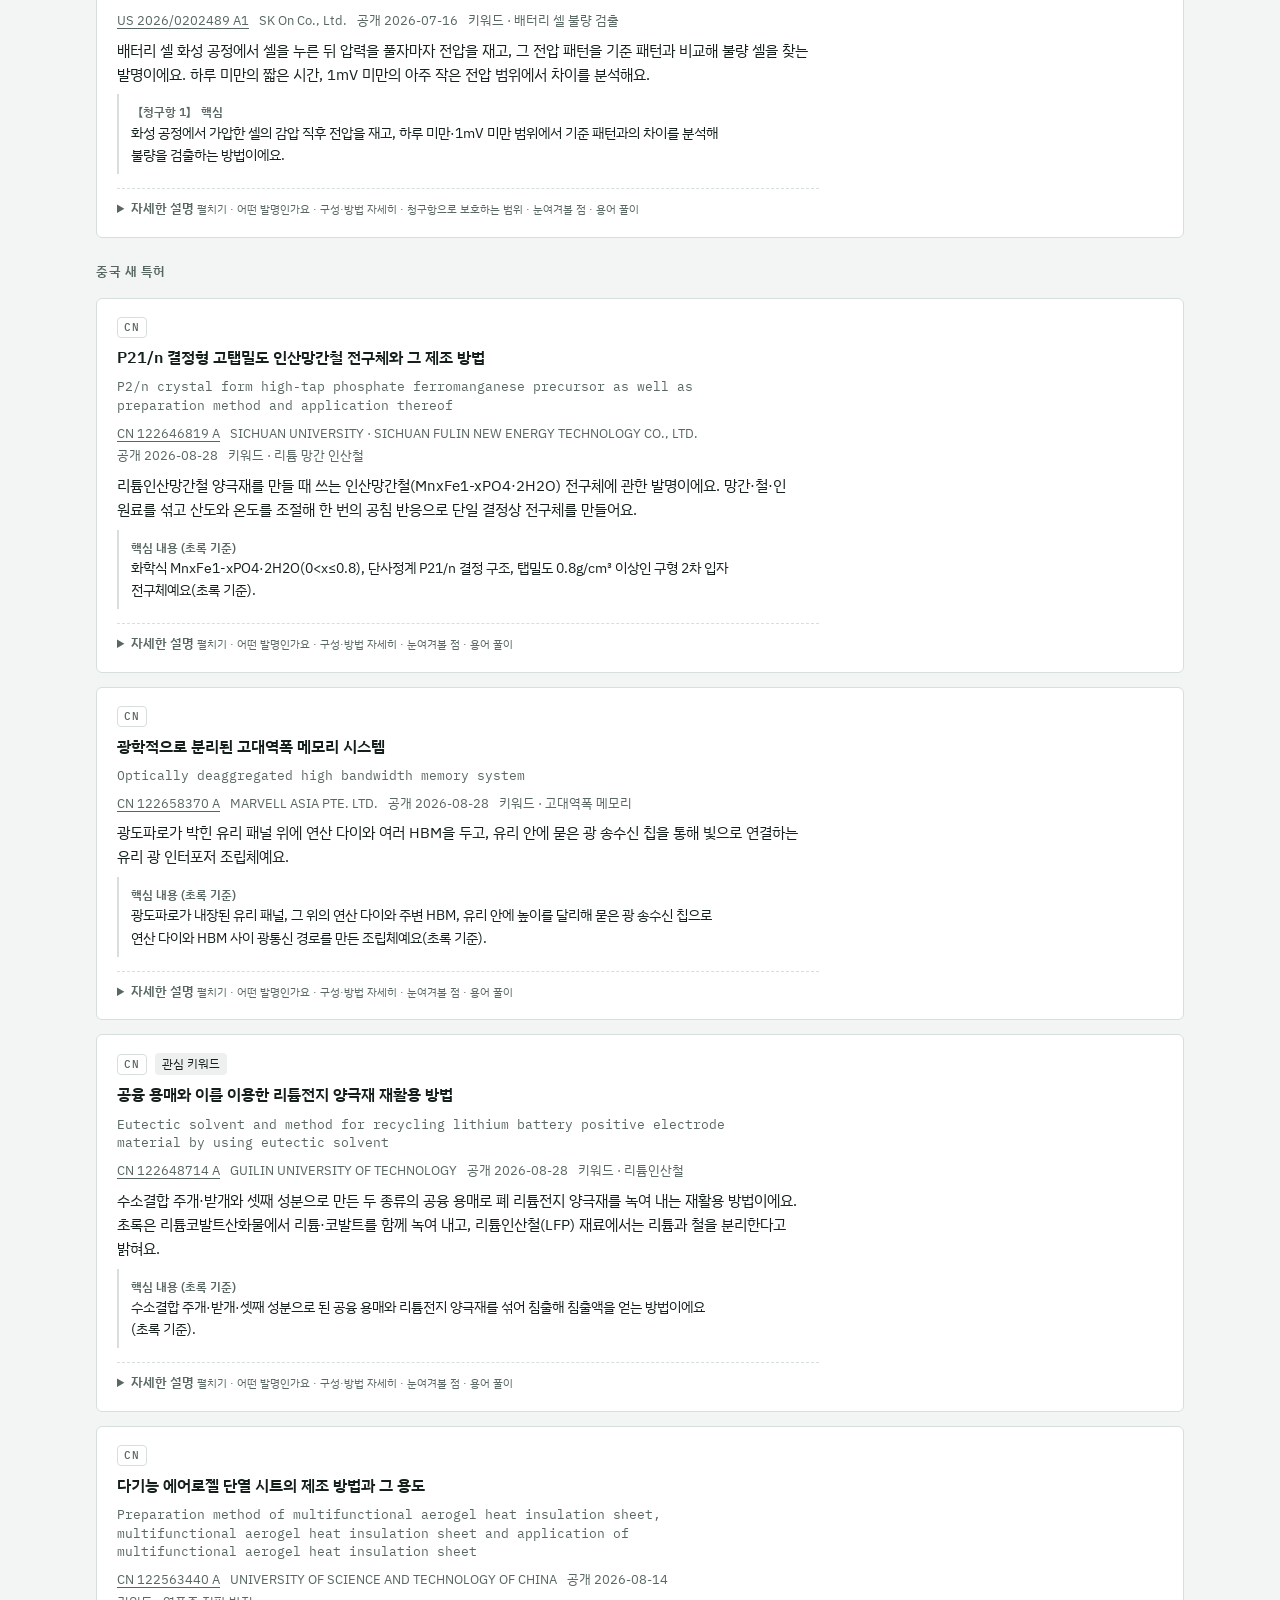
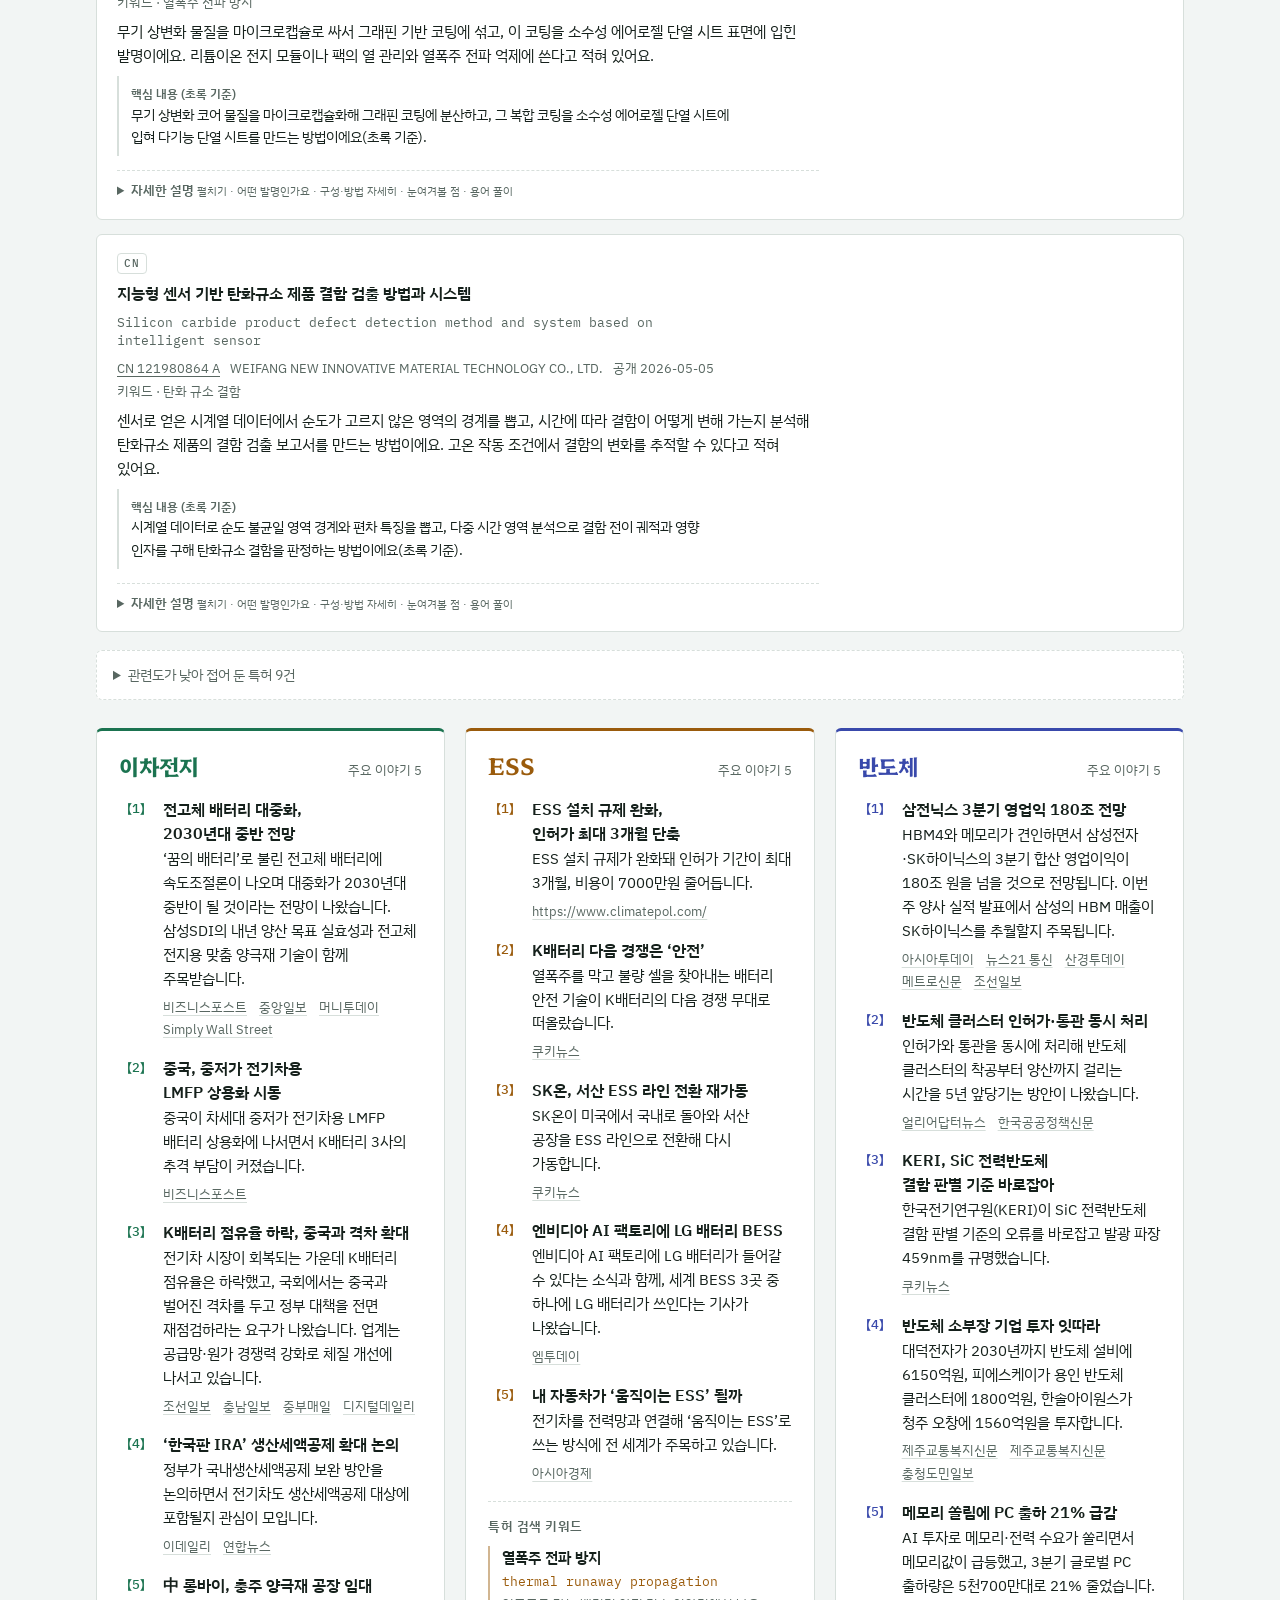
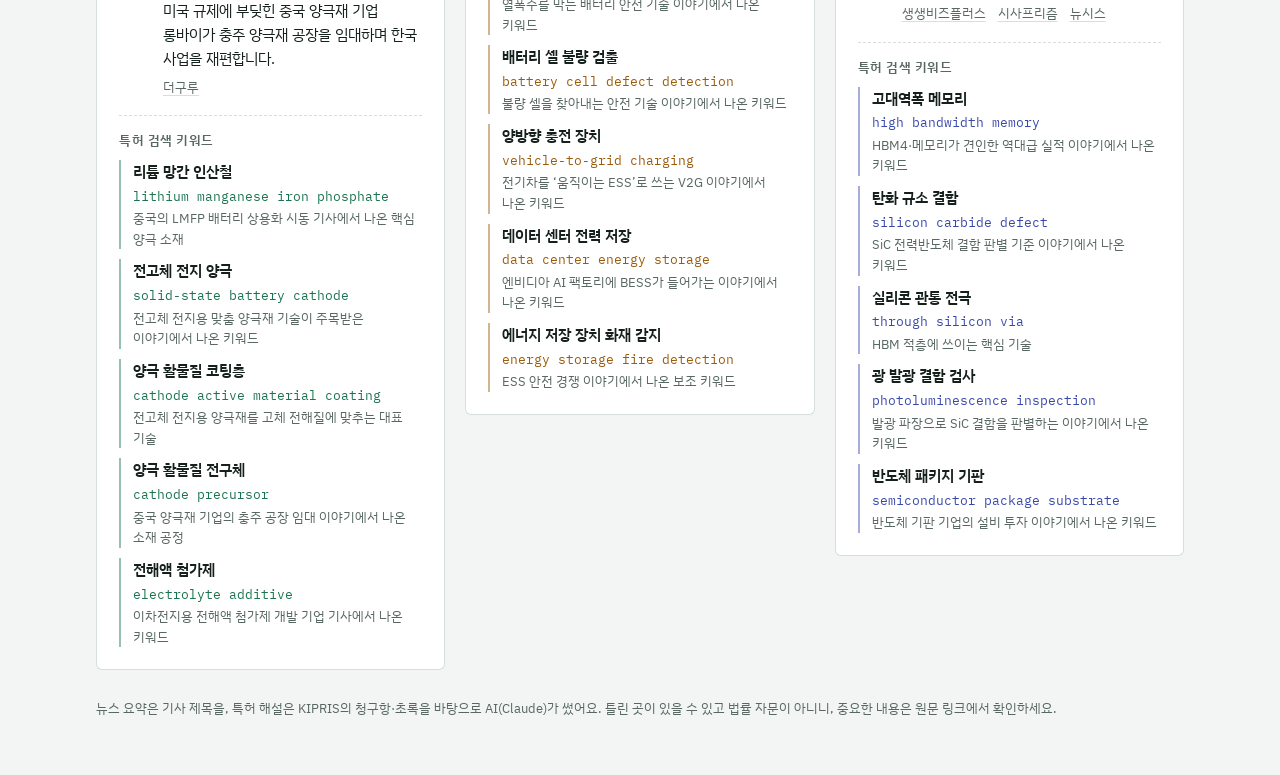
==== commit aaf0e8fd: "주제 심층 리포트 2: LFP 양산 공정 (원료·분쇄·분무건조·소성·분급·이물) - reports/deep/lfp-process-2026-10.md: 모은 282건 중 범위 안 1" ====
--- a/docs/index.html
+++ b/docs/index.html
@@ -248,6 +248,7 @@
         기술 키워드를 뽑아 KIPRIS에서 한·미·중 특허를 찾고, Claude가 청구항을 한국어로 풀어 써요.</p>
       <p class="about">
         <a href="https://github.com/ChoJiwon00/patent-radar/blob/main/reports/deep/high-density-lfp-2026-10.md" target="_blank" rel="noopener noreferrer">LFP 심층 리포트: 고밀도 LFP와 표면 코팅 ↗</a>
+        · <a href="https://github.com/ChoJiwon00/patent-radar/blob/main/reports/deep/lfp-process-2026-10.md" target="_blank" rel="noopener noreferrer">LFP 양산 공정 리포트 ↗</a>
         · <a href="https://github.com/ChoJiwon00/patent-radar" target="_blank" rel="noopener noreferrer">GitHub에서 코드 보기 ↗</a>
         · <a href="guide.html">특허가 처음이라면? 한 장 가이드</a><span id="updated"></span>
       </p>
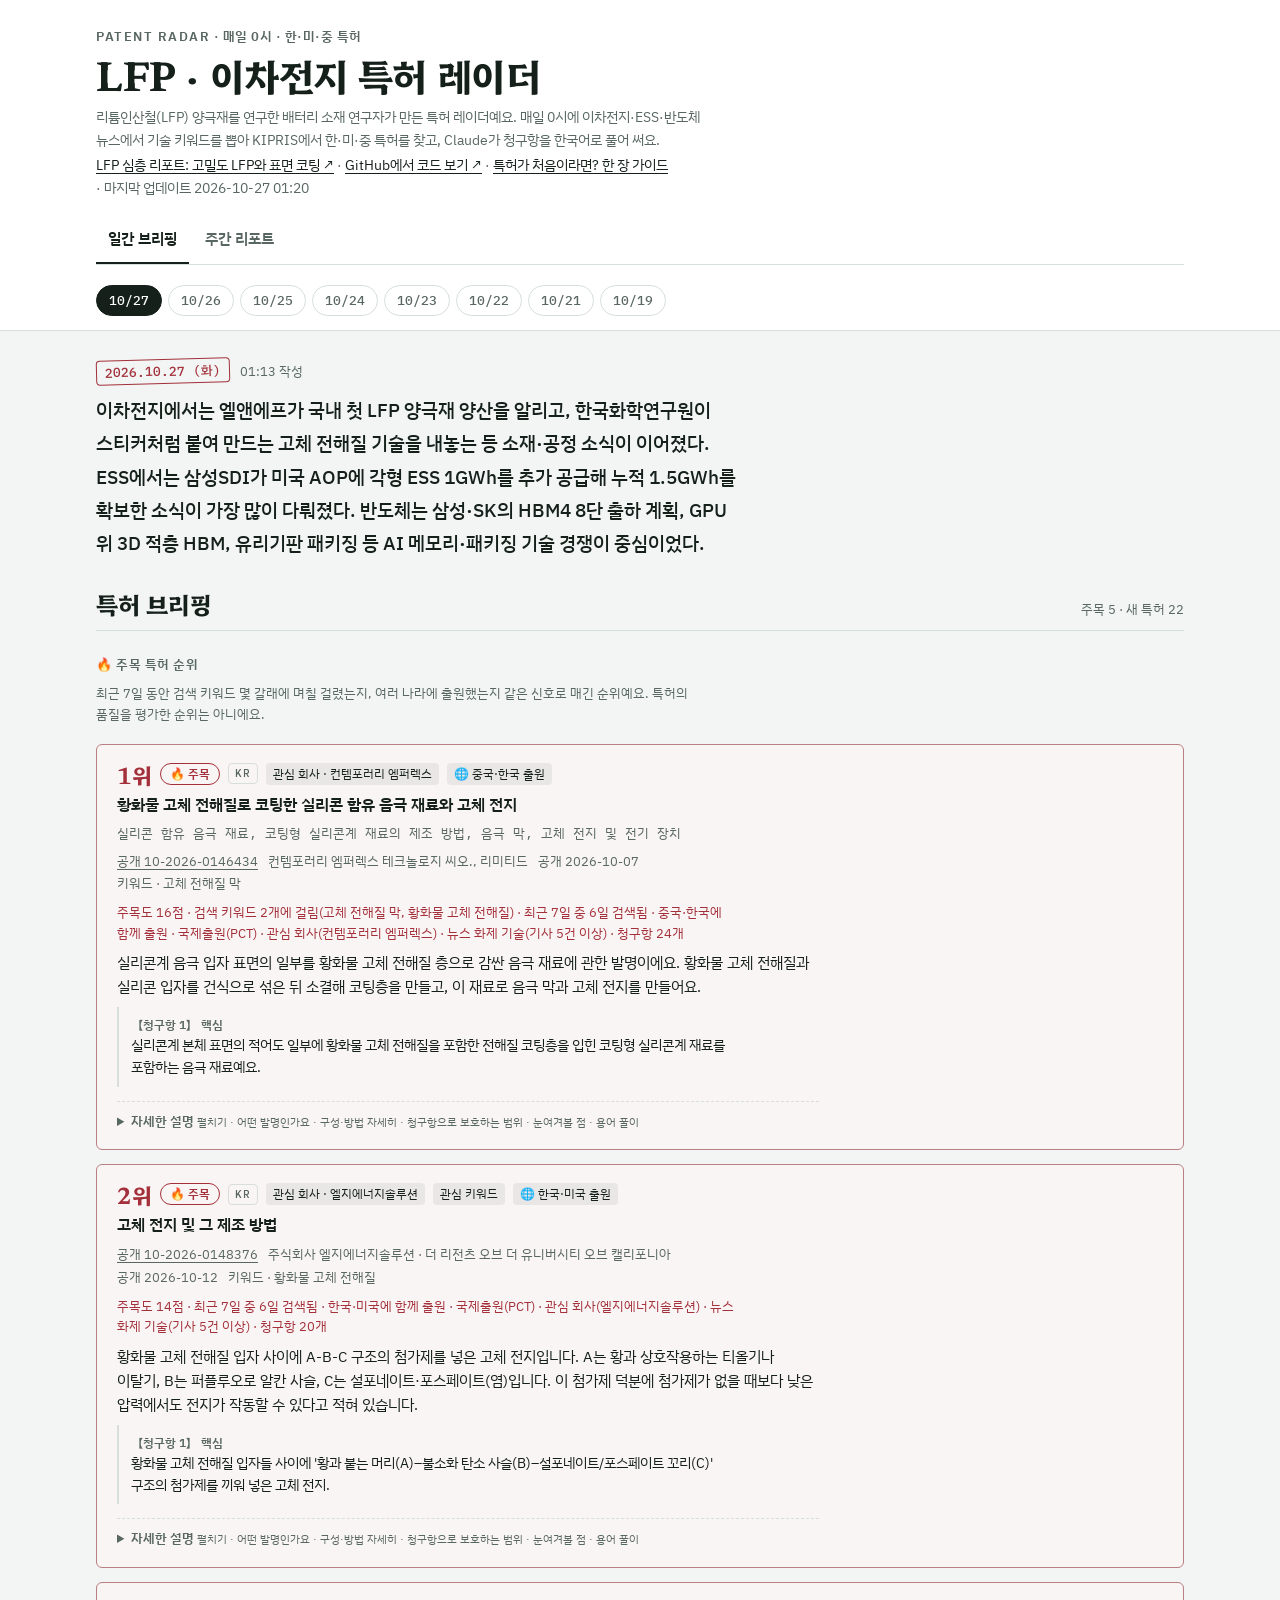
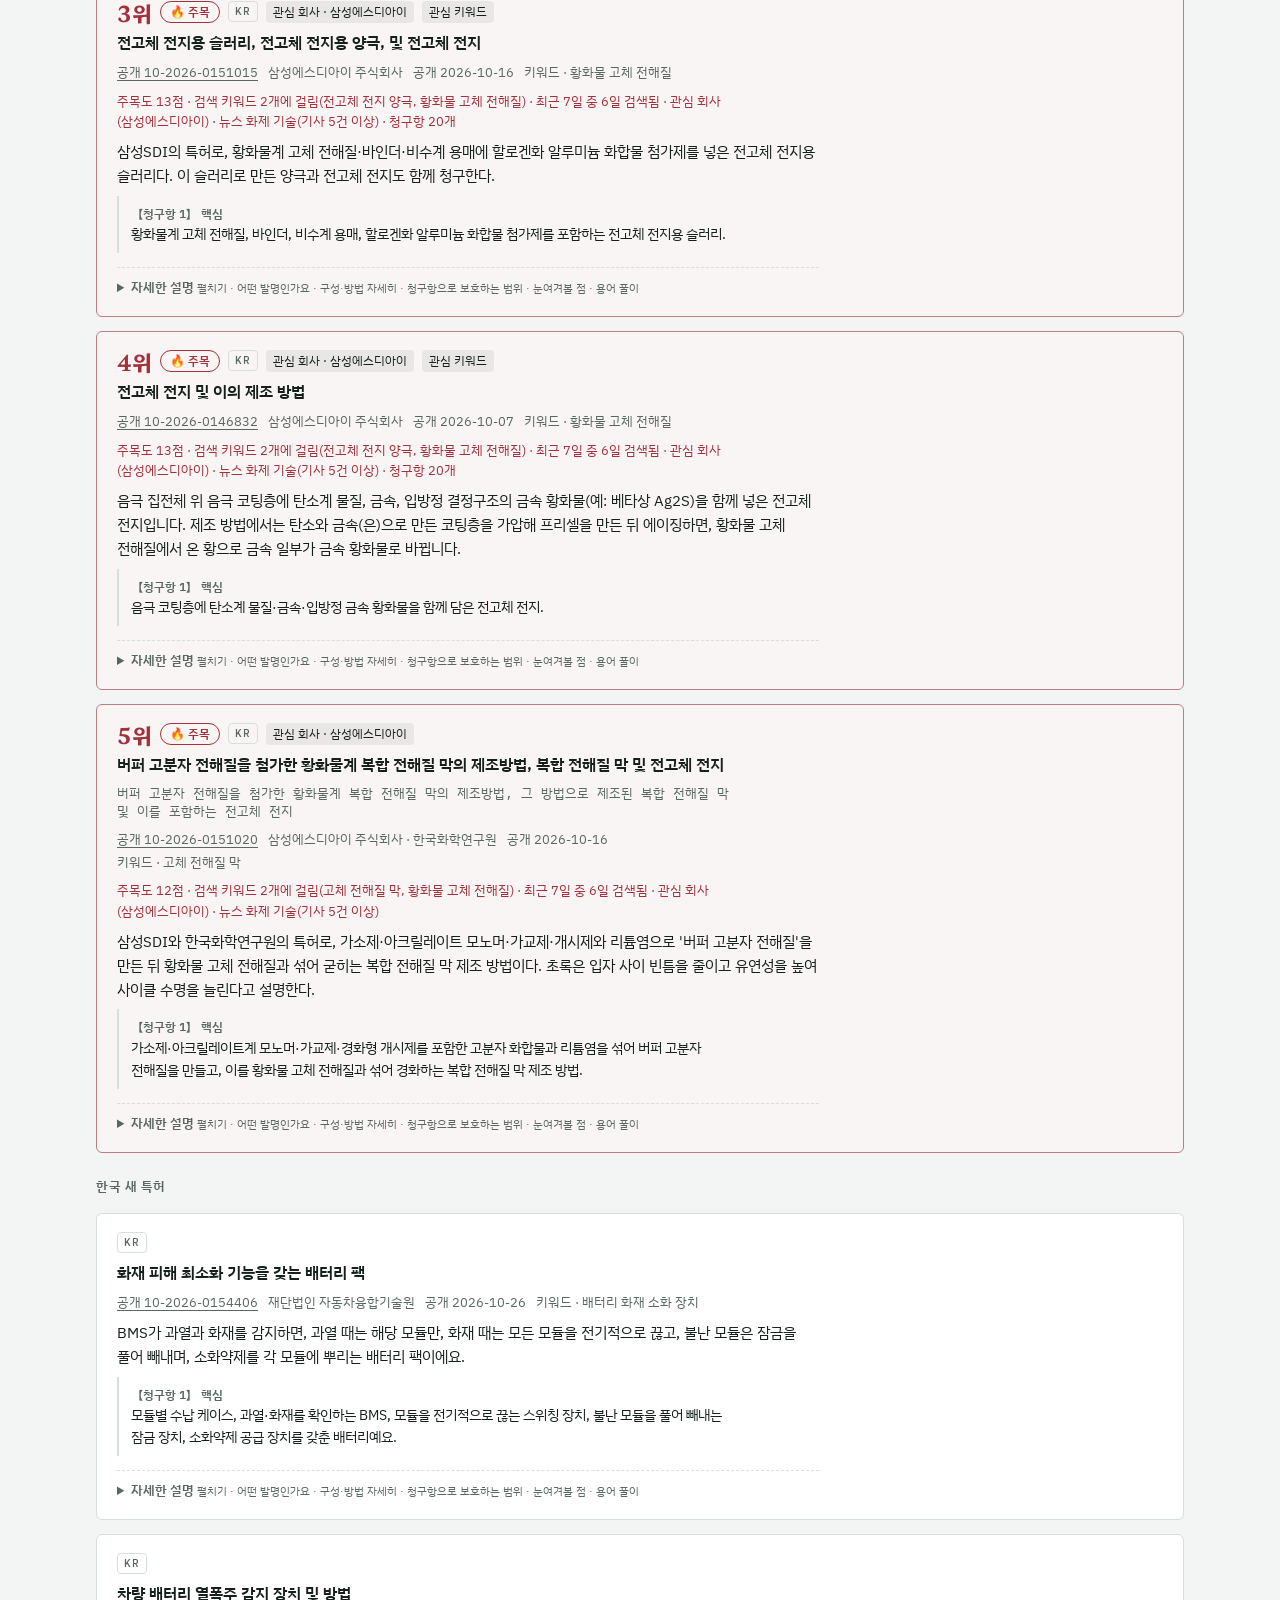
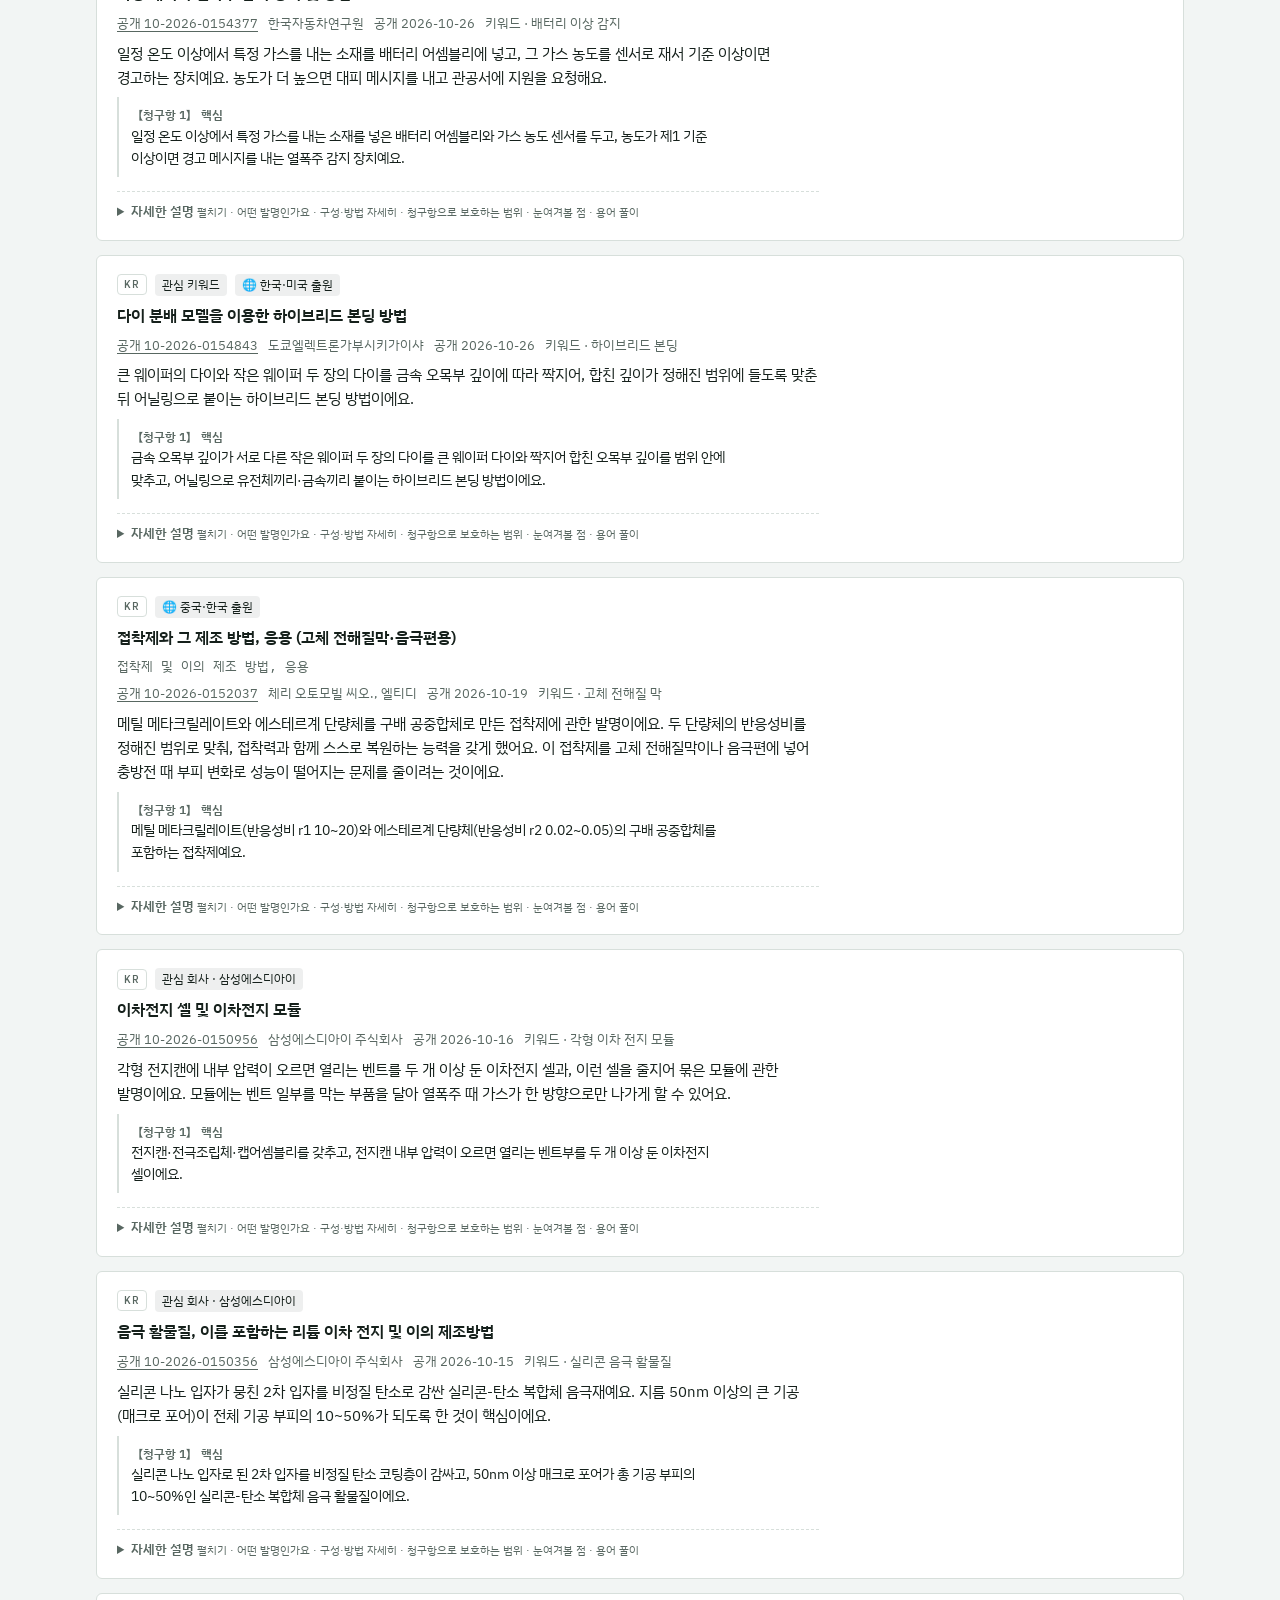
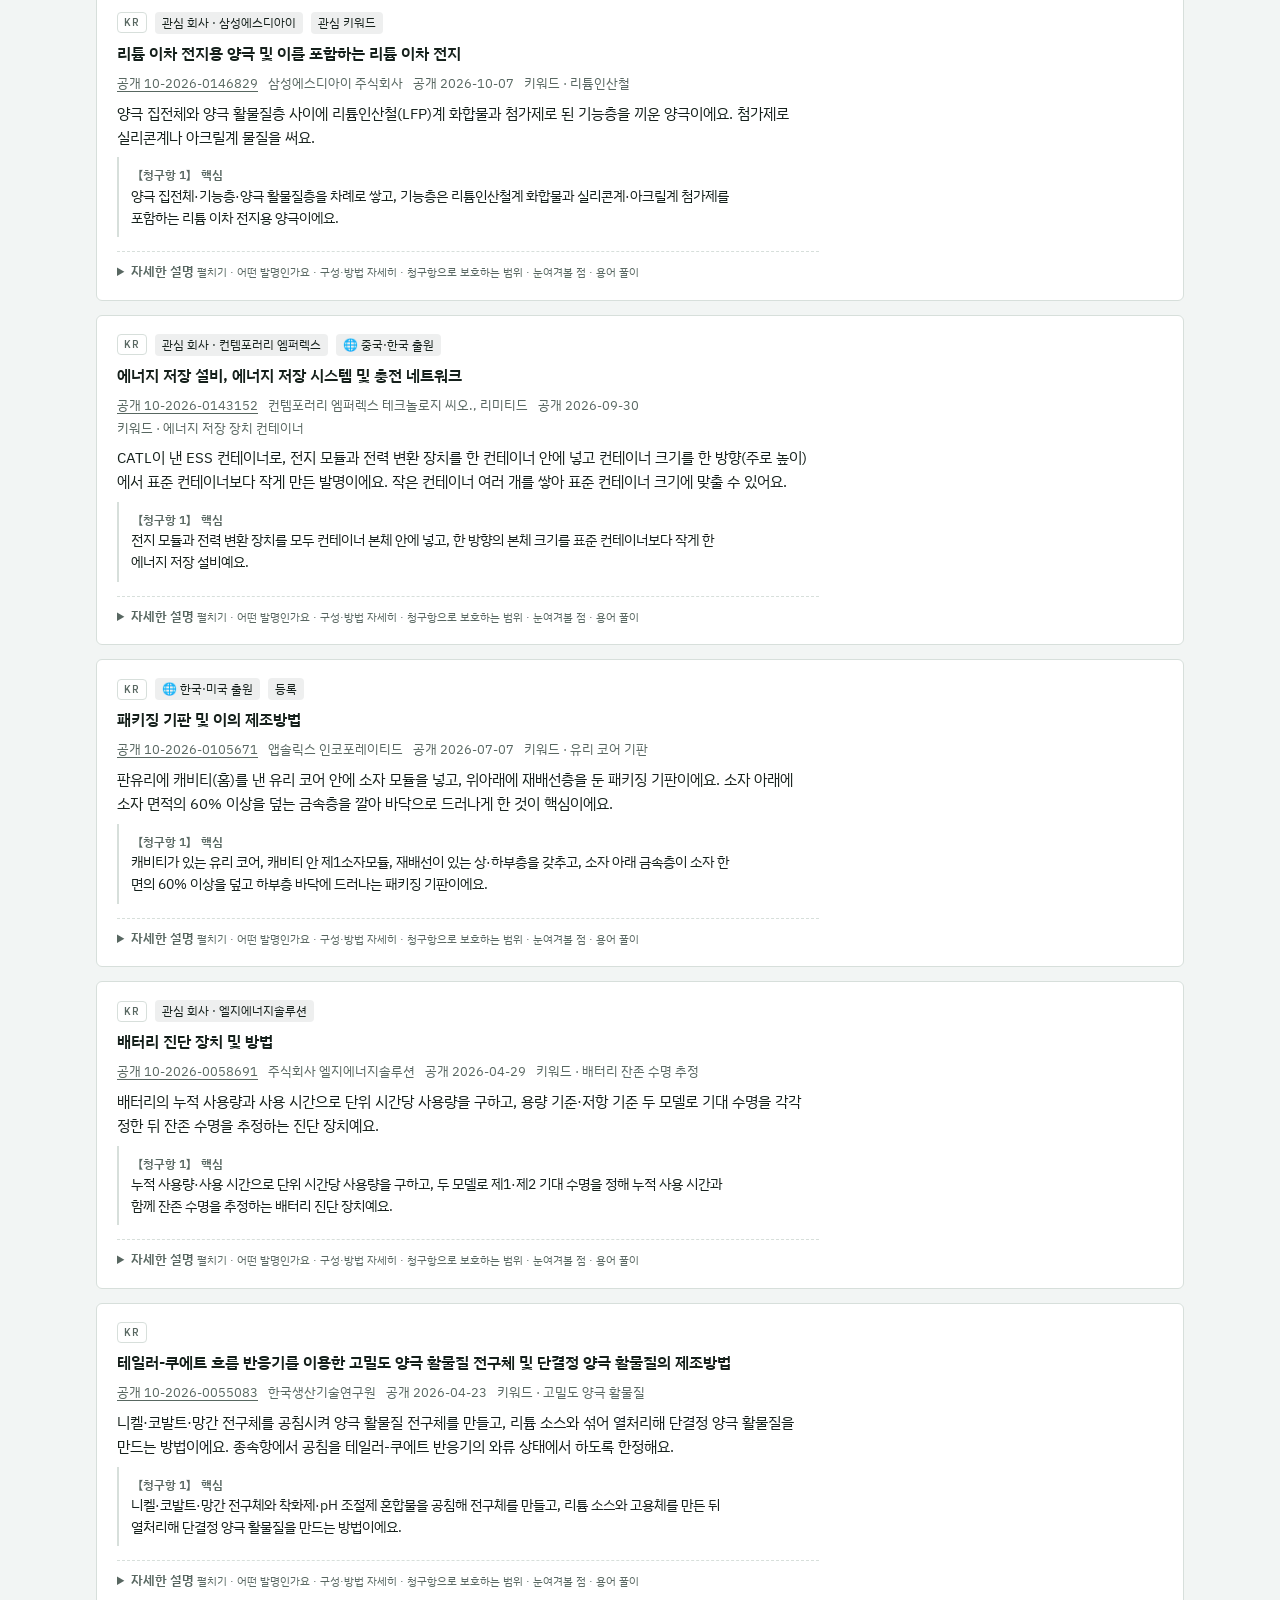
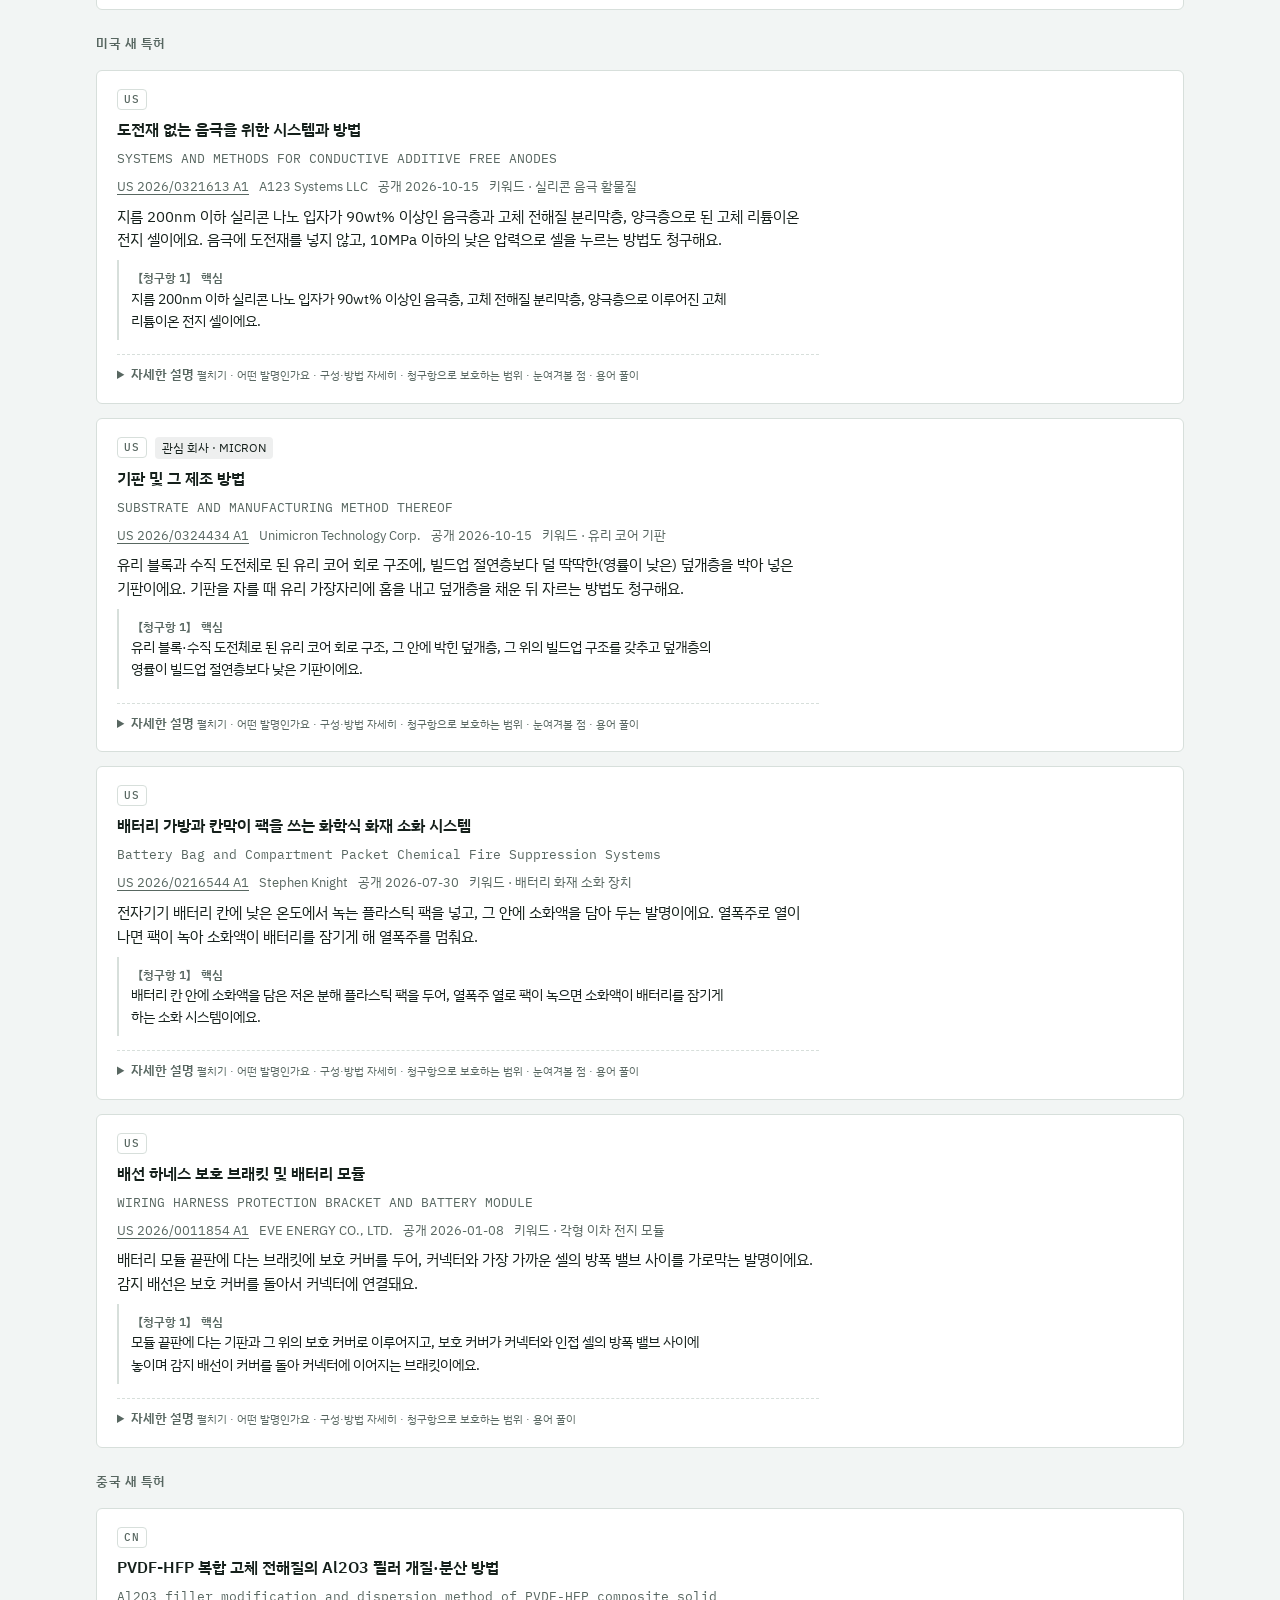
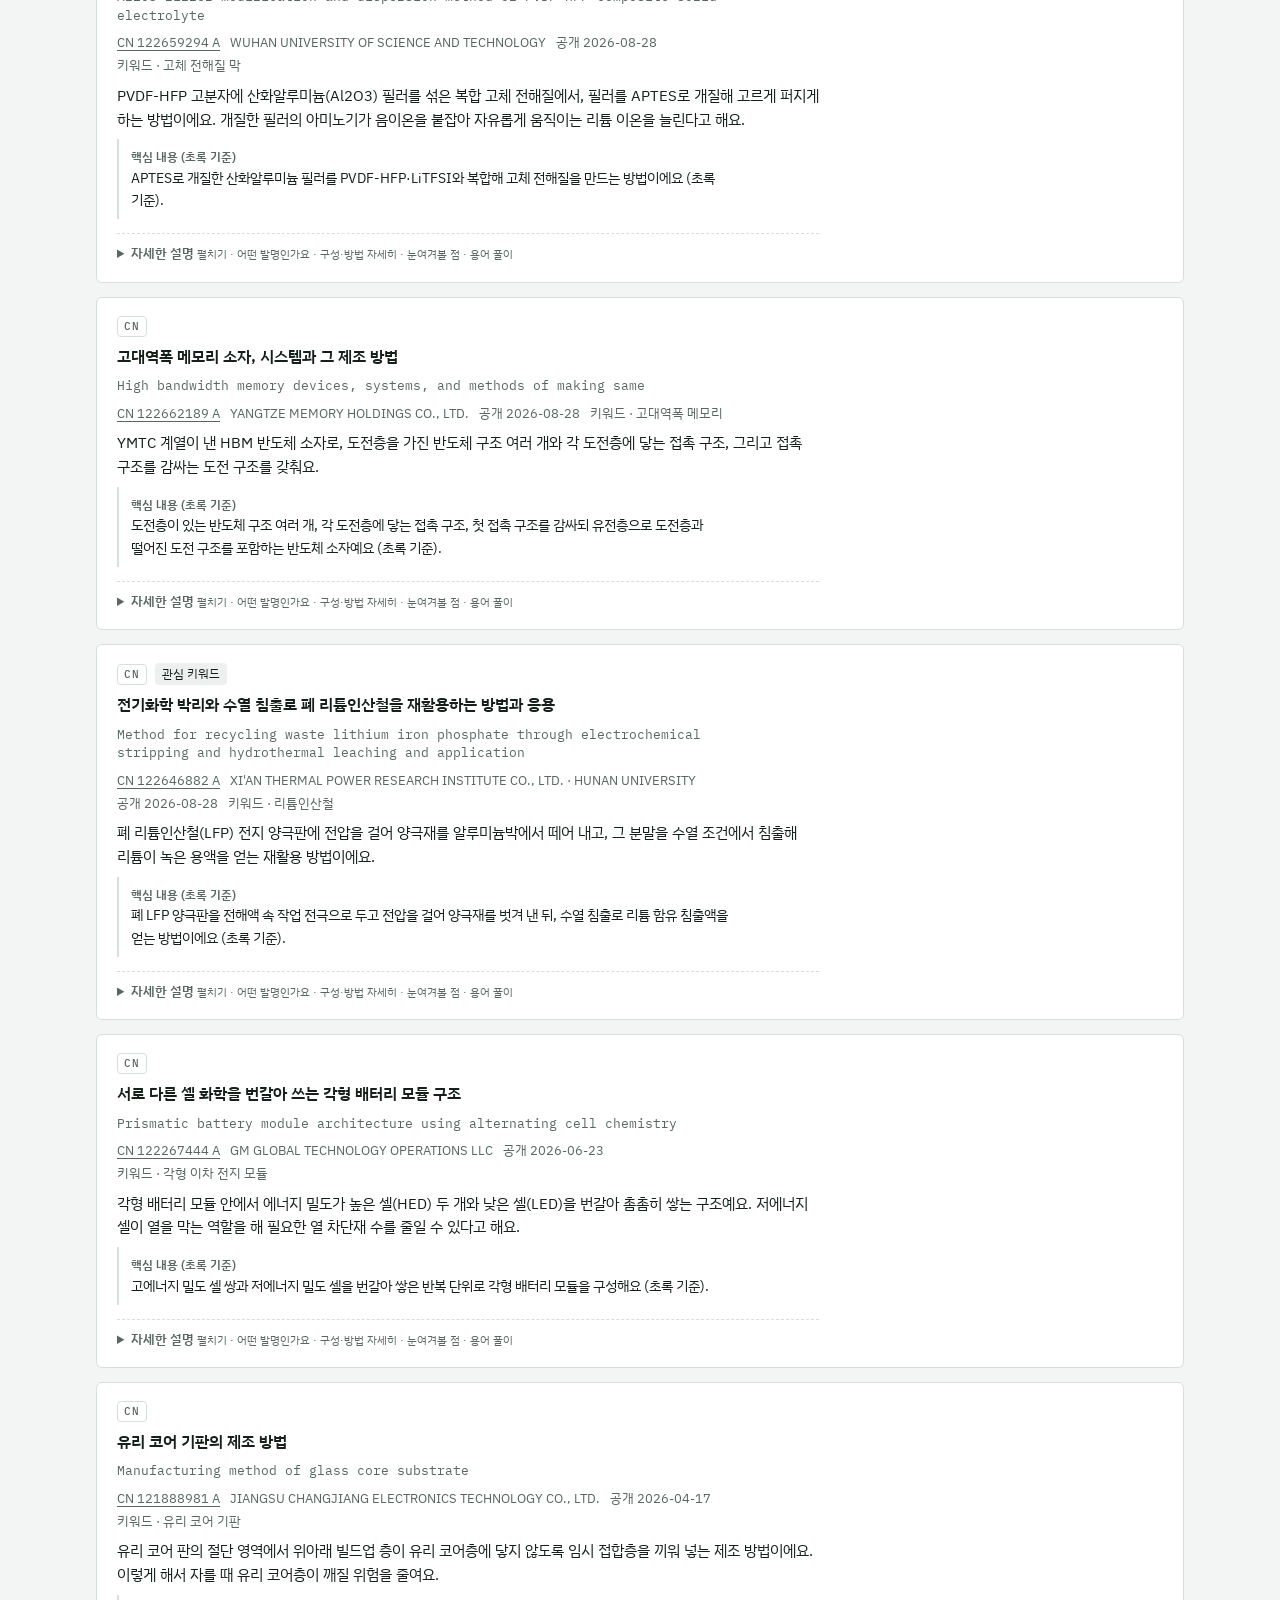
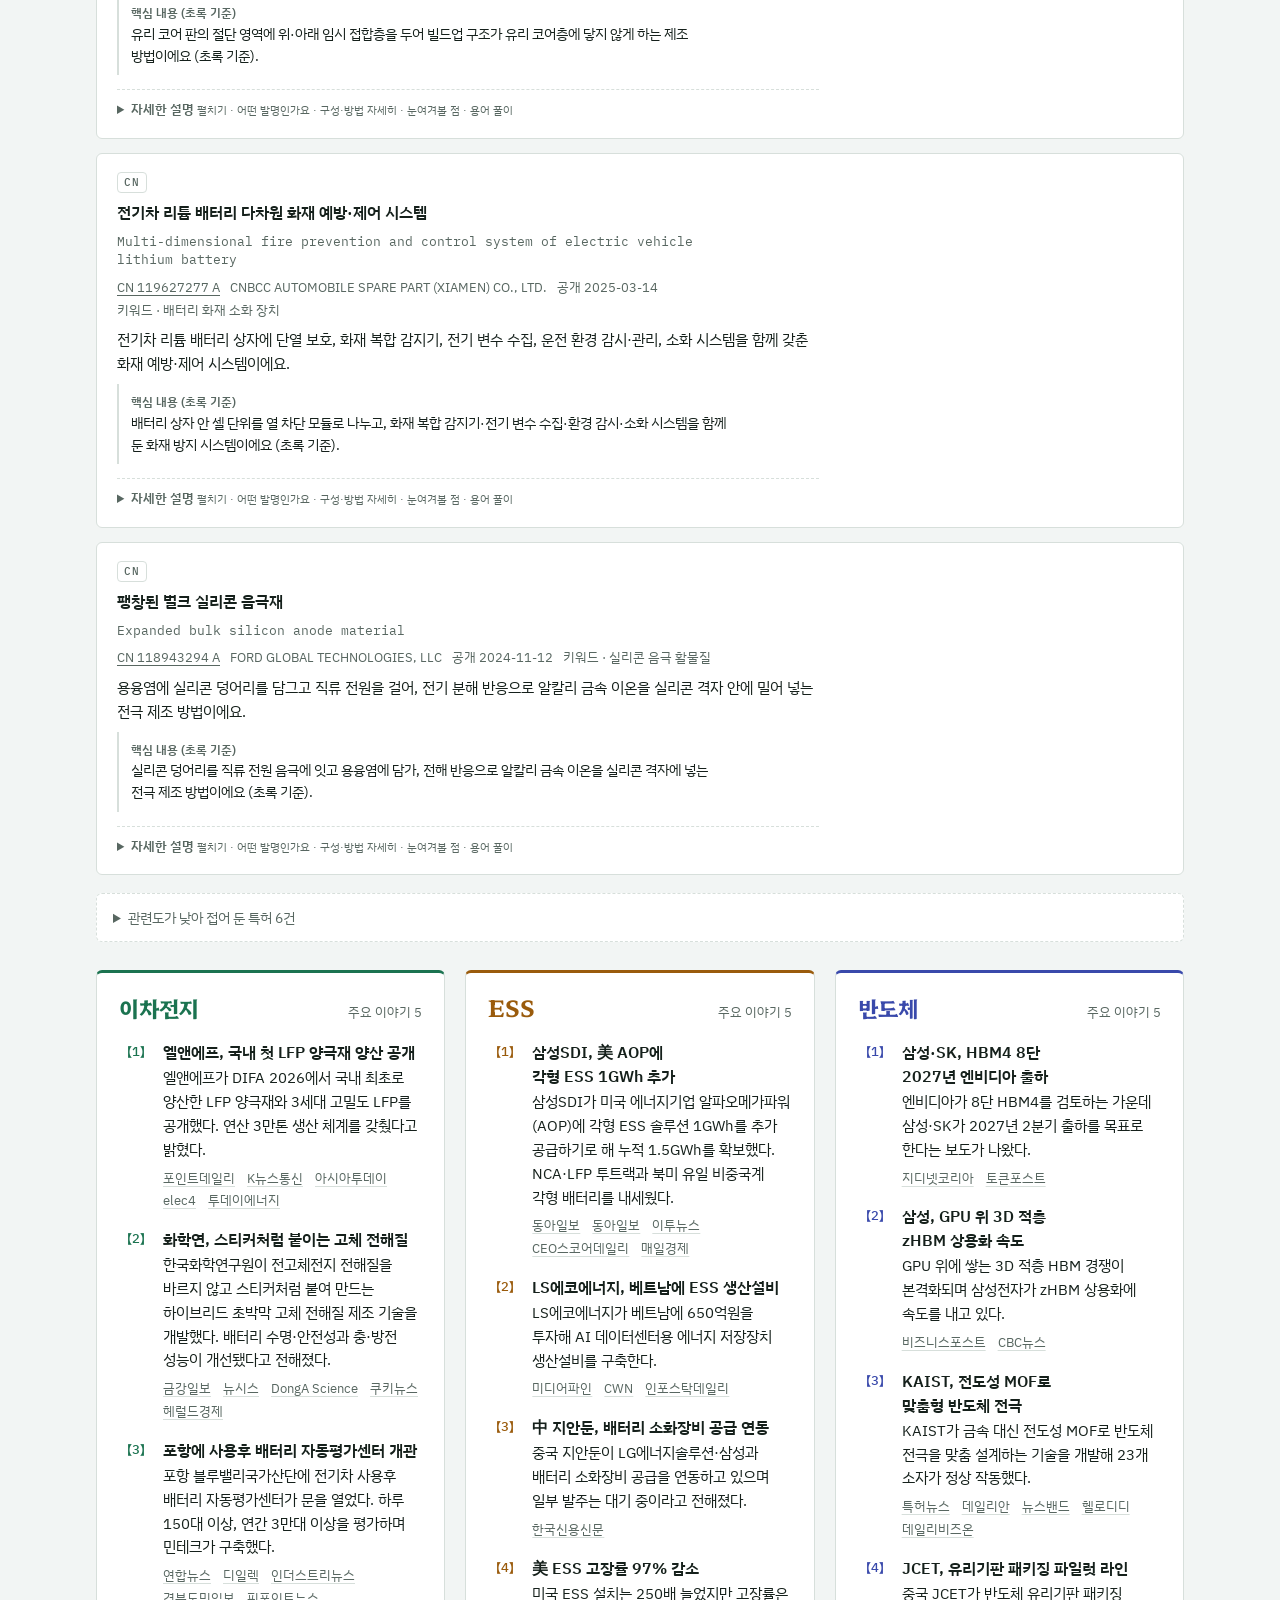
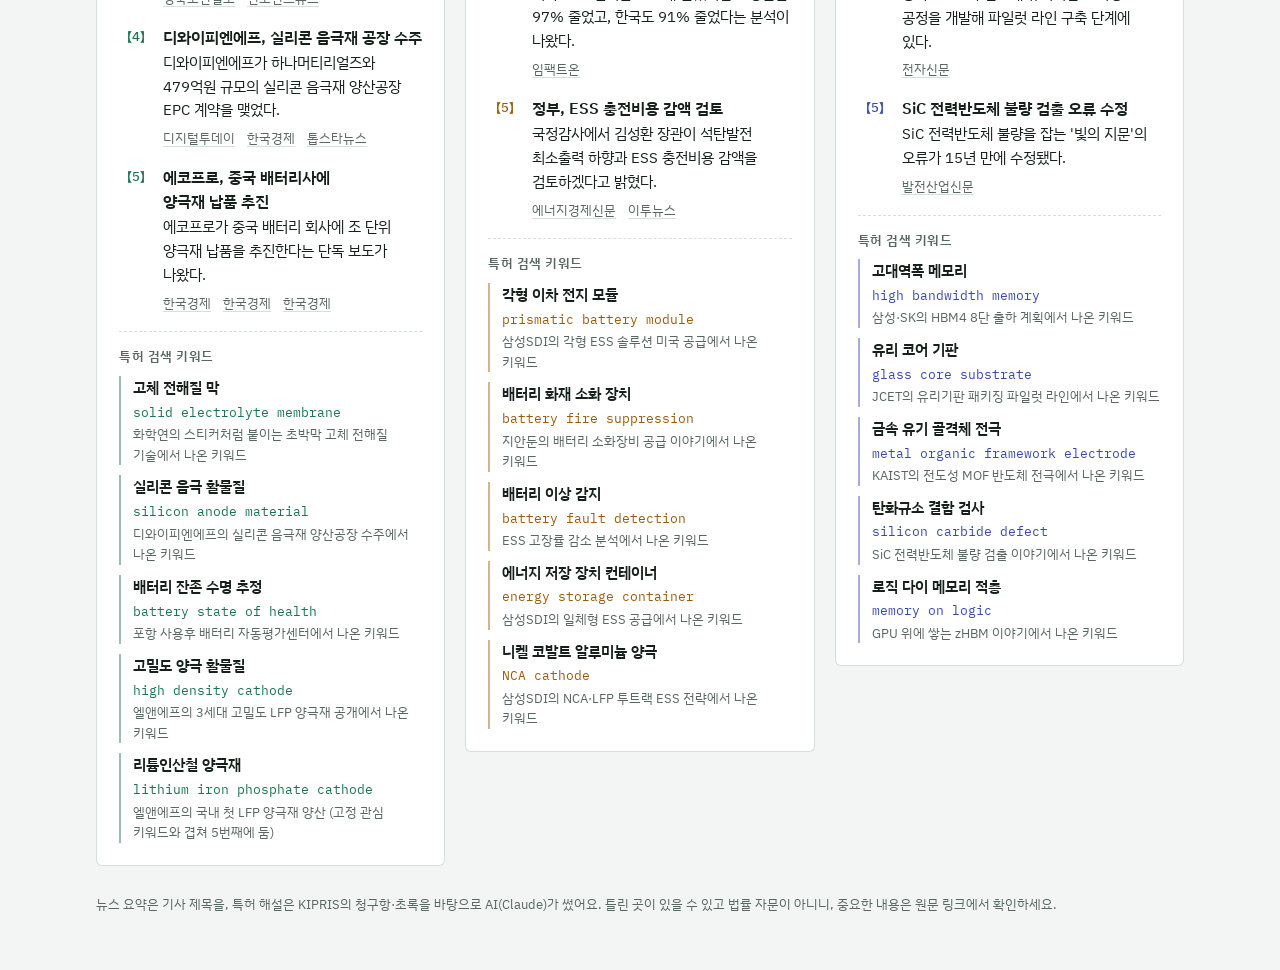
==== commit bfeb9454: "특허 브리핑 2026-10-27 Co-Authored-By: Claude Opus 5.5 <noreply@anthropic.com>" ====
--- a/docs/index.html
+++ b/docs/index.html
@@ -248,7 +248,6 @@
         기술 키워드를 뽑아 KIPRIS에서 한·미·중 특허를 찾고, Claude가 청구항을 한국어로 풀어 써요.</p>
       <p class="about">
         <a href="https://github.com/ChoJiwon00/patent-radar/blob/main/reports/deep/high-density-lfp-2026-10.md" target="_blank" rel="noopener noreferrer">LFP 심층 리포트: 고밀도 LFP와 표면 코팅 ↗</a>
-        · <a href="https://github.com/ChoJiwon00/patent-radar/blob/main/reports/deep/lfp-process-2026-10.md" target="_blank" rel="noopener noreferrer">LFP 양산 공정 리포트 ↗</a>
         · <a href="https://github.com/ChoJiwon00/patent-radar" target="_blank" rel="noopener noreferrer">GitHub에서 코드 보기 ↗</a>
         · <a href="guide.html">특허가 처음이라면? 한 장 가이드</a><span id="updated"></span>
       </p>
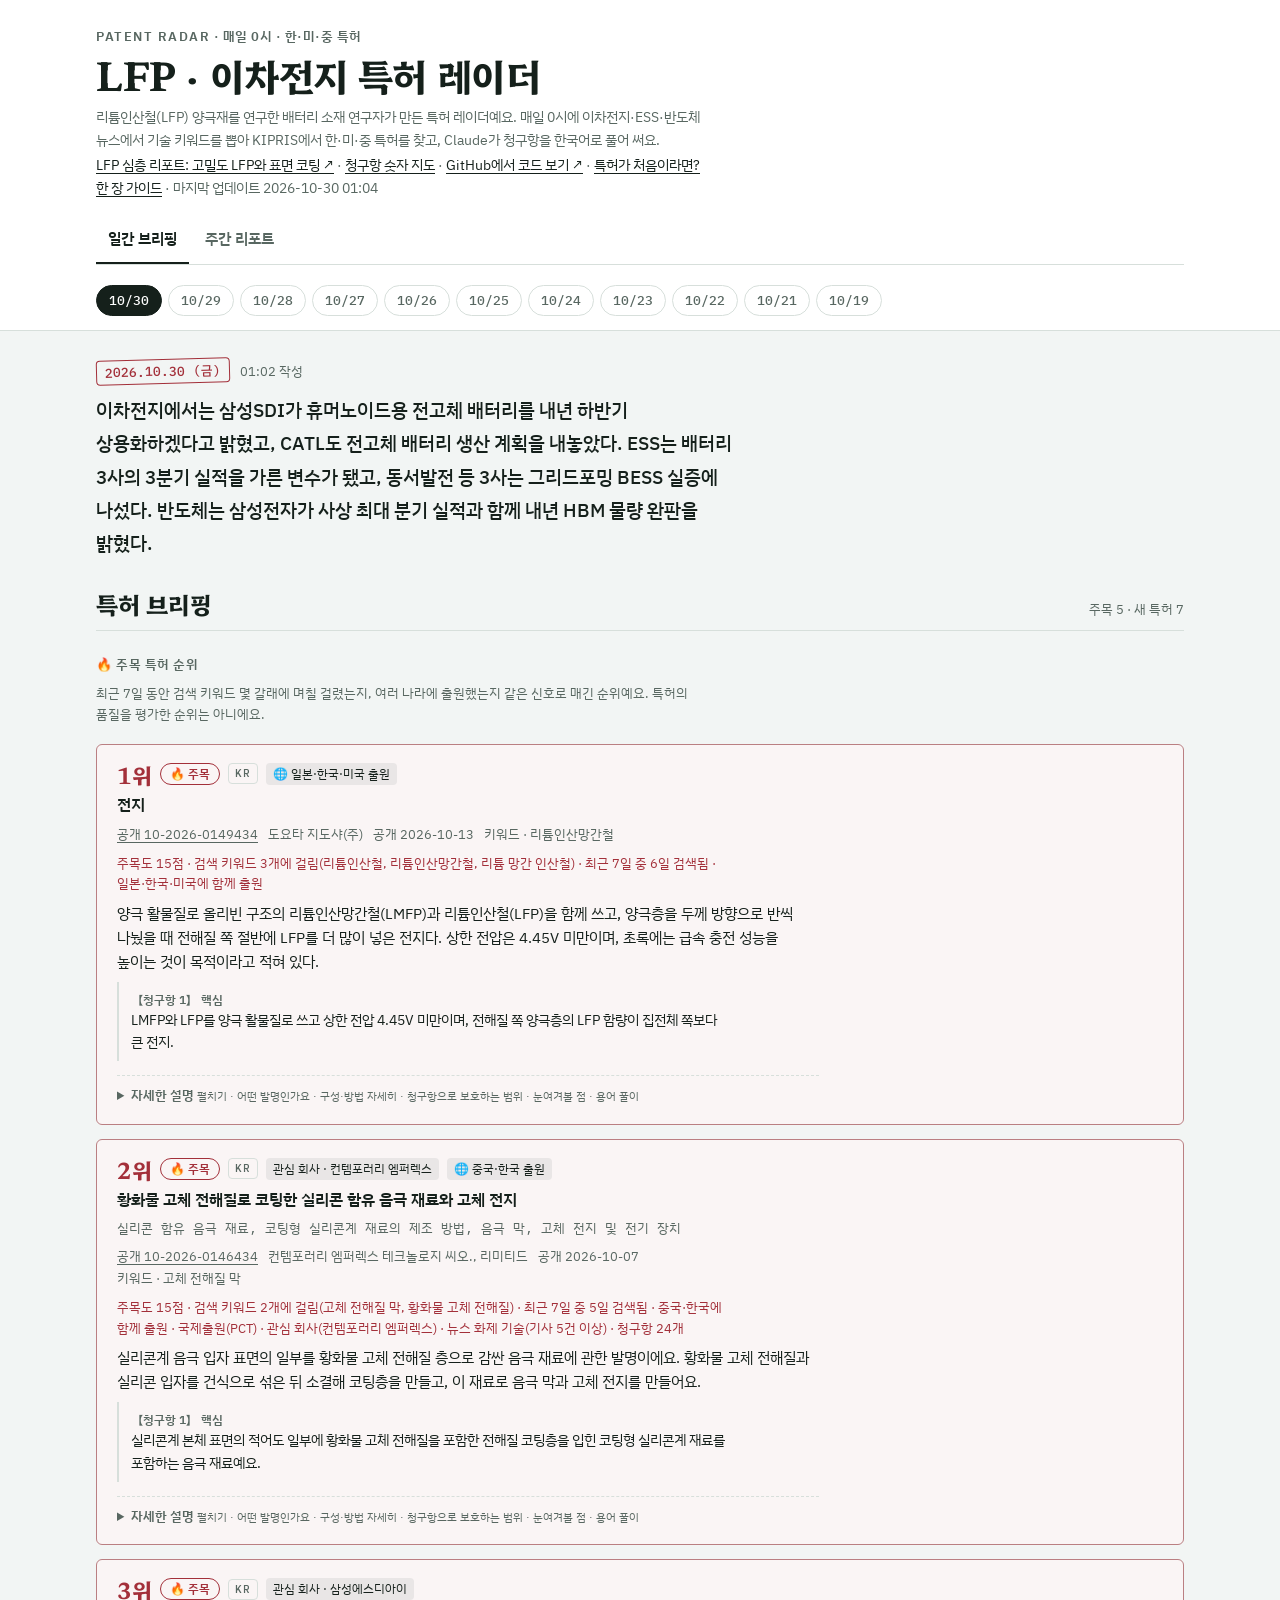
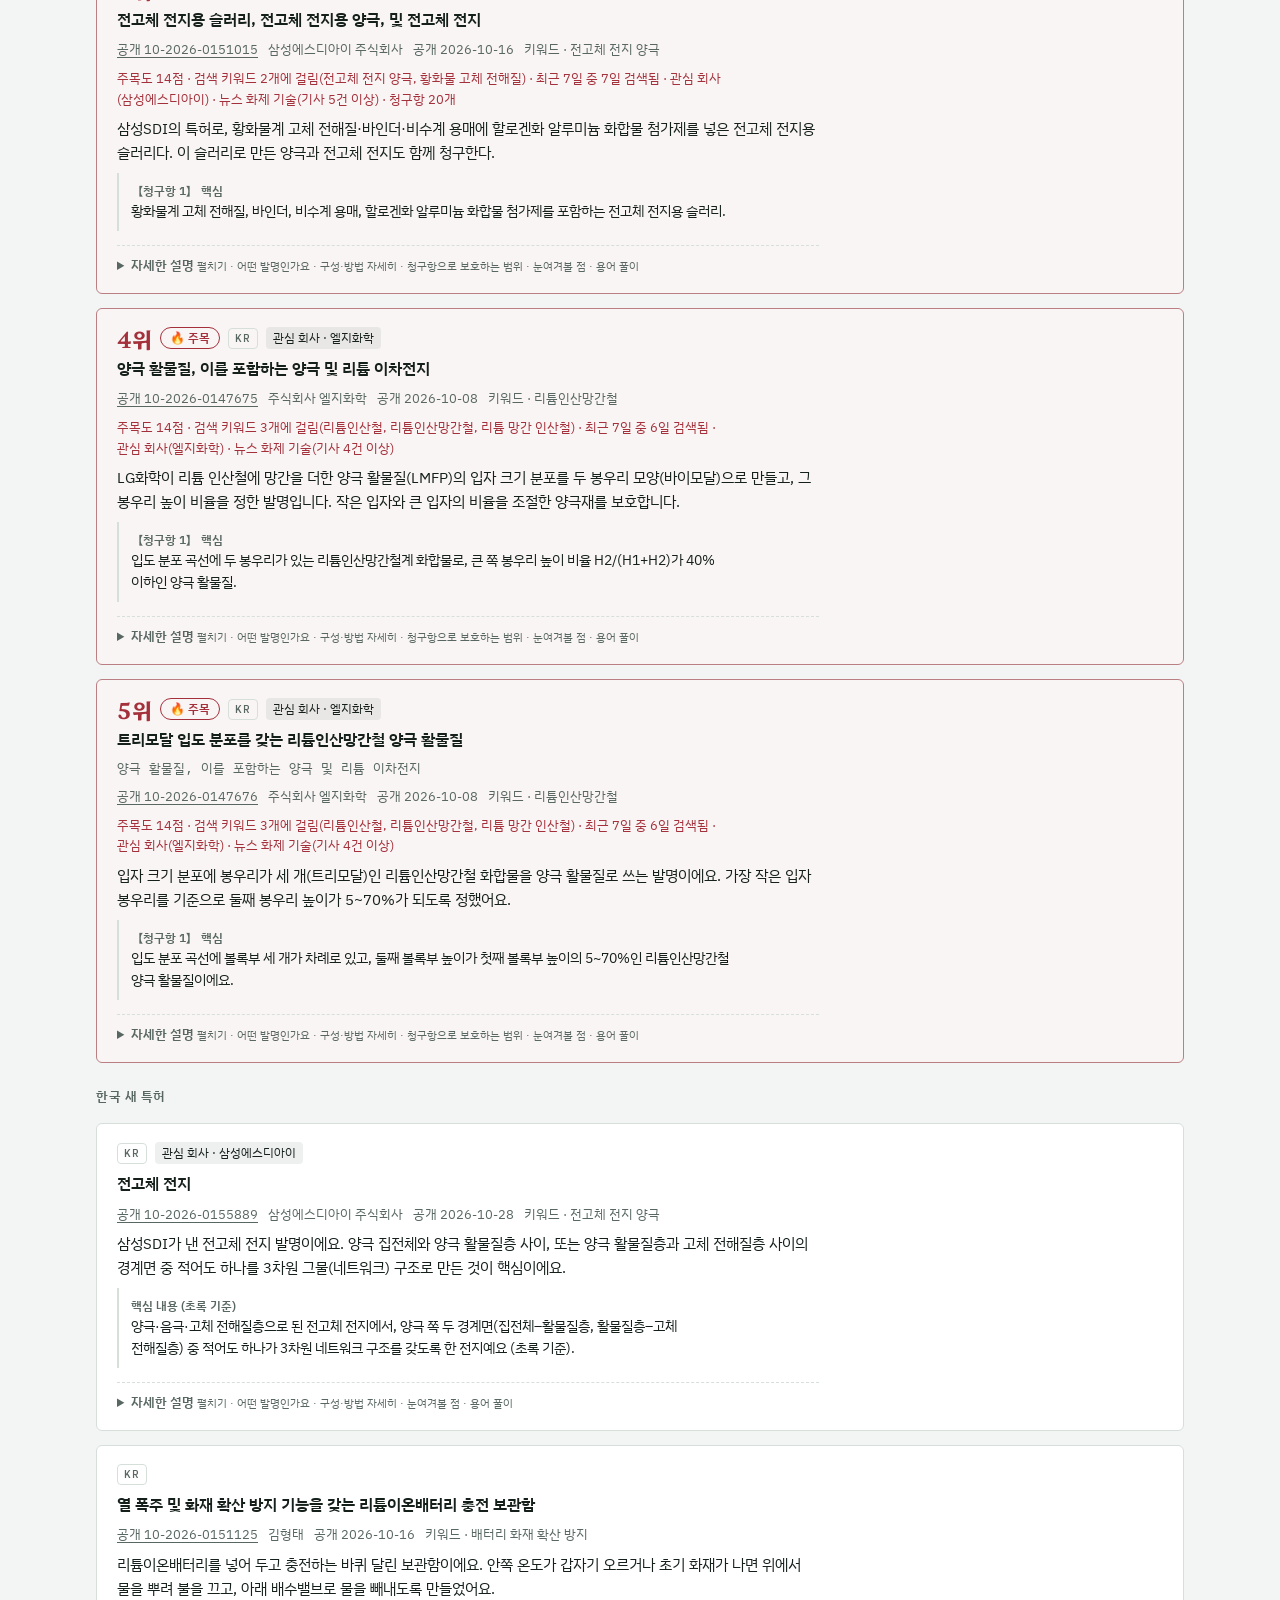
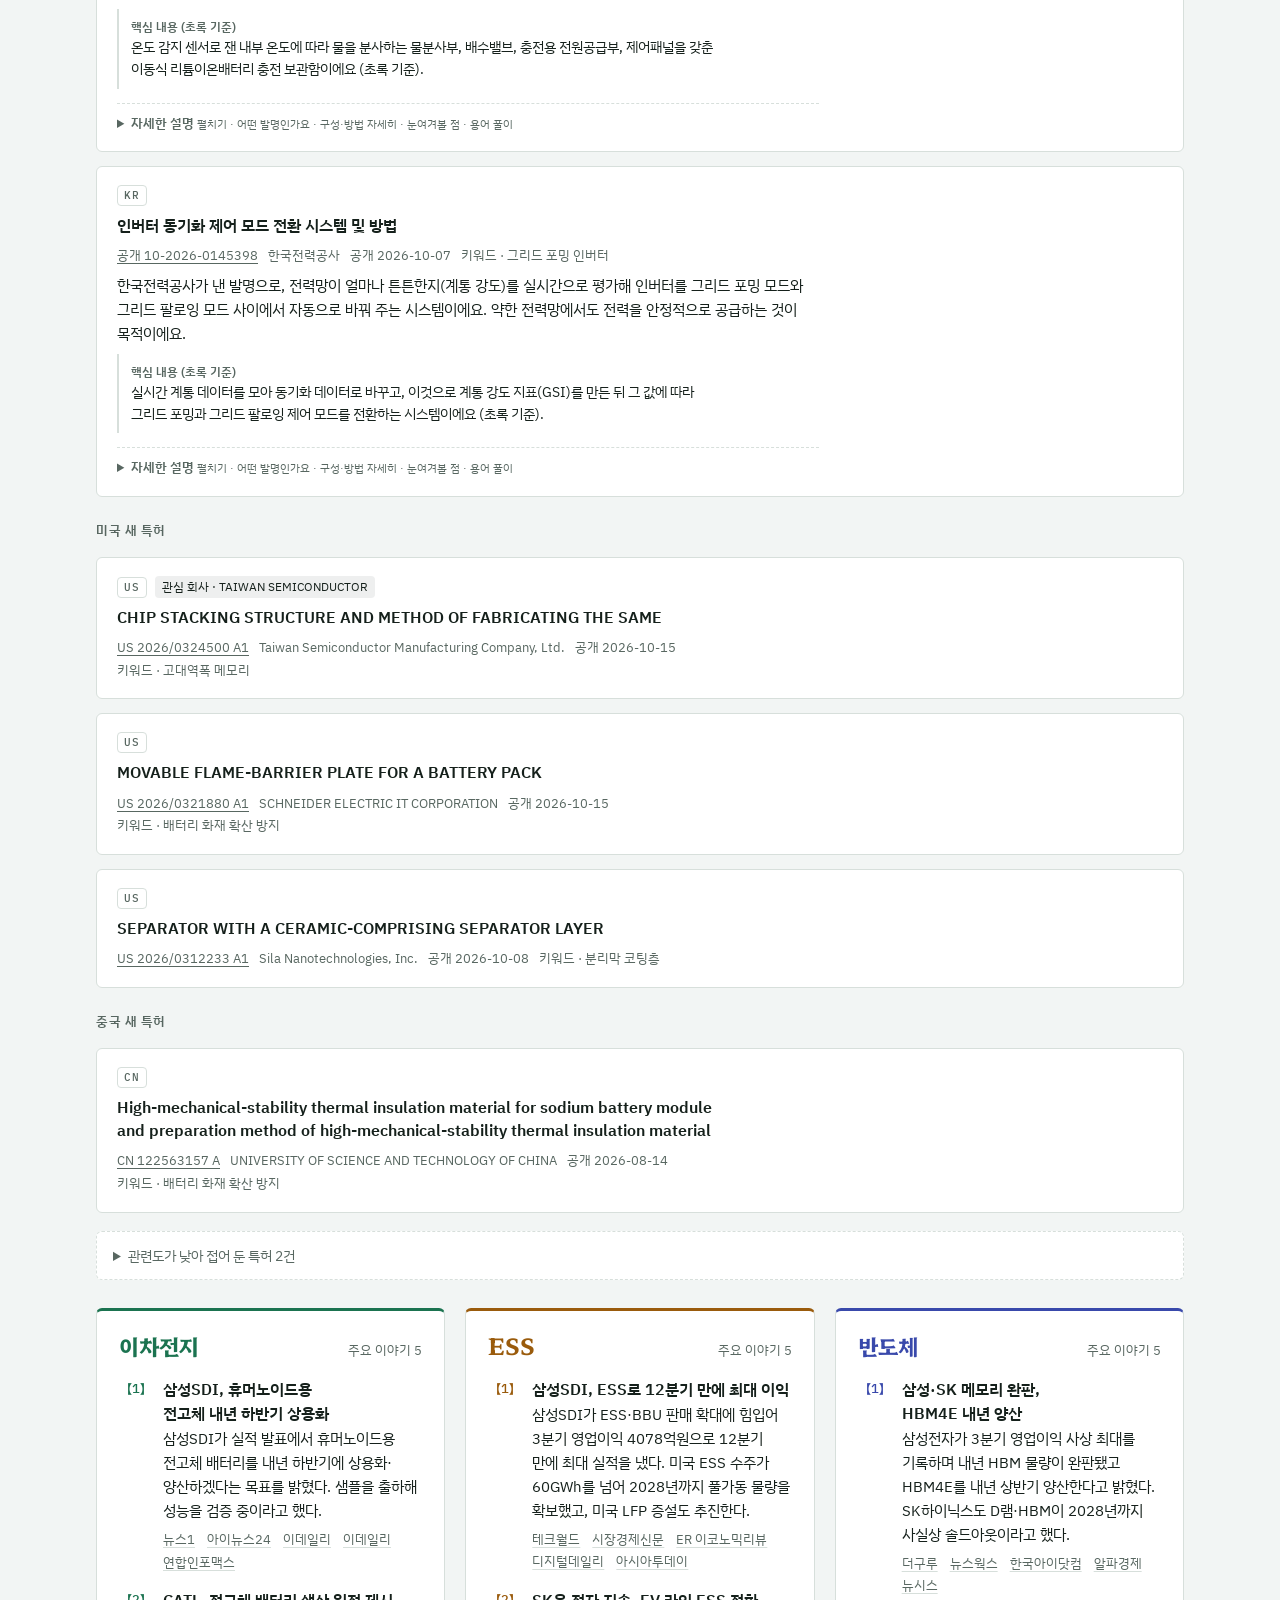
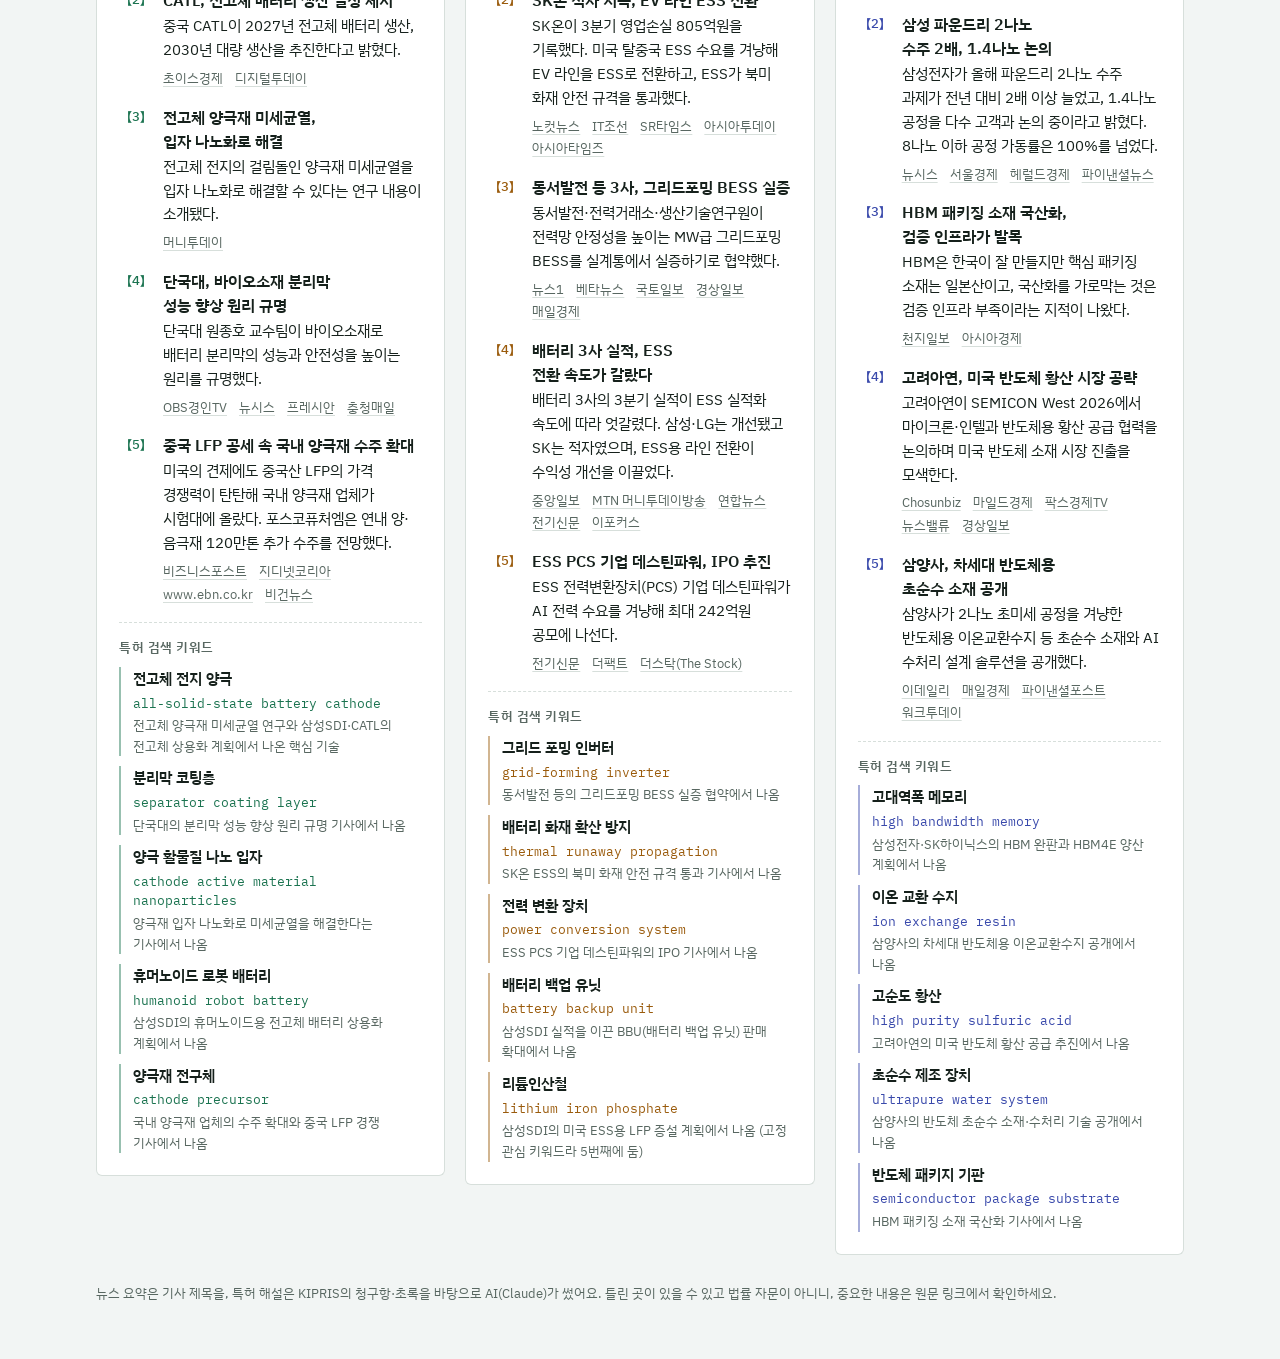
==== commit 199dc513: "청구항 숫자 지도: 심층 리포트의 숫자 표를 범위 막대 그래프로 - patent_radar/claimmap.py: 두 심층 리포트의 '청구항에 나온 숫자' 표(252줄)를 읽어  " ====
--- a/docs/index.html
+++ b/docs/index.html
@@ -248,6 +248,7 @@
         기술 키워드를 뽑아 KIPRIS에서 한·미·중 특허를 찾고, Claude가 청구항을 한국어로 풀어 써요.</p>
       <p class="about">
         <a href="https://github.com/ChoJiwon00/patent-radar/blob/main/reports/deep/high-density-lfp-2026-10.md" target="_blank" rel="noopener noreferrer">LFP 심층 리포트: 고밀도 LFP와 표면 코팅 ↗</a>
+        · <a href="claims.html">청구항 숫자 지도</a>
         · <a href="https://github.com/ChoJiwon00/patent-radar" target="_blank" rel="noopener noreferrer">GitHub에서 코드 보기 ↗</a>
         · <a href="guide.html">특허가 처음이라면? 한 장 가이드</a><span id="updated"></span>
       </p>
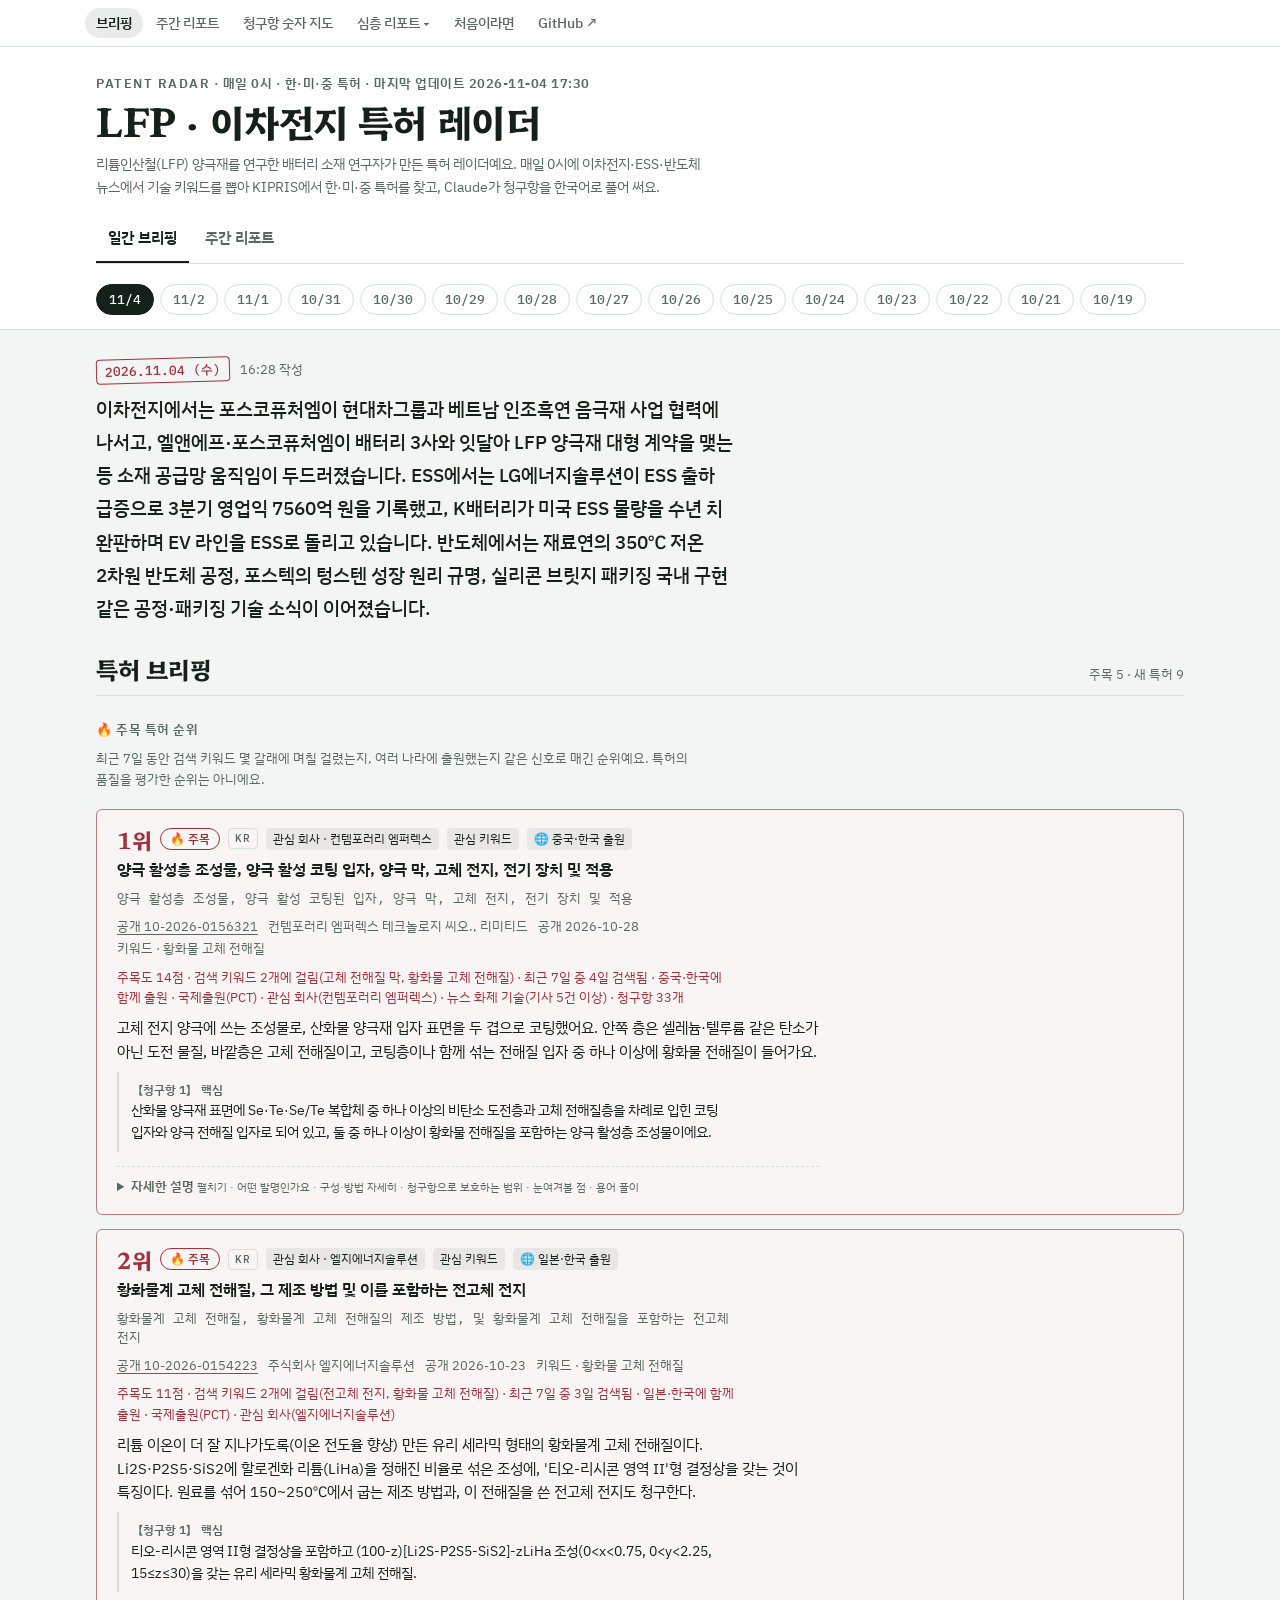
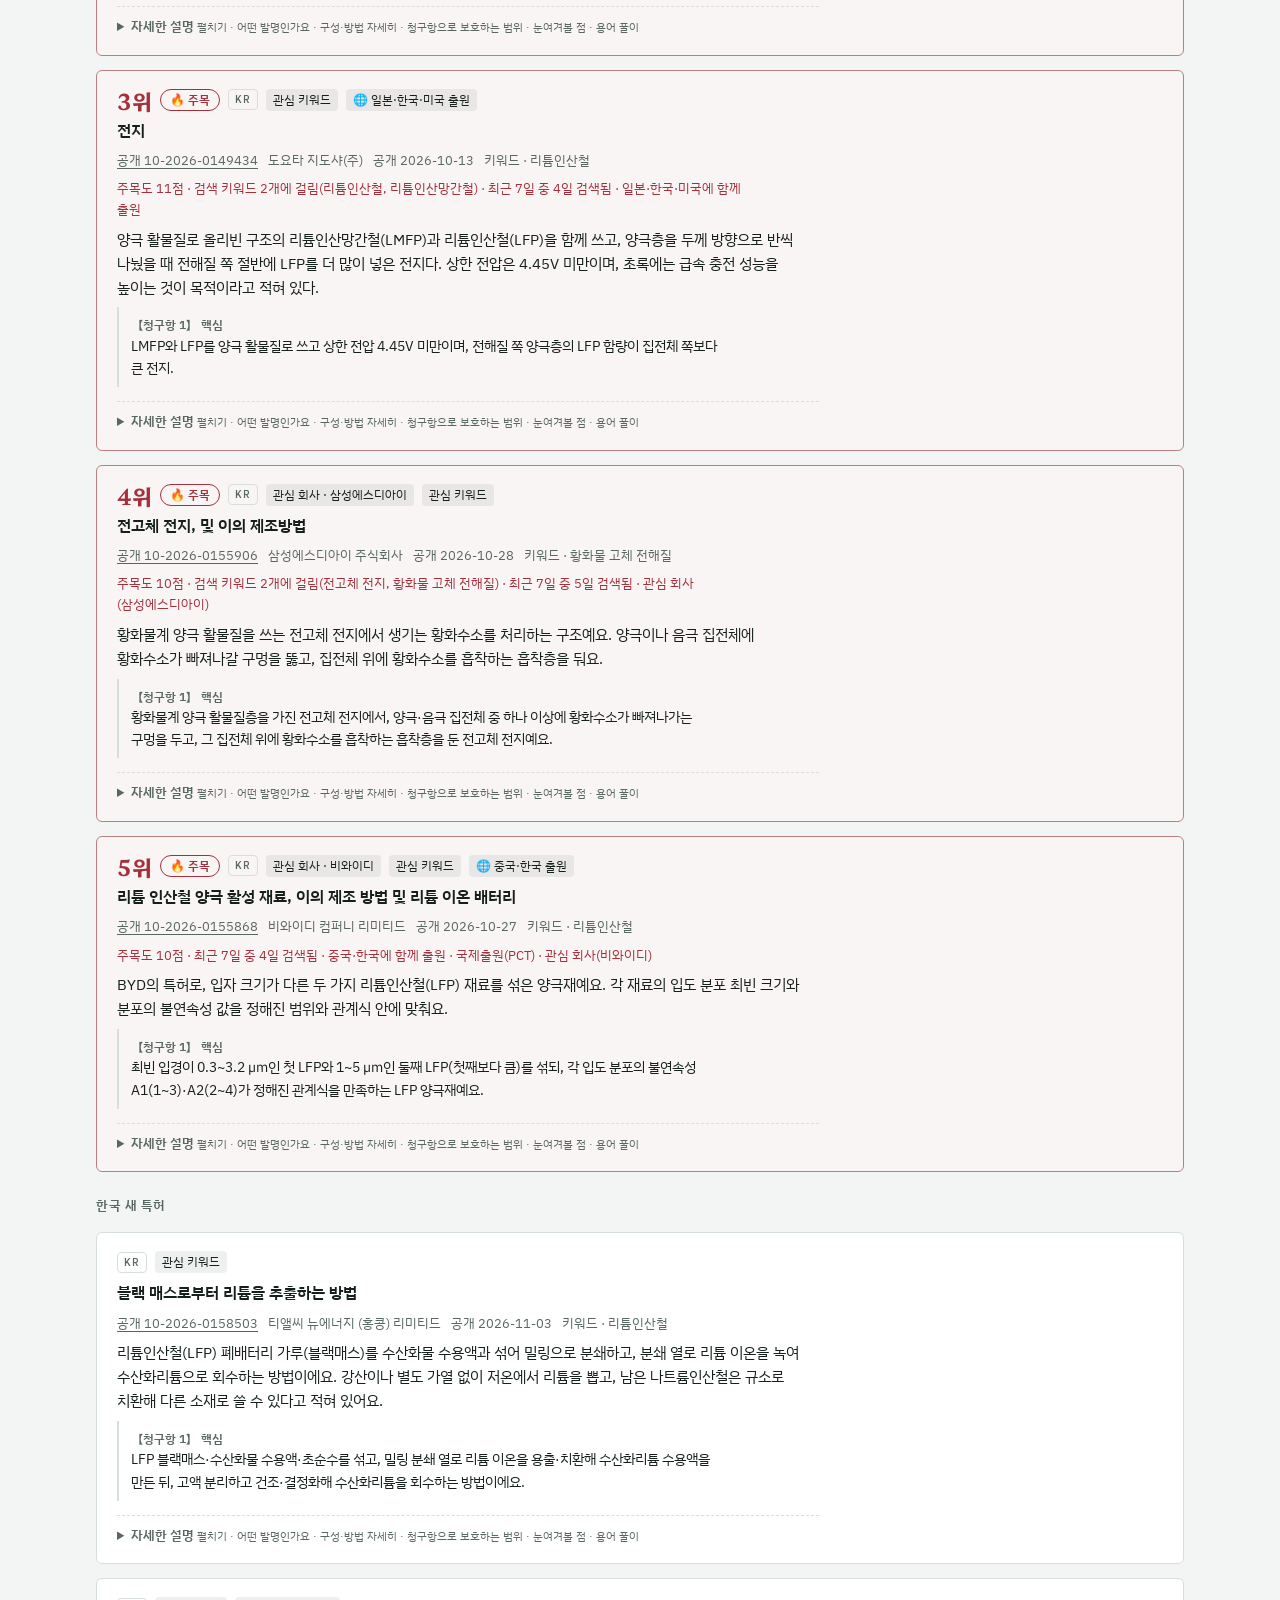
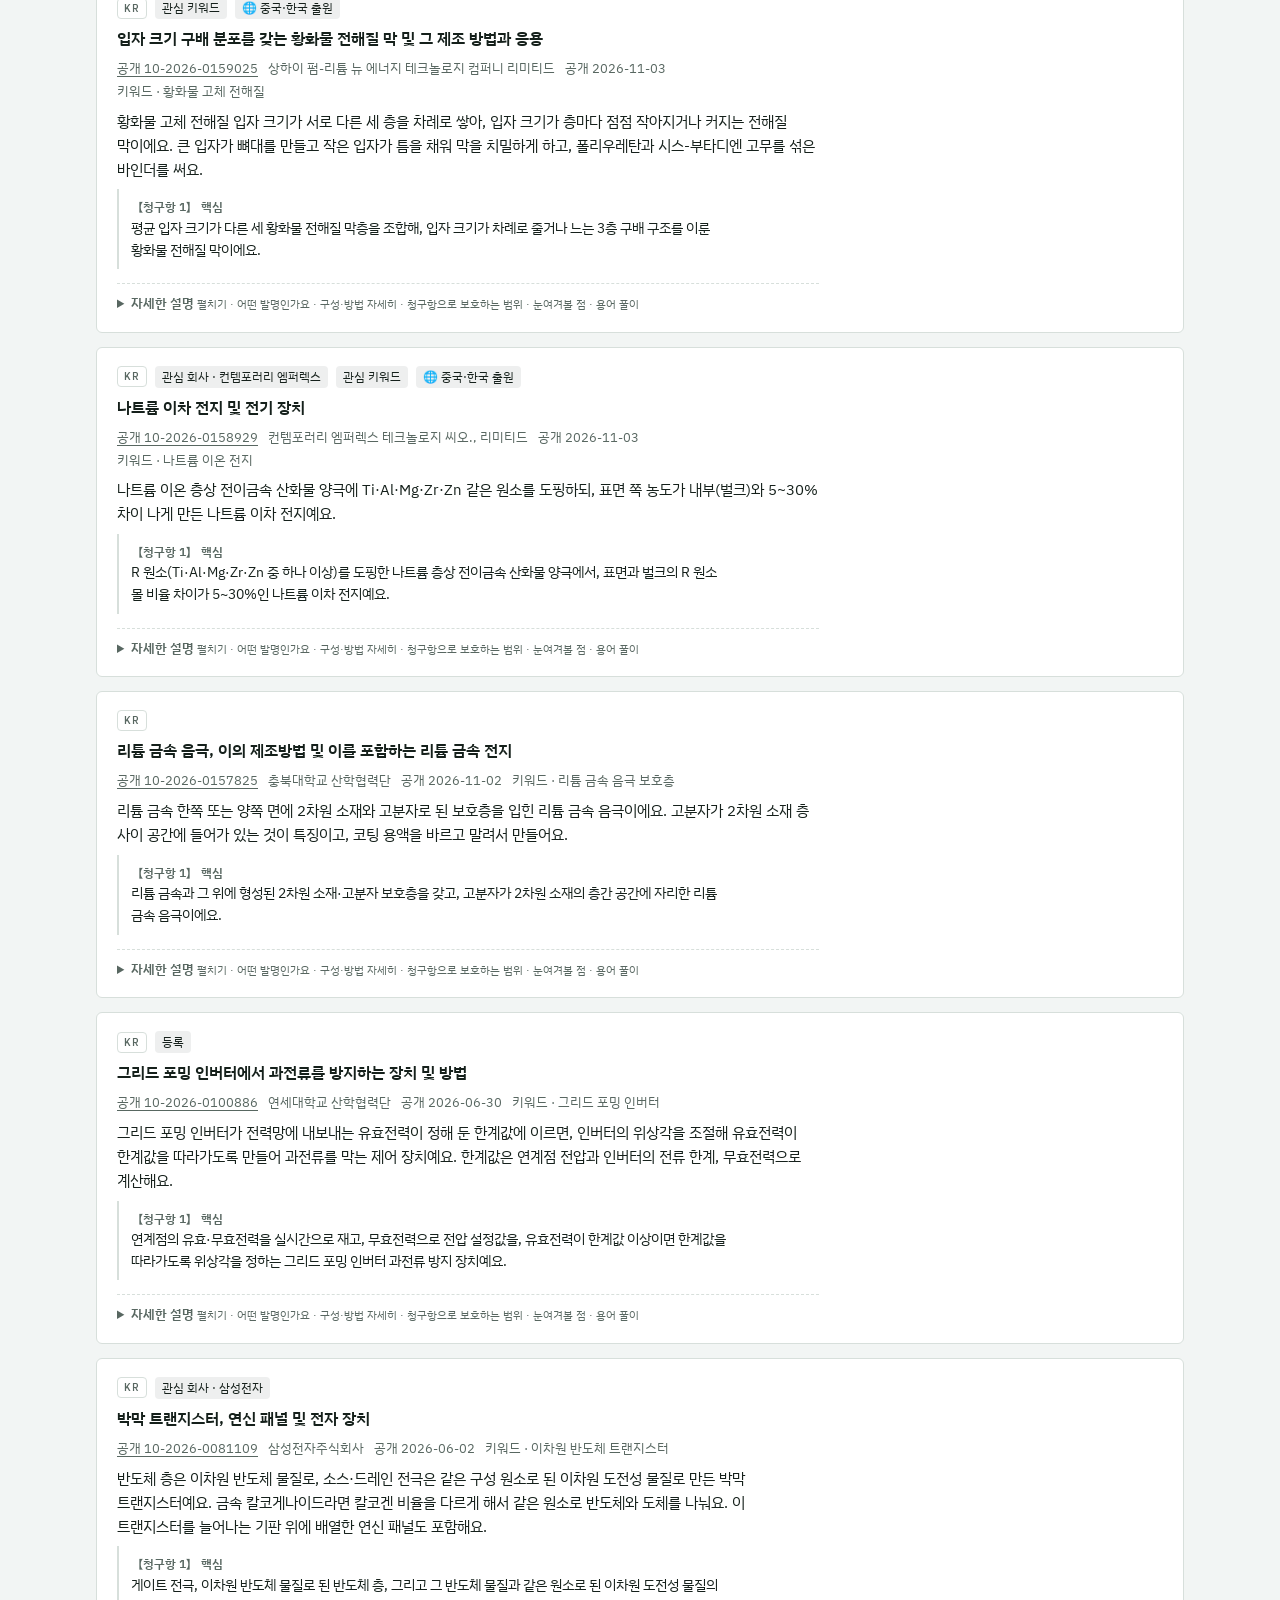
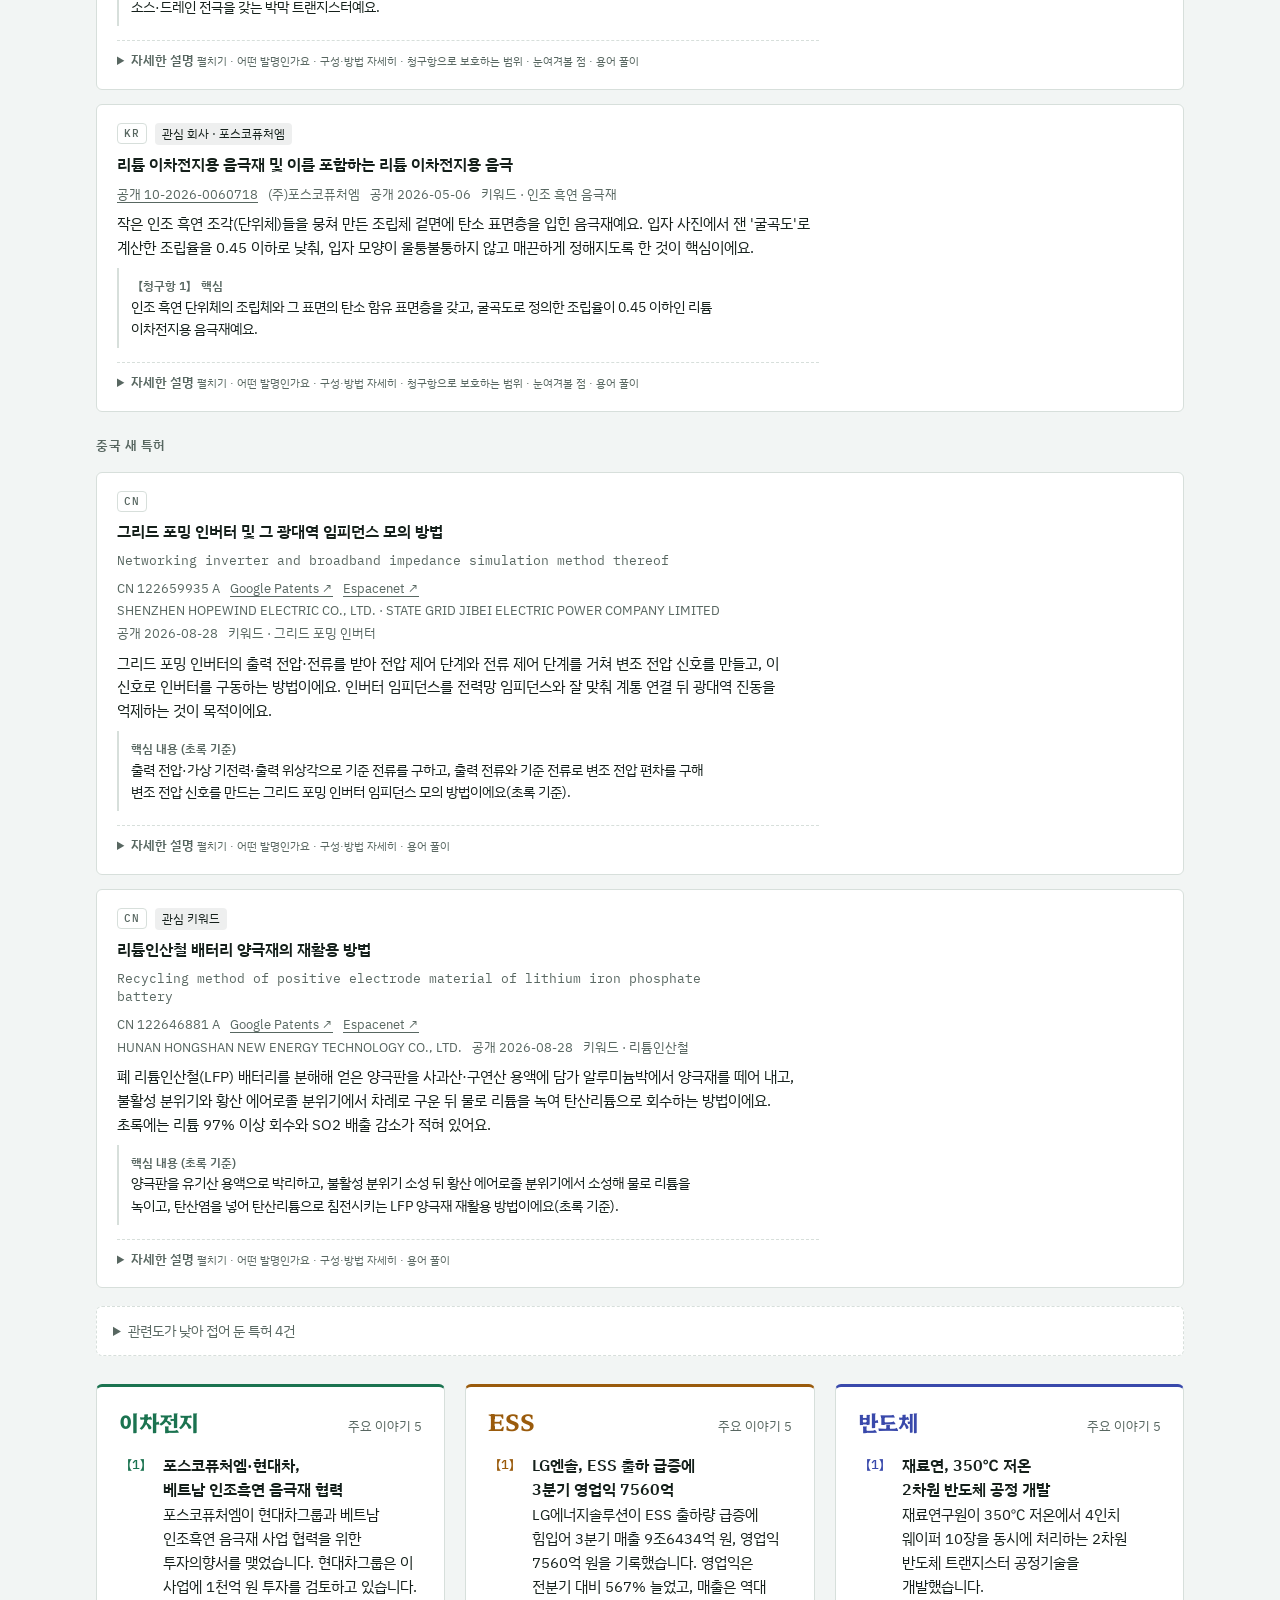
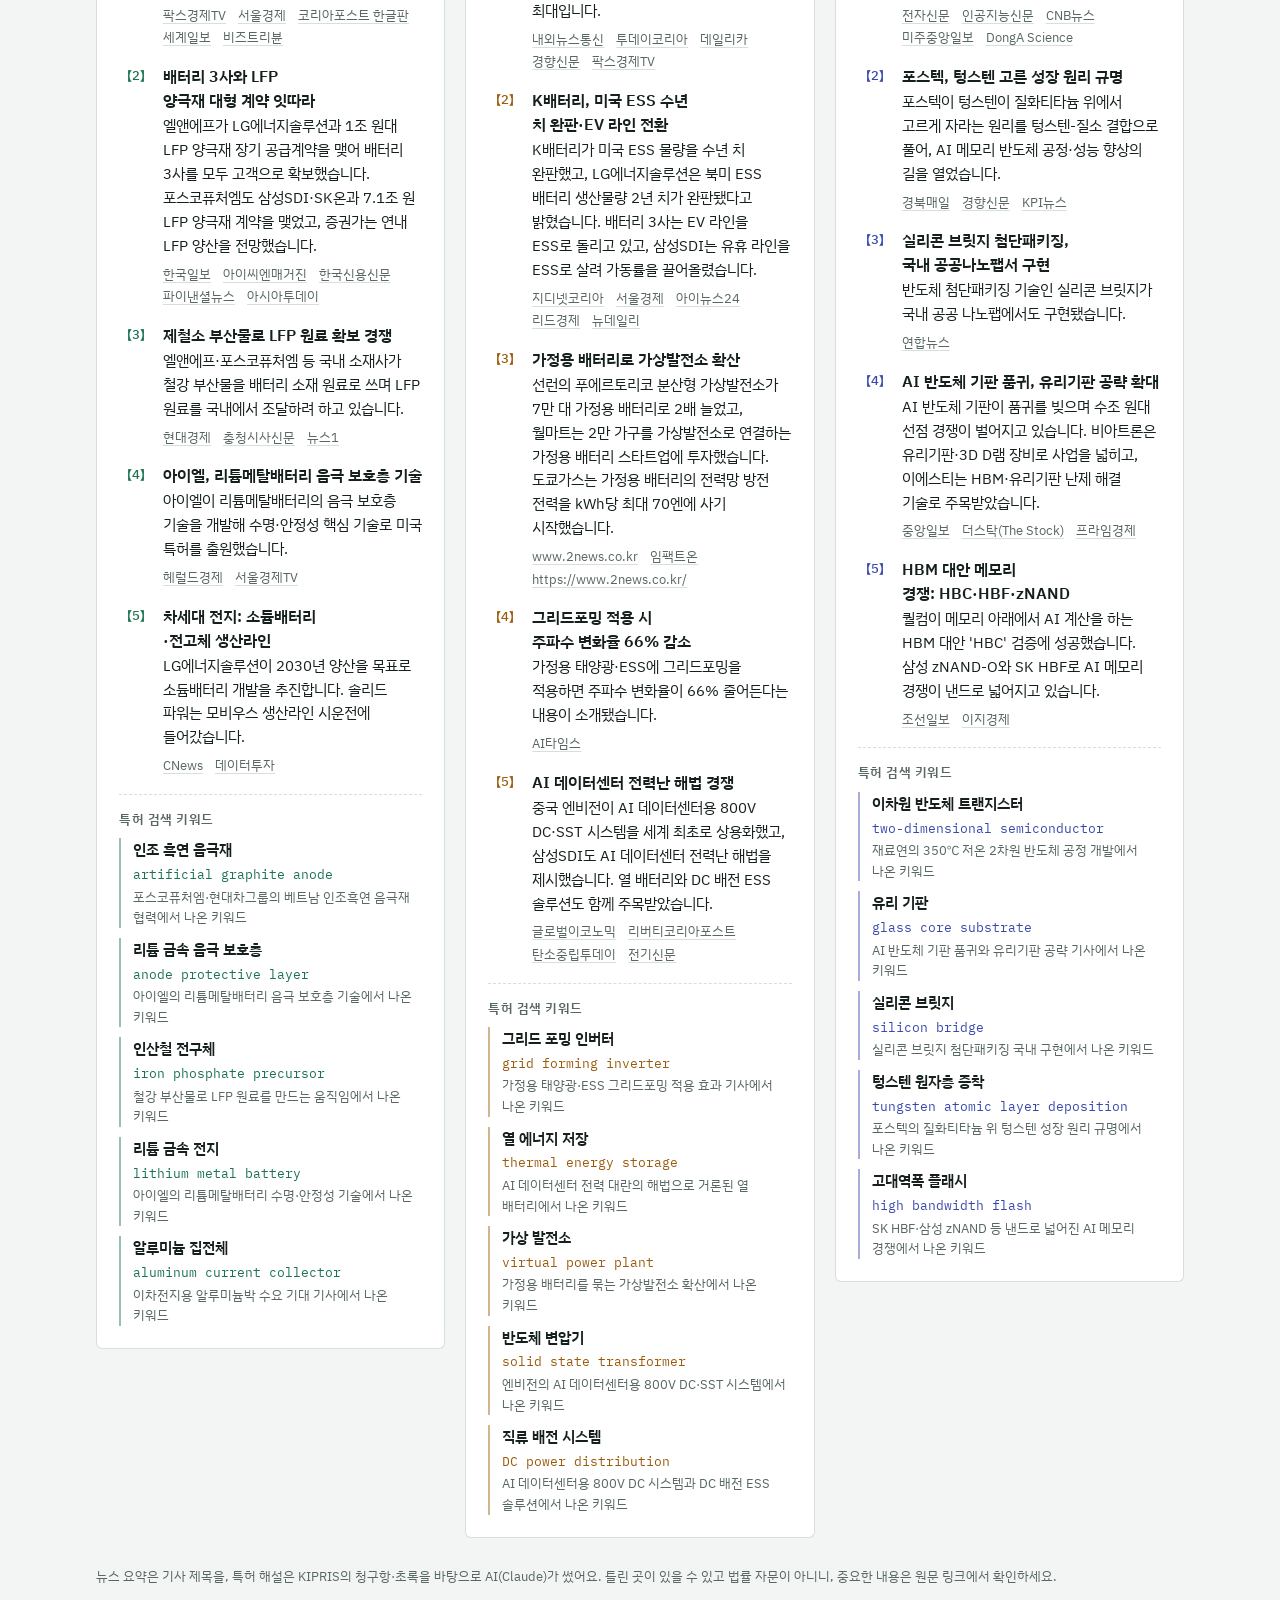
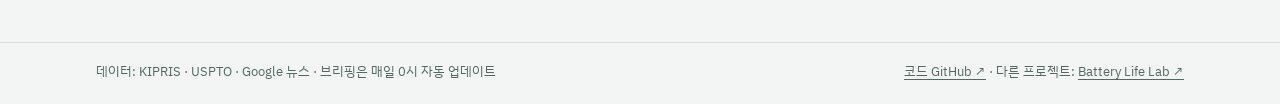
==== commit 93d94426: "사이트·README 길 찾기: 공통 메뉴·바닥글, 따라오는 목차, 특허 두 번째 링크 - 브리핑·청구항 숫자 지도·한 장 가이드에 같은 메뉴(브리핑·주간·청구항 지도·심층 리포트·" ====
--- a/docs/index.html
+++ b/docs/index.html
@@ -75,7 +75,6 @@
   .eyebrow .en { font-family: var(--mono); letter-spacing: .12em; text-transform: uppercase; }
   h1 { margin: 0; font: 700 clamp(26px, 4.6vw, 38px)/1.2 var(--display); letter-spacing: -.01em; text-wrap: balance; }
   .about { margin: 2px 0 0; font-size: 14px; color: var(--muted); max-width: 76ch; }
-  .about a { color: var(--ink); text-underline-offset: 3px; }
   #updated { white-space: nowrap; }
 
   .modes { display: flex; gap: 4px; margin-top: 14px; border-bottom: 1px solid var(--line); }
@@ -232,26 +231,104 @@
 
   .foot { margin: 0; font-size: 12.5px; color: var(--muted); }
 
+  /* 길게 내렸을 때: 위에 붙는 얇은 띠(일간 브리핑의 날짜 + 그날 있는 꼭지로 바로 가기)와 맨 위 버튼 */
+  :root { scroll-padding-top: 56px; }  /* 바로 가기·키보드 이동 때 띠에 가리지 않게 */
+  .jumpbar {
+    position: fixed; top: 0; left: 0; right: 0; z-index: 30; padding-top: env(safe-area-inset-top, 0px);
+    background: var(--surface); border-bottom: 1px solid var(--line); box-shadow: 0 2px 12px rgb(0 0 0 / .06);
+    transform: translateY(-100%); visibility: hidden; transition: transform .2s ease, visibility .2s;
+  }
+  .jumpbar.show { transform: none; visibility: visible; }
+  .jumpbar .wrap { display: flex; align-items: center; gap: 12px; padding-block: 6px; }
+  .jb-date { flex: none; font: 500 12.5px/1 var(--mono); font-variant-numeric: tabular-nums; color: var(--stamp); }
+  .jb-links { display: flex; gap: 2px; min-width: 0; overflow-x: auto; scrollbar-width: none; }
+  .jb-links::-webkit-scrollbar { display: none; }
+  .jb-links a {
+    flex: none; padding: 6px 10px; border-radius: 999px; white-space: nowrap;
+    font: 500 13px/1.2 var(--body); color: var(--muted); text-decoration: none;
+  }
+  .jb-links a:hover { color: var(--ink); }
+  .jb-links a[aria-current="true"] { color: var(--ink); background: color-mix(in srgb, var(--ink) 8%, transparent); }
+  .totop {
+    position: fixed; z-index: 30;
+    right: max(16px, env(safe-area-inset-right, 0px)); bottom: max(16px, env(safe-area-inset-bottom, 0px));
+    background: var(--surface); border: 1px solid var(--line); border-radius: 999px; box-shadow: 0 4px 16px rgb(0 0 0 / .12);
+    padding: 9px 14px; font: 600 13px/1 var(--body); cursor: pointer;
+    opacity: 0; visibility: hidden; transition: opacity .2s, visibility .2s;
+  }
+  .totop.show { opacity: 1; visibility: visible; }
+  .totop:hover { border-color: var(--muted); }
+
+  /* 공통 메뉴·바닥글: artifact/briefing.html·docs/claims.html·docs/guide.html에 똑같이 들어 있다(세 곳을 함께 고친다).
+     넓은 화면에서는 한 줄, 좁으면 칩처럼 두 줄로 접힌다. */
+  .sitenav { position: relative; z-index: 20; background: var(--surface); border-bottom: 1px solid var(--line); }
+  .sitenav-in, .sitefoot-in {
+    max-width: var(--site-w, 1120px); margin: 0 auto;
+    padding-left: max(16px, env(safe-area-inset-left, 0px));
+    padding-right: max(16px, env(safe-area-inset-right, 0px));
+  }
+  .sitenav-list { list-style: none; margin: 0 0 0 -11px; padding: 8px 0; display: flex; flex-wrap: wrap; gap: 2px; }
+  .sitenav-list > li { position: relative; }
+  .sitenav a, .sitenav summary {
+    display: block; padding: 6px 11px; border-radius: 999px; white-space: nowrap; cursor: pointer;
+    font: 500 13.5px/1.3 var(--body); color: var(--muted); text-decoration: none;
+  }
+  .sitenav details { margin: 0; }
+  .sitenav summary { list-style: none; }
+  .sitenav summary::-webkit-details-marker { display: none; }
+  .sitenav a:hover, .sitenav summary:hover, .sitenav details[open] > summary { color: var(--ink); background: color-mix(in srgb, var(--ink) 6%, transparent); }
+  .sitenav a[aria-current="page"] { color: var(--ink); font-weight: 600; background: color-mix(in srgb, var(--ink) 9%, transparent); }
+  .sitenav-menu {
+    position: absolute; top: calc(100% + 4px); left: 0; z-index: 1; width: max-content; max-width: calc(100vw - 32px);
+    list-style: none; margin: 0; padding: 6px; display: grid; gap: 2px;
+    background: var(--surface); border: 1px solid var(--line); border-radius: 8px; box-shadow: 0 6px 24px rgb(0 0 0 / .14);
+  }
+  .sitenav-menu a { border-radius: 6px; padding: 8px 10px; color: var(--ink); white-space: normal; }
+  .sitefoot { border-top: 1px solid var(--line); font-size: 12.5px; color: var(--muted); }
+  .sitefoot-in { display: flex; flex-wrap: wrap; justify-content: space-between; gap: 4px 20px; padding-block: 18px max(22px, env(safe-area-inset-bottom, 0px)); }
+  .sitefoot p { margin: 0; }
+  .sitefoot a { color: inherit; text-underline-offset: 3px; }
+  .sitefoot a:hover { color: var(--ink); }
+  /* 공통 메뉴·바닥글 끝 */
+
   @media (max-width: 480px) {
     .topic { padding: 18px 16px 20px; }
     .barlist li { grid-template-columns: minmax(0, 7em) 1fr auto; }
+    .jb-y { display: none; }  /* 띠에서는 연도를 빼고 월·일만 */
   }
   @media (prefers-reduced-motion: reduce) { * { transition: none !important; } }
 </style>
 
+<!-- 공통 메뉴: artifact/briefing.html(사이트 첫 화면)·docs/claims.html·docs/guide.html에 똑같이 들어 있다. 고칠 때는 세 곳을 함께 고친다.
+     사이트 주소를 전체 주소로 적어서 claude.ai 비공개 페이지 안에서도 링크가 맞게 열린다. -->
+<nav class="sitenav" aria-label="사이트 메뉴">
+  <div class="sitenav-in">
+    <ul class="sitenav-list">
+      <li><a href="https://chojiwon00.github.io/patent-radar/" data-mode="daily" aria-current="page">브리핑</a></li>
+      <li><a href="https://chojiwon00.github.io/patent-radar/#weekly" data-mode="weekly">주간 리포트</a></li>
+      <li><a href="https://chojiwon00.github.io/patent-radar/claims.html">청구항 숫자 지도</a></li>
+      <li>
+        <details>
+          <summary>심층 리포트 <span aria-hidden="true">▾</span></summary>
+          <ul class="sitenav-menu">
+            <li><a href="https://github.com/ChoJiwon00/patent-radar/blob/main/reports/deep/high-density-lfp-2026-10.md" target="_blank" rel="noopener noreferrer">고밀도 리튬인산철(LFP) 양극재 ↗</a></li>
+            <li><a href="https://github.com/ChoJiwon00/patent-radar/blob/main/reports/deep/lfp-process-2026-10.md" target="_blank" rel="noopener noreferrer">리튬인산철(LFP) 양산 공정 ↗</a></li>
+          </ul>
+        </details>
+      </li>
+      <li><a href="https://chojiwon00.github.io/patent-radar/guide.html">처음이라면</a></li>
+      <li><a href="https://github.com/ChoJiwon00/patent-radar" target="_blank" rel="noopener noreferrer">GitHub ↗</a></li>
+    </ul>
+  </div>
+</nav>
+
 <header class="masthead">
   <div class="wrap">
-    <p class="eyebrow"><span class="en">Patent Radar</span> · 매일 0시 · 한·미·중 특허</p>
+    <p class="eyebrow"><span class="en">Patent Radar</span> · 매일 0시 · 한·미·중 특허<span id="updated"></span></p>
     <h1>LFP · 이차전지 특허 레이더</h1>
     <div id="about">
       <p class="about">리튬인산철(LFP) 양극재를 연구한 배터리 소재 연구자가 만든 특허 레이더예요. 매일 0시에 이차전지·ESS·반도체 뉴스에서
         기술 키워드를 뽑아 KIPRIS에서 한·미·중 특허를 찾고, Claude가 청구항을 한국어로 풀어 써요.</p>
-      <p class="about">
-        <a href="https://github.com/ChoJiwon00/patent-radar/blob/main/reports/deep/high-density-lfp-2026-10.md" target="_blank" rel="noopener noreferrer">LFP 심층 리포트: 고밀도 LFP와 표면 코팅 ↗</a>
-        · <a href="claims.html">청구항 숫자 지도</a>
-        · <a href="https://github.com/ChoJiwon00/patent-radar" target="_blank" rel="noopener noreferrer">GitHub에서 코드 보기 ↗</a>
-        · <a href="guide.html">특허가 처음이라면? 한 장 가이드</a><span id="updated"></span>
-      </p>
     </div>
     <nav class="modes" role="tablist" aria-label="보기">
       <button id="mode-daily" type="button" role="tab" aria-selected="true">일간 브리핑</button>
@@ -261,12 +338,28 @@
   </div>
 </header>
 
+<nav class="jumpbar" id="jumpbar" aria-label="이 날의 꼭지로 바로 가기">
+  <div class="wrap">
+    <span class="jb-date" id="jb-date"></span>
+    <span class="jb-links" id="jb-links"></span>
+  </div>
+</nav>
+
 <main class="wrap" id="main">
   <div class="notice">
     <strong>브리핑을 불러오는 중이에요</strong>
     매일 0시쯤 뉴스와 특허 브리핑이 이곳에 쌓여요.
   </div>
 </main>
+
+<footer class="sitefoot">
+  <div class="sitefoot-in">
+    <p>데이터: KIPRIS · USPTO · Google 뉴스 · 브리핑은 매일 0시 자동 업데이트</p>
+    <p><a href="https://github.com/ChoJiwon00/patent-radar" target="_blank" rel="noopener noreferrer">코드 GitHub ↗</a> · 다른 프로젝트: <a href="https://github.com/ChoJiwon00/battery-life-lab" target="_blank" rel="noopener noreferrer">Battery Life Lab ↗</a></p>
+  </div>
+</footer>
+
+<button type="button" class="totop" id="totop" aria-label="맨 위로">↑ 맨 위</button>
 
 <script>
   const WEEKDAYS = ["일", "월", "화", "수", "목", "금", "토"];
@@ -332,6 +425,10 @@
   function renderNav() {
     for (const mode of ["daily", "weekly"]) {
       document.getElementById(`mode-${mode}`).setAttribute("aria-selected", String(state.mode === mode));
+    }
+    for (const a of document.querySelectorAll(".sitenav [data-mode]")) {
+      if (a.dataset.mode === state.mode) a.setAttribute("aria-current", "page");
+      else a.removeAttribute("aria-current");
     }
     const nav = document.getElementById("days");
     const chips =
@@ -425,6 +522,17 @@
     return button;
   }
 
+  // 원문 링크. url_label(예: 'USPTO 원문(PDF)')이 있으면 원문 링크 글자로 쓰고 번호는 따로 적는다. alt_url(Espacenet)은 두 번째 링크로.
+  // 두 키가 없는 예전 데이터는 지금처럼 번호가 곧 링크다. 일간 카드와 주간 목록이 같은 규칙을 쓴다.
+  function sourceLinks(item, number, className) {
+    const label = safeUrl(item.url) && item.url_label ? String(item.url_label) : null;
+    return [
+      label && !label.includes(number) ? el("span", { textContent: number, className: className || "" }) : null,
+      link(item.url, label ? `${label.replace(/\s*↗$/, "")} ↗` : number, className),
+      safeUrl(item.alt_url) ? link(item.alt_url, "Espacenet ↗", className) : null,
+    ];
+  }
+
   function renderPatent(item, day) {
     const card = el("li", { className: item.rank ? "pat hot" : "pat" });
     const top = el("div", { className: "pat-top" });
@@ -443,7 +551,7 @@
     card.append(top, el("h4", { textContent: item.title_ko || item.title }));
     if (item.title_ko && item.title_ko !== item.title) card.append(el("p", { className: "orig", textContent: item.title }));
 
-    const meta = el("p", { className: "pat-meta" }, link(item.url, item.number));
+    const meta = el("p", { className: "pat-meta" }, ...sourceLinks(item, item.number));
     if (item.applicant) meta.append(el("span", { textContent: item.applicant }));
     if (item.published_at) meta.append(el("span", { textContent: `공개 ${item.published_at}` }));
     meta.append(el("span", { textContent: `키워드 · ${item.keyword}` }));
@@ -497,20 +605,21 @@
       el("header", {}, el("h2", { textContent: "특허 브리핑" }),
         el("span", { className: "count", textContent: `주목 ${spotlight.length} · 새 특허 ${items.length}` })));
     if (spotlight.length) {
-      section.append(el("h3", { textContent: "🔥 주목 특허 순위" }),
+      section.append(el("h3", { id: "sec-hot", tabIndex: -1, textContent: "🔥 주목 특허 순위" }),
         el("p", { className: "note", textContent: "최근 7일 동안 검색 키워드 몇 갈래에 며칠 걸렸는지, 여러 나라에 출원했는지 같은 신호로 매긴 순위예요. 특허의 품질을 평가한 순위는 아니에요." }),
         el("ol", { className: "pat-list" }, ...spotlight.map((i) => renderPatent(i, p.day))));
     }
     for (const cc of ["KR", "US", "CN"]) {
       const group = items.filter((i) => i.country === cc);
       if (group.length) {
-        section.append(el("h3", { textContent: `${COUNTRY_NAMES[cc]} 새 특허` }), el("ul", { className: "pat-list" }, ...group.map((i) => renderPatent(i, p.day))));
+        section.append(el("h3", { id: `sec-${cc.toLowerCase()}`, tabIndex: -1, textContent: `${COUNTRY_NAMES[cc]} 새 특허` }), el("ul", { className: "pat-list" }, ...group.map((i) => renderPatent(i, p.day))));
       }
     }
     if (low.length) {
       section.append(el("details", { className: "low" },
         el("summary", { textContent: `관련도가 낮아 접어 둔 특허 ${low.length}건` }),
         el("ul", {}, ...low.map((i) => el("li", {}, link(i.url, i.title_ko || i.title), " ",
+          ...(safeUrl(i.alt_url) ? [link(i.alt_url, "Espacenet ↗"), " "] : []),
           el("small", { textContent: `${COUNTRY_NAMES[i.country] || i.country} · ${i.relevance_note || ""}` }))))));
     }
     return section;
@@ -548,7 +657,8 @@
         b ? el("p", { className: "overview", textContent: b.overview }) : null),
       renderStarred(),
       p ? renderPatents(p) : null,
-      b ? el("div", { className: "topics" }, ...(b.topics || []).map(renderTopic)) : null,
+      b && b.topics && b.topics.length
+        ? el("div", { className: "topics", id: "sec-news", tabIndex: -1 }, ...b.topics.map(renderTopic)) : null,
       el("p", { className: "foot", textContent: "뉴스 요약은 기사 제목을, 특허 해설은 KIPRIS의 청구항·초록을 바탕으로 AI(Claude)가 썼어요. 틀린 곳이 있을 수 있고 법률 자문이 아니니, 중요한 내용은 원문 링크에서 확인하세요." }),
     ].filter(Boolean));
   }
@@ -600,7 +710,7 @@
     if (p.spotlight.length) {
       blocks.push(el("section", { className: "block" }, el("header", {}, el("h2", { textContent: "🔥 이번 주 주목 특허" })),
         el("ol", { className: "starred" }, ...p.spotlight.map((x) => el("li", {},
-          el("span", { className: "rank", textContent: `${x.rank}위` }), el("b", { textContent: x.title }), link(x.url, x.number, "meta"),
+          el("span", { className: "rank", textContent: `${x.rank}위` }), el("b", { textContent: x.title }), ...sourceLinks(x, x.number, "meta"),
           el("span", { className: "meta", textContent: `${x.applicant || ""} · ${x.score}점` }))))));
     }
     const charts = [];
@@ -626,17 +736,96 @@
     if (s.stars && s.stars.length) {
       blocks.push(el("section", { className: "block" }, el("h3", { textContent: "★ 관심 특허 진행 상태" }),
         el("ul", { className: "starred" }, ...s.stars.map((x) => el("li", {}, el("b", { textContent: x.title_ko || x.title || x.key }),
-          link(x.url, x.number || x.key, "meta"), el("span", { className: "meta", textContent: `${x.status || "-"}${x.changed_this_week ? " · 이번 주 바뀜" : ""}` }))))));
+          ...sourceLinks(x, x.number || x.key, "meta"), el("span", { className: "meta", textContent: `${x.status || "-"}${x.changed_this_week ? " · 이번 주 바뀜" : ""}` }))))));
     }
     blocks.push(el("p", { className: "foot", textContent: "분석은 Claude가 일주일치 뉴스·특허 브리핑을 바탕으로 작성했어요." }));
     main.replaceChildren(...blocks);
   }
 
+  // ---------------------------------------------------------------- 길게 내렸을 때: 바로 가기 띠, 맨 위 버튼
+
+  const JUMPS = [["sec-hot", "주목 특허"], ["sec-kr", "한국"], ["sec-us", "미국"], ["sec-cn", "중국"], ["sec-news", "뉴스"]];
+  const scrollBehavior = () => (matchMedia("(prefers-reduced-motion: reduce)").matches ? "auto" : "smooth");
+
+  // 그날 화면에 실제로 있는 꼭지만 띠에 넣는다. 주간 리포트에서는 띠를 쓰지 않는다.
+  function renderJumpbar() {
+    const targets = state.mode === "daily" ? JUMPS.filter(([id]) => document.getElementById(id)) : [];
+    const day = targets.length ? formatDay(state.selected) : "";
+    document.getElementById("jb-date").replaceChildren(el("span", { className: "jb-y", textContent: day.slice(0, 5) }), day.slice(5));
+    document.getElementById("jb-links").replaceChildren(...targets.map(([id, label]) => {
+      const a = el("a", { href: `#${id}`, textContent: label });
+      a.addEventListener("click", (e) => {
+        e.preventDefault();  // 주소의 #을 바꾸면 hashchange로 다시 그려지므로 직접 옮긴다
+        const target = document.getElementById(id);
+        target.scrollIntoView({ behavior: scrollBehavior(), block: "start" });
+        target.focus({ preventScroll: true });
+      });
+      return a;
+    }));
+    onScroll();
+  }
+
+  let scrollQueued = false;
+  function onScroll() {
+    scrollQueued = false;
+    const past = document.querySelector(".masthead").getBoundingClientRect().bottom < 0;
+    const links = [...document.querySelectorAll("#jb-links a")];
+    document.getElementById("jumpbar").classList.toggle("show", past && links.length > 0);
+    document.getElementById("totop").classList.toggle("show", past);
+    // 지금 읽는 꼭지: 띠 바로 아래를 지나간 마지막 꼭지
+    let current = null;
+    for (const a of links) {
+      if (document.getElementById(a.hash.slice(1)).getBoundingClientRect().top <= 80) current = a;
+    }
+    for (const a of links) {
+      if (a === current) a.setAttribute("aria-current", "true");
+      else a.removeAttribute("aria-current");
+    }
+  }
+  addEventListener("scroll", () => {
+    if (scrollQueued) return;
+    scrollQueued = true;
+    requestAnimationFrame(onScroll);
+  }, { passive: true });
+  addEventListener("resize", onScroll);
+
+  document.getElementById("totop").addEventListener("click", () => {
+    scrollTo({ top: 0, behavior: scrollBehavior() });
+    document.querySelector(".sitenav a").focus({ preventScroll: true });
+  });
+
+  // 공통 메뉴: '심층 리포트' 펼침은 바깥을 누르거나 Esc를 누르면 닫고, 화면 오른쪽 끝을 넘으면 왼쪽으로 민다.
+  (() => {
+    const more = document.querySelector(".sitenav details");
+    const menu = more.querySelector(".sitenav-menu");
+    more.addEventListener("toggle", () => {
+      menu.style.left = "";
+      if (!more.open) return;
+      const over = menu.getBoundingClientRect().right - (document.documentElement.clientWidth - 12);
+      if (over > 0) menu.style.left = `${-over}px`;
+    });
+    more.addEventListener("focusout", (e) => {
+      if (more.open && e.relatedTarget && !more.contains(e.relatedTarget)) more.open = false;
+    });
+    document.addEventListener("click", (e) => {
+      if (more.open && !more.contains(e.target)) more.open = false;
+    });
+    document.addEventListener("keydown", (e) => {
+      if (e.key !== "Escape" || !more.open) return;
+      more.open = false;
+      more.querySelector("summary").focus();
+    });
+  })();
+
   // ---------------------------------------------------------------- 공통
 
   function render() {
     renderNav();
-    const main = document.getElementById("main");
+    renderMain(document.getElementById("main"));
+    renderJumpbar();
+  }
+
+  function renderMain(main) {
     if (state.status === "unavailable") {
       main.replaceChildren(notice("브리핑을 불러오지 못했어요", "잠시 뒤 새로 고쳐 주세요. 같은 내용은 GitHub 저장소의 reports 폴더에서도 볼 수 있어요."));
       return;
@@ -658,11 +847,21 @@
     render();
   }
 
+  function setMode(mode) {
+    state.mode = mode;
+    history.replaceState(null, "", mode === "weekly" ? "#weekly" : location.pathname + location.search);
+    render();
+  }
+
   for (const mode of ["daily", "weekly"]) {
-    document.getElementById(`mode-${mode}`).addEventListener("click", () => {
-      state.mode = mode;
-      history.replaceState(null, "", mode === "weekly" ? "#weekly" : location.pathname + location.search);
-      render();
+    document.getElementById(`mode-${mode}`).addEventListener("click", () => setMode(mode));
+  }
+  // 공통 메뉴의 '브리핑'·'주간 리포트'는 이 페이지에서는 새로 불러오지 않고 보기만 바꾼다.
+  for (const a of document.querySelectorAll(".sitenav [data-mode]")) {
+    a.addEventListener("click", (e) => {
+      if (e.button !== 0 || e.metaKey || e.ctrlKey || e.shiftKey || e.altKey) return;  // 새 탭으로 열기는 그대로 둔다
+      e.preventDefault();
+      setMode(a.dataset.mode);
     });
   }
   // 주소의 #weekly만 바꿔도 탭이 따라 바뀌게 한다.
@@ -718,8 +917,15 @@
   }
 
   async function start() {
-    // 소개 문단은 공개 사이트용이라 claude.ai 비공개 페이지에서는 숨긴다.
-    if (window.claude && window.claude.use) document.getElementById("about").hidden = true;
+    if (window.claude && window.claude.use) {
+      // 소개 문단은 공개 사이트용이라 claude.ai 비공개 페이지에서는 숨긴다.
+      document.getElementById("about").hidden = true;
+      // 메뉴·바닥글의 사이트 링크는 새 탭으로 연다(비공개 페이지 자리가 다른 사이트로 바뀌지 않게).
+      for (const a of document.querySelectorAll(".sitenav a:not([data-mode]), .sitefoot a")) {
+        a.target = "_blank";
+        a.rel = "noopener noreferrer";
+      }
+    }
     const db = window.claude && window.claude.use ? await window.claude.use("db") : null;
     if (db) return startDb(db);
     try {
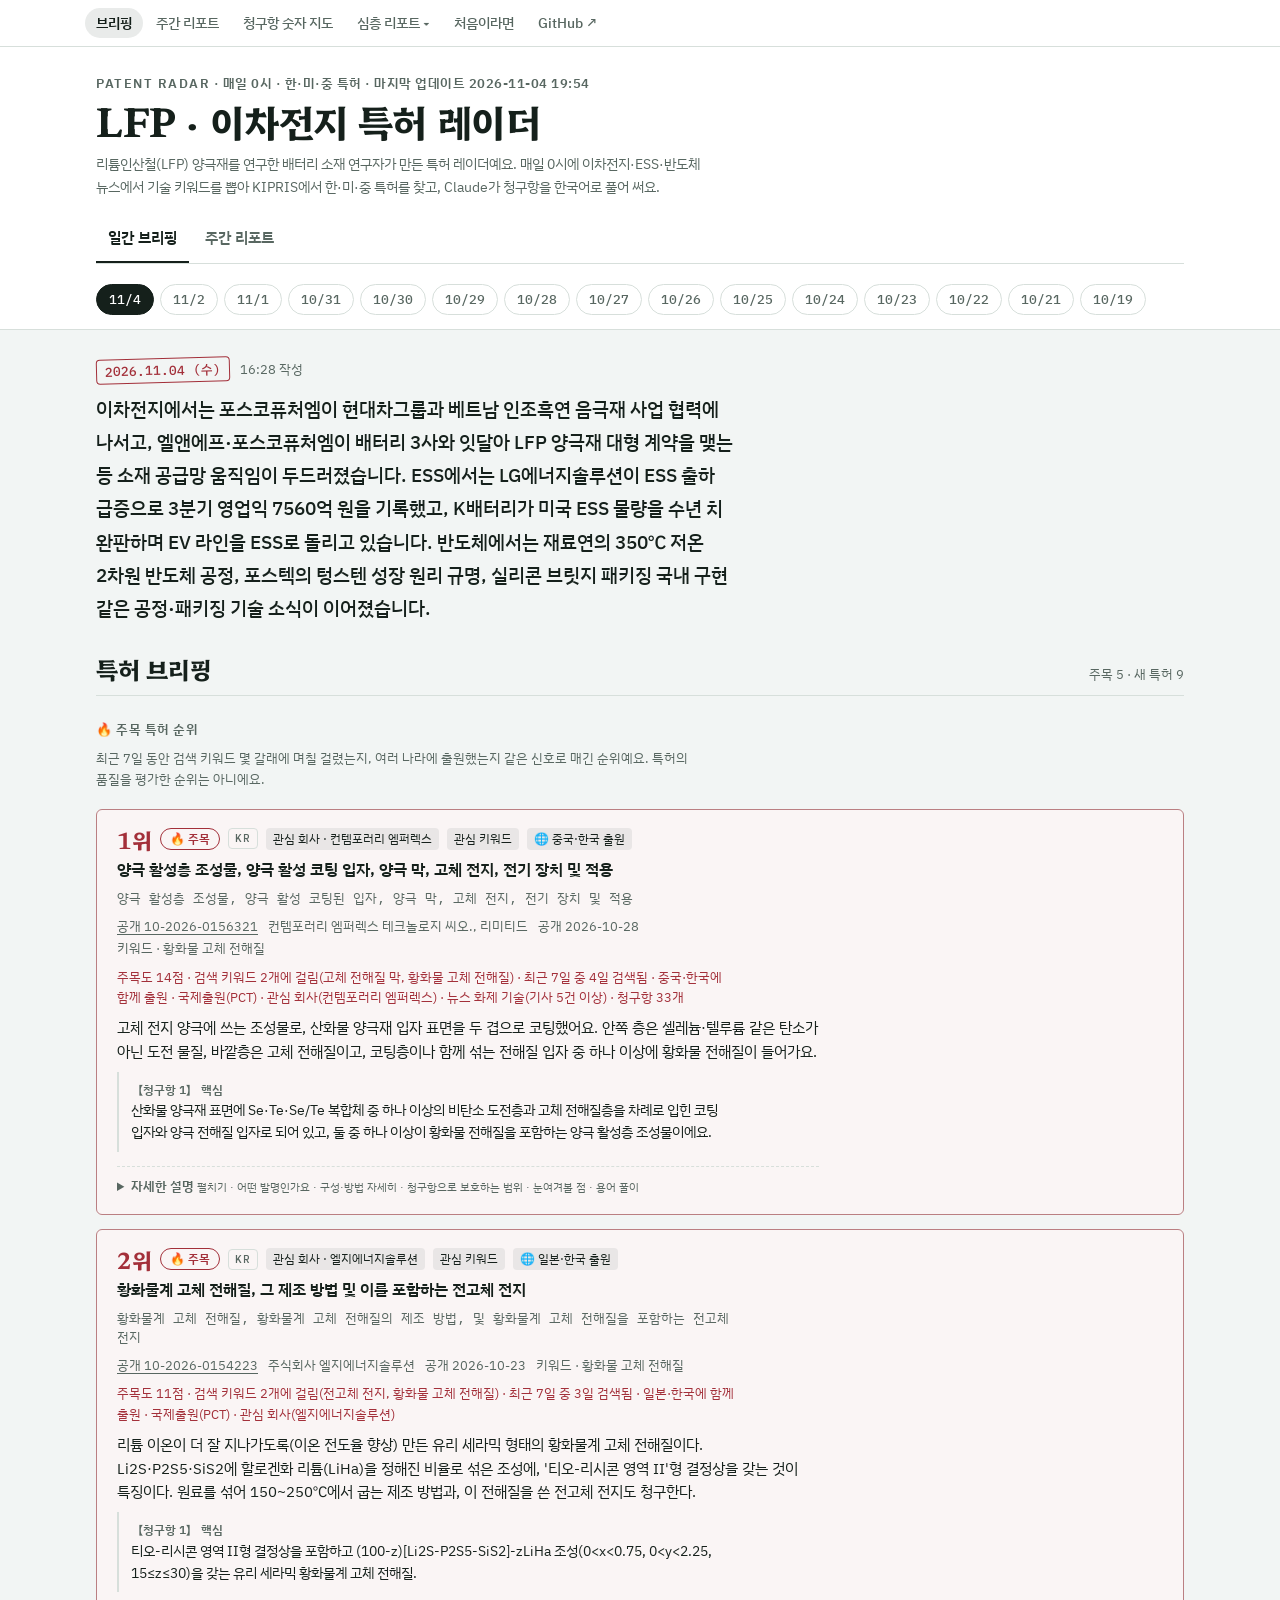
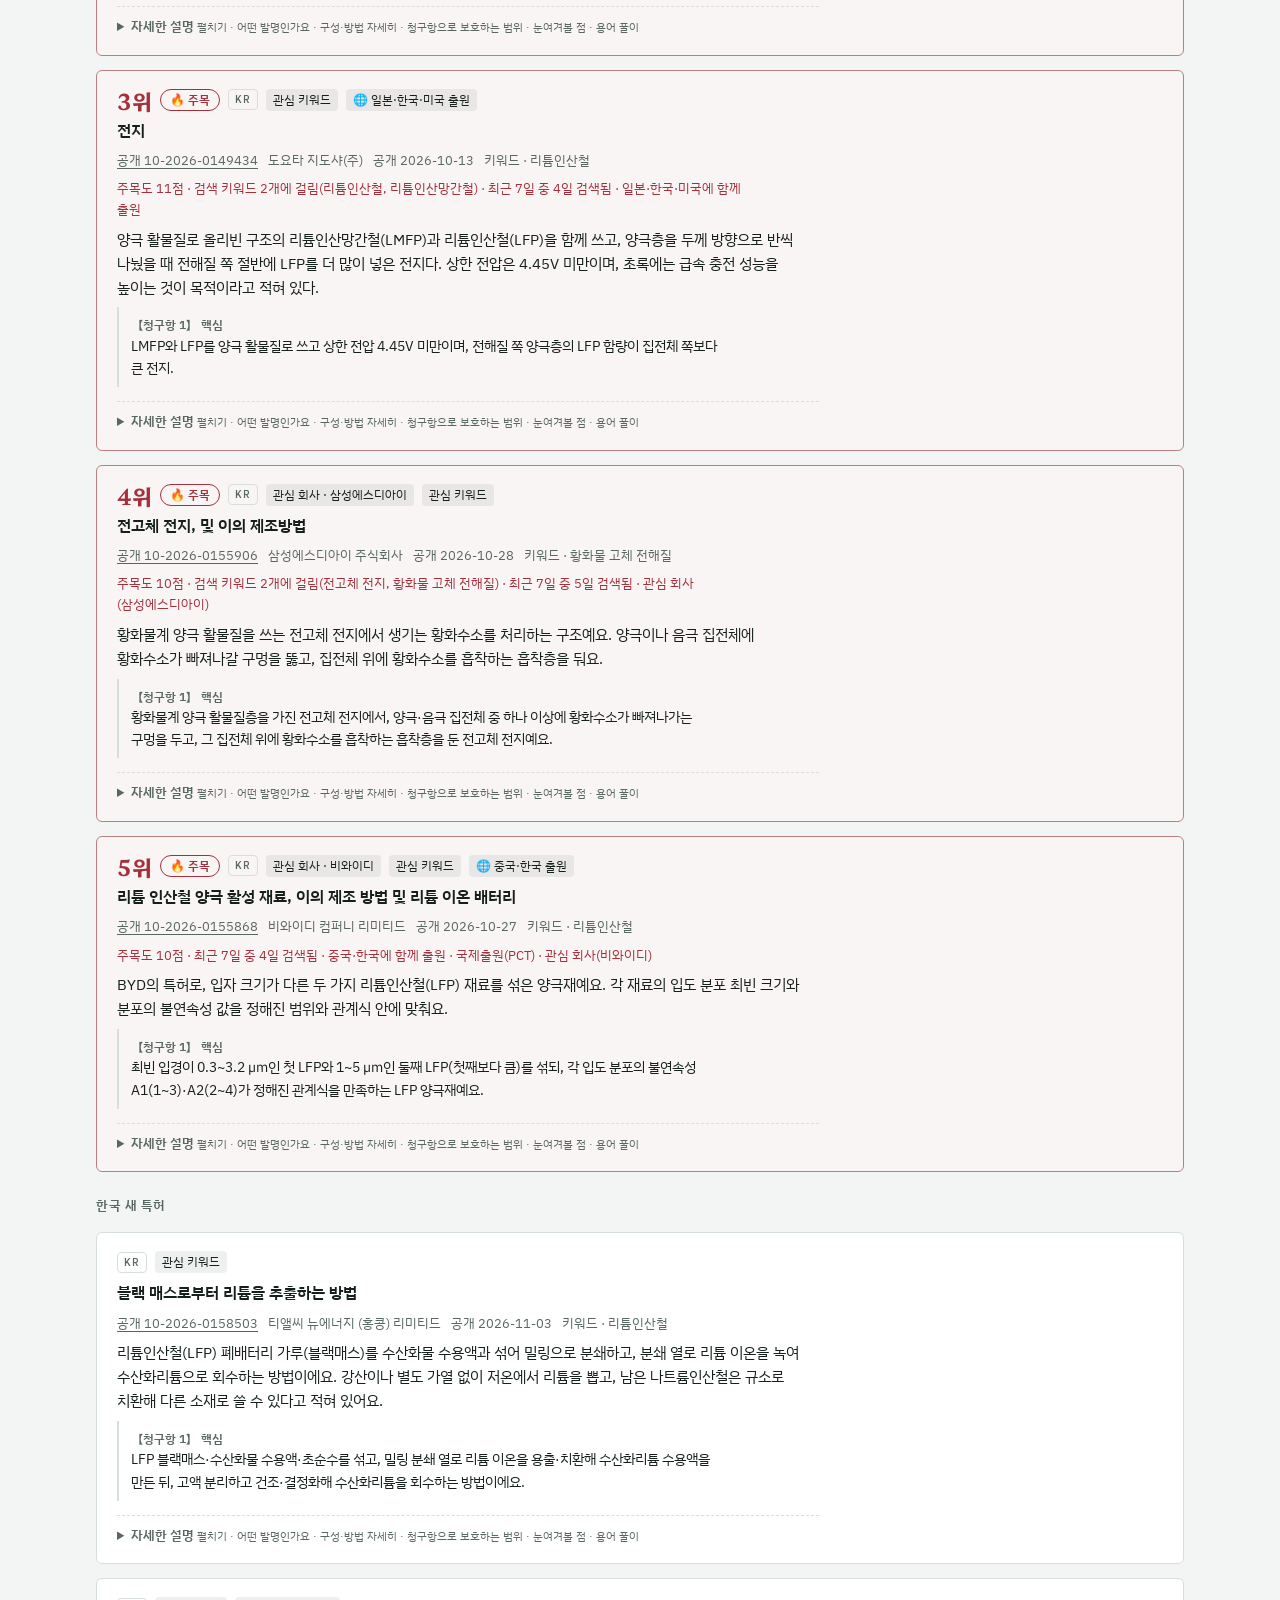
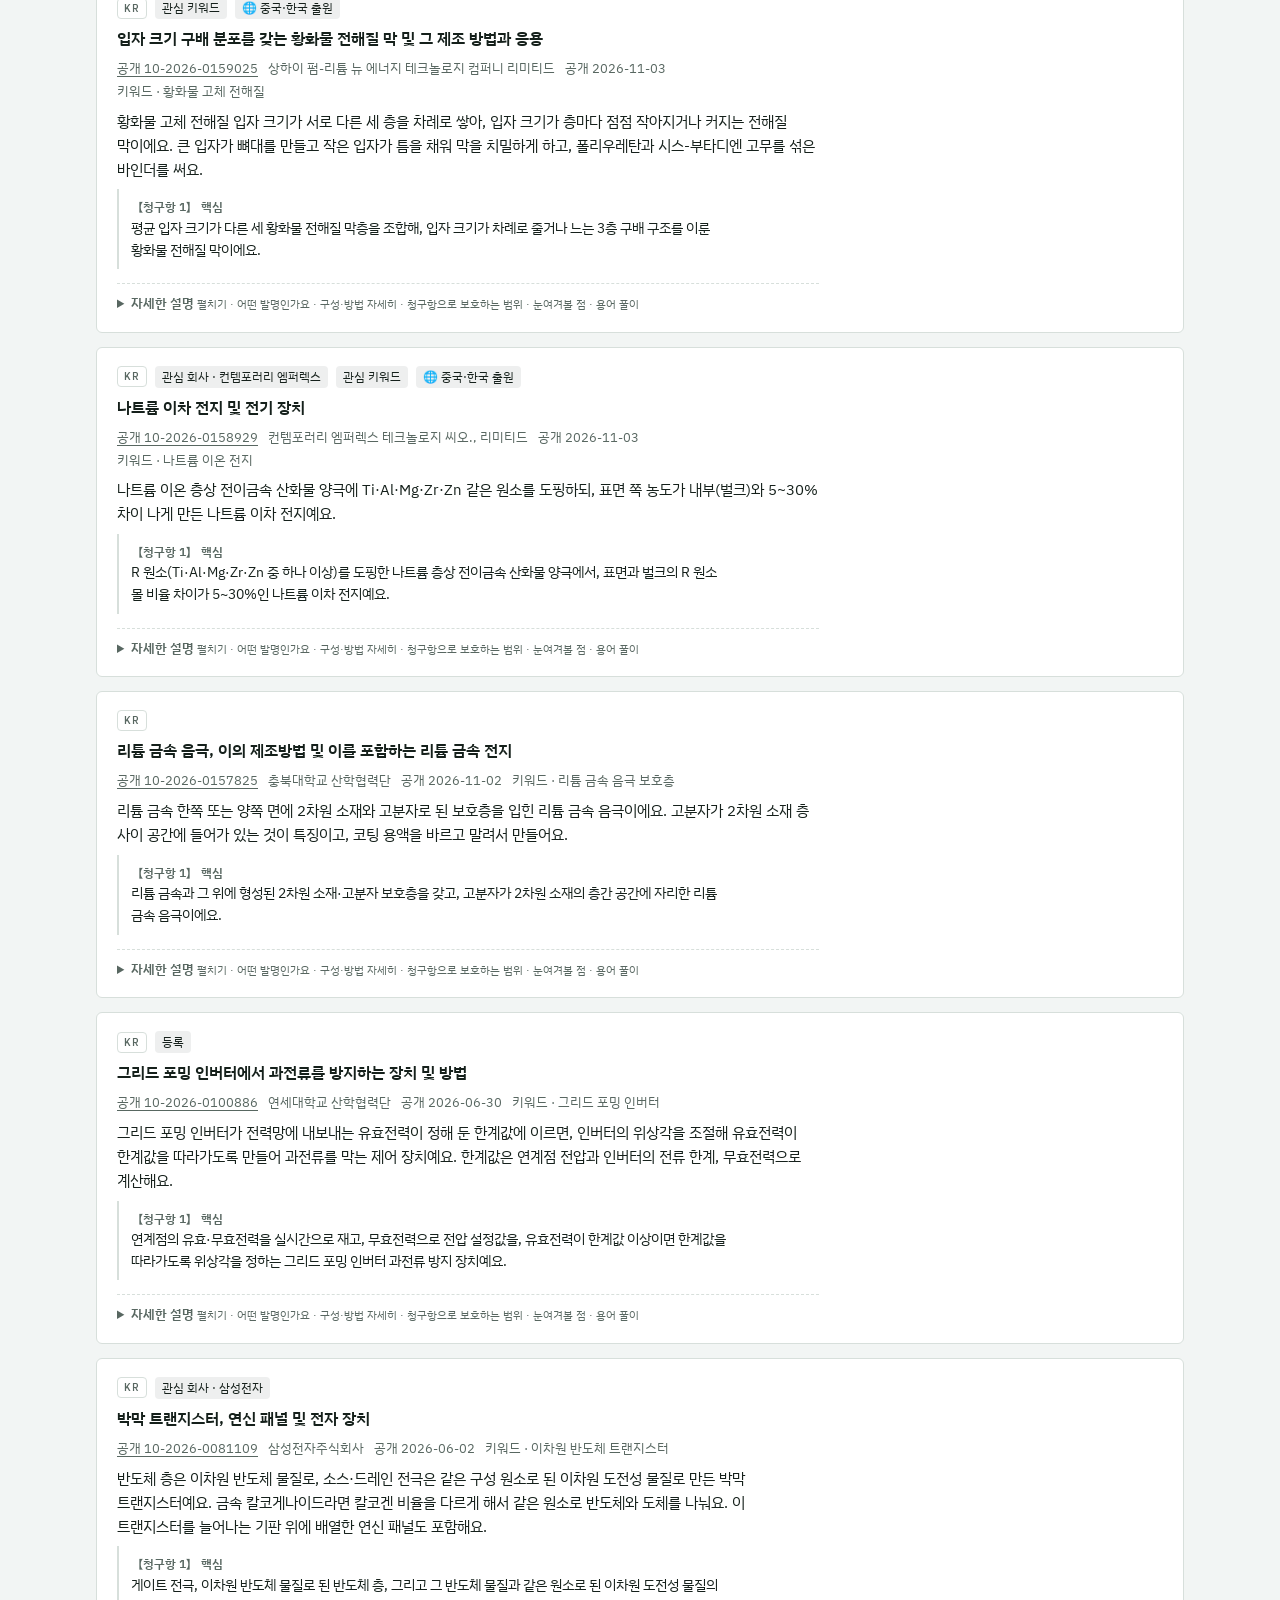
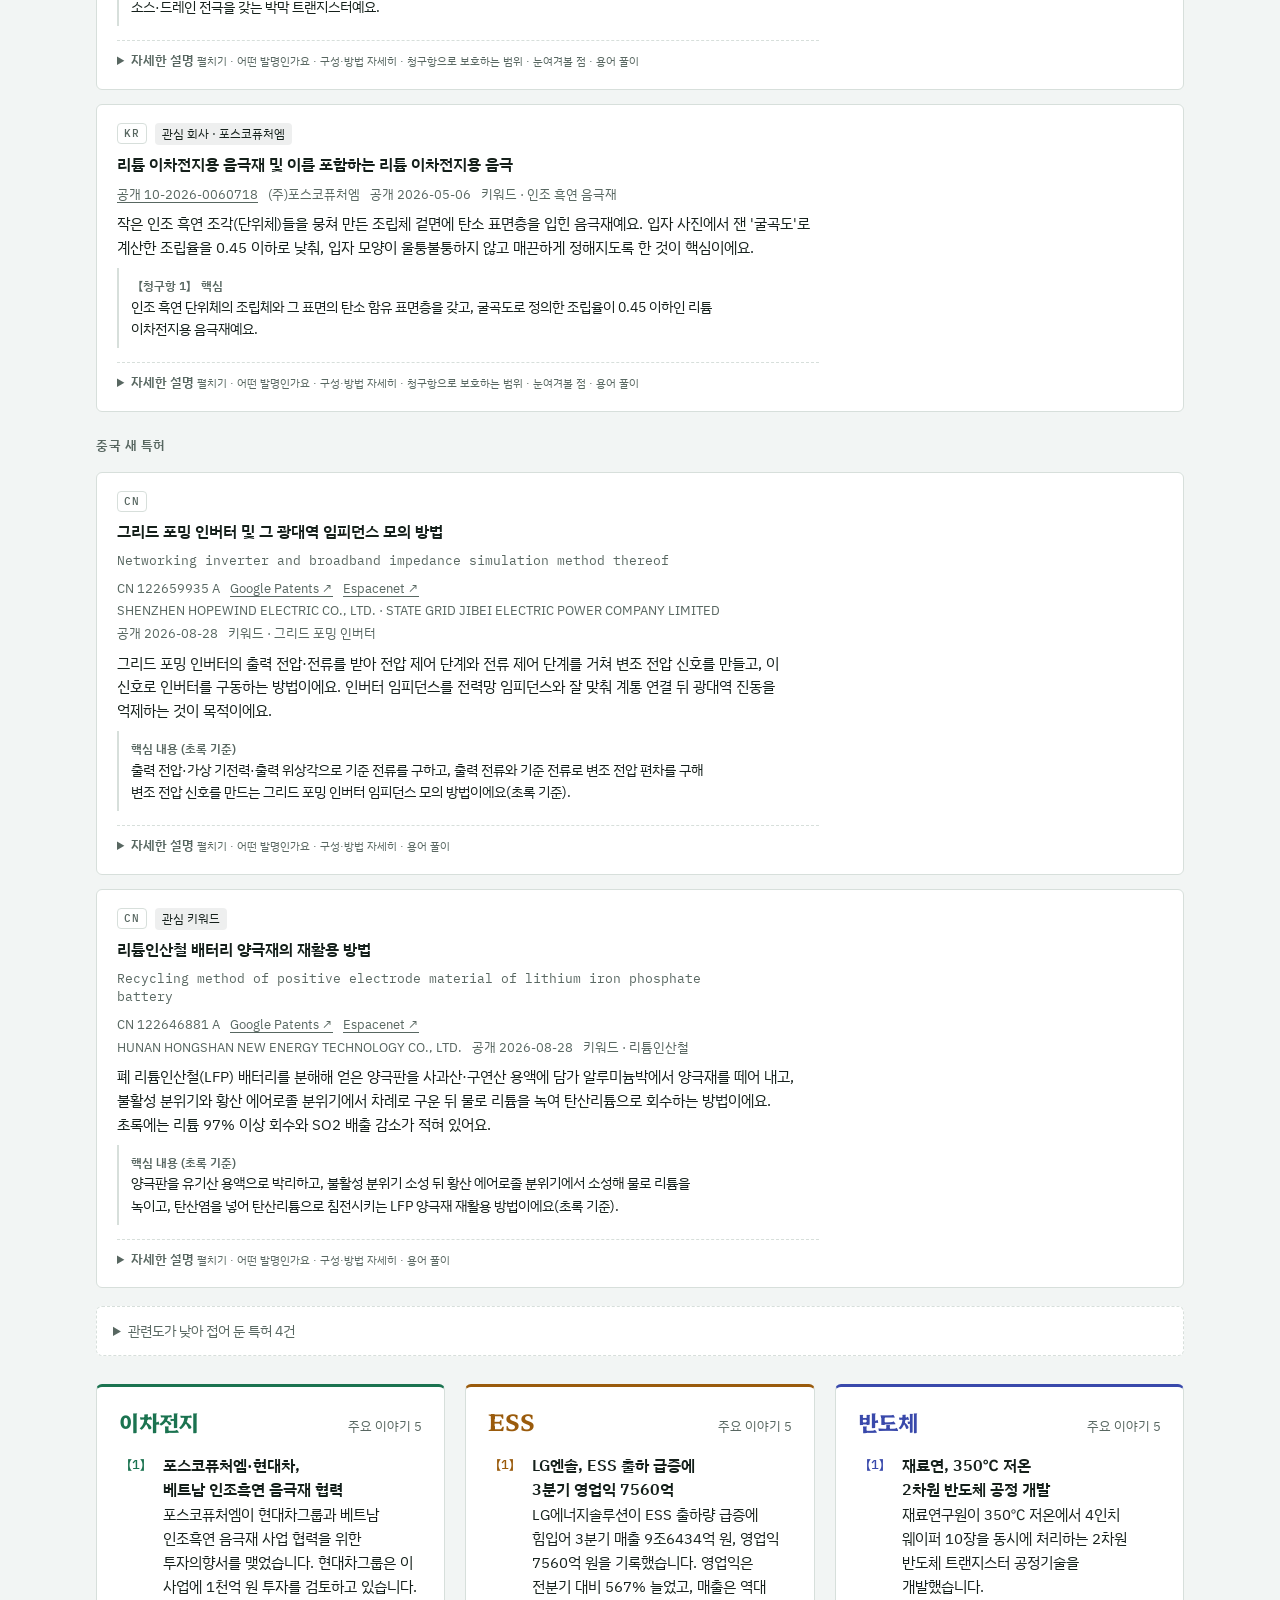
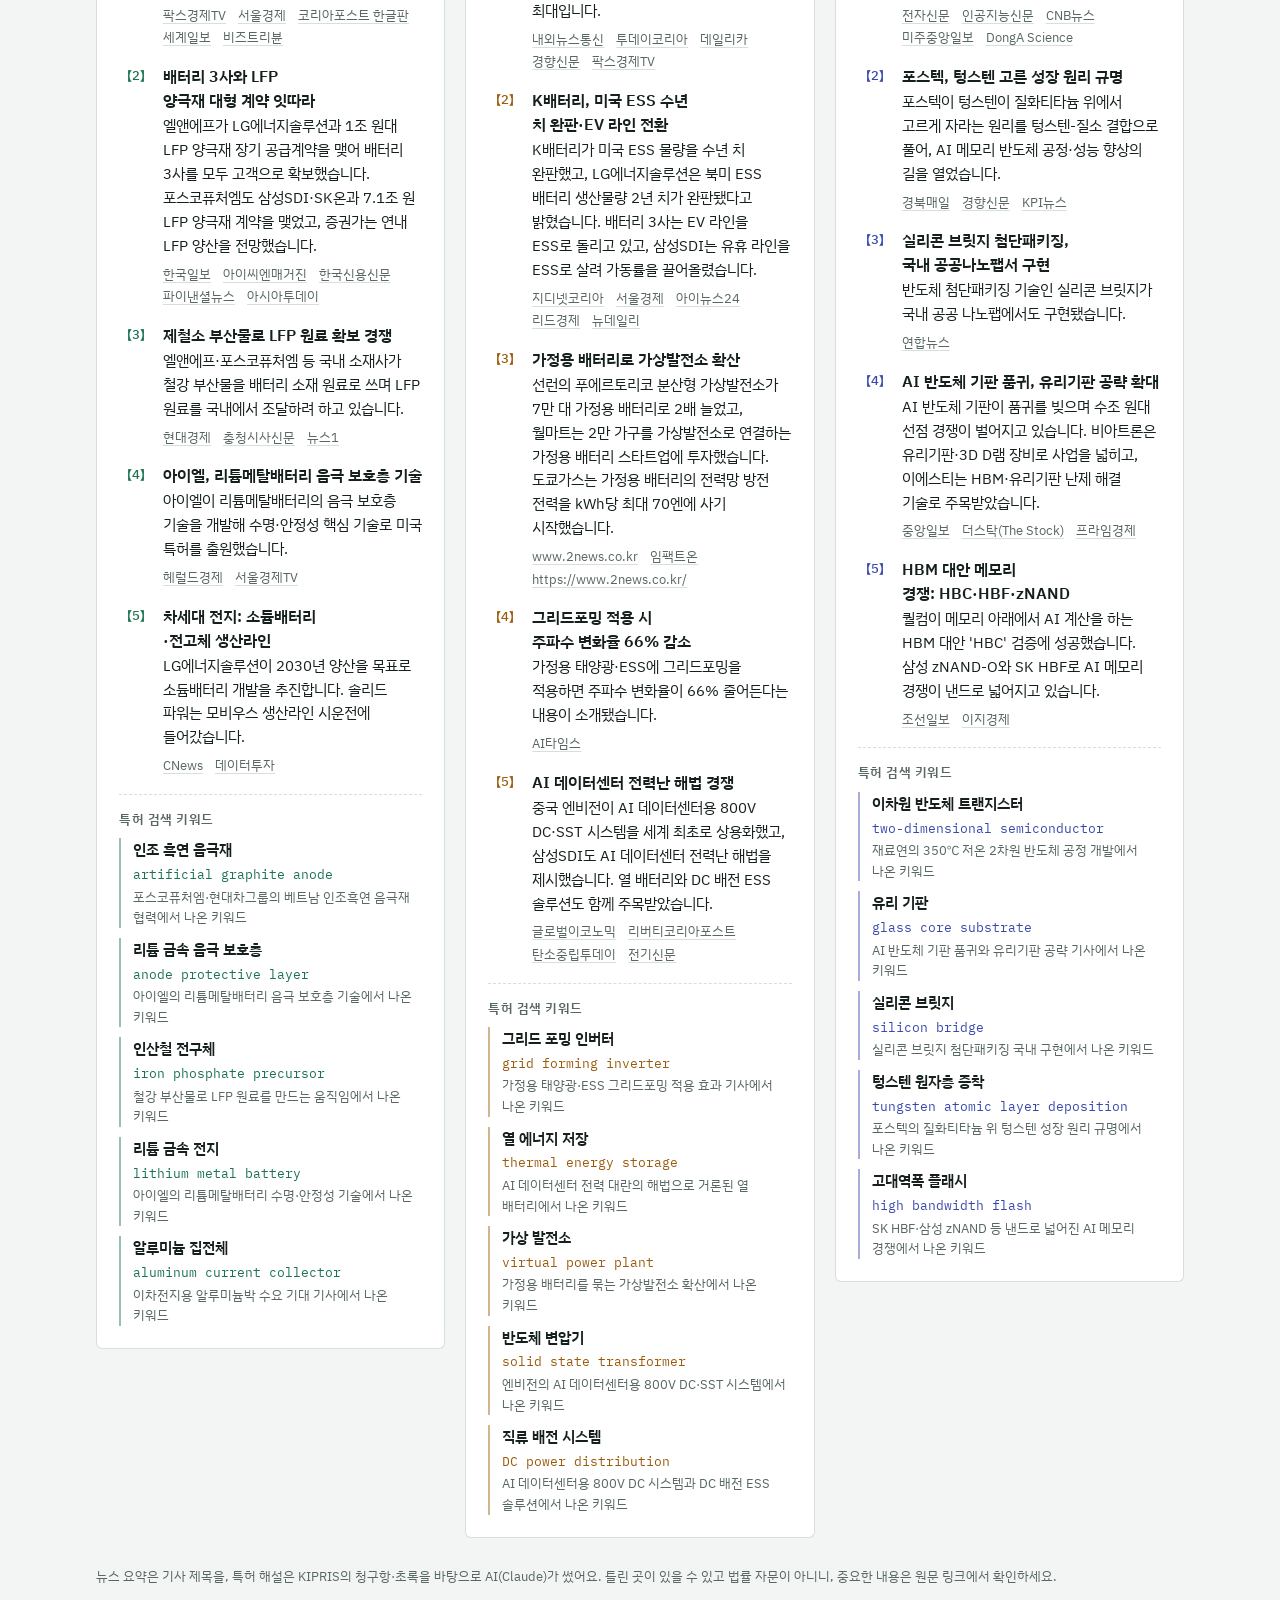
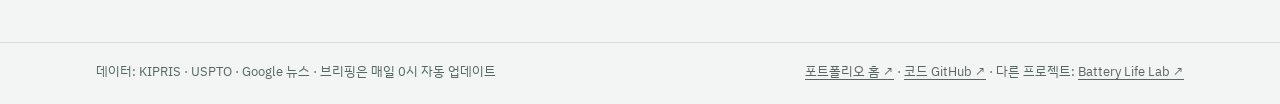
==== commit 2ee968b9: "포트폴리오 홈(chojiwon00.github.io) 링크: README 바로 가기와 사이트 세 페이지 바닥글 Co-Authored-By: Claude Opus 5.5 <norep" ====
--- a/docs/index.html
+++ b/docs/index.html
@@ -355,7 +355,7 @@
 <footer class="sitefoot">
   <div class="sitefoot-in">
     <p>데이터: KIPRIS · USPTO · Google 뉴스 · 브리핑은 매일 0시 자동 업데이트</p>
-    <p><a href="https://github.com/ChoJiwon00/patent-radar" target="_blank" rel="noopener noreferrer">코드 GitHub ↗</a> · 다른 프로젝트: <a href="https://github.com/ChoJiwon00/battery-life-lab" target="_blank" rel="noopener noreferrer">Battery Life Lab ↗</a></p>
+    <p><a href="https://chojiwon00.github.io/" target="_blank" rel="noopener noreferrer">포트폴리오 홈 ↗</a> · <a href="https://github.com/ChoJiwon00/patent-radar" target="_blank" rel="noopener noreferrer">코드 GitHub ↗</a> · 다른 프로젝트: <a href="https://github.com/ChoJiwon00/battery-life-lab" target="_blank" rel="noopener noreferrer">Battery Life Lab ↗</a></p>
   </div>
 </footer>
 
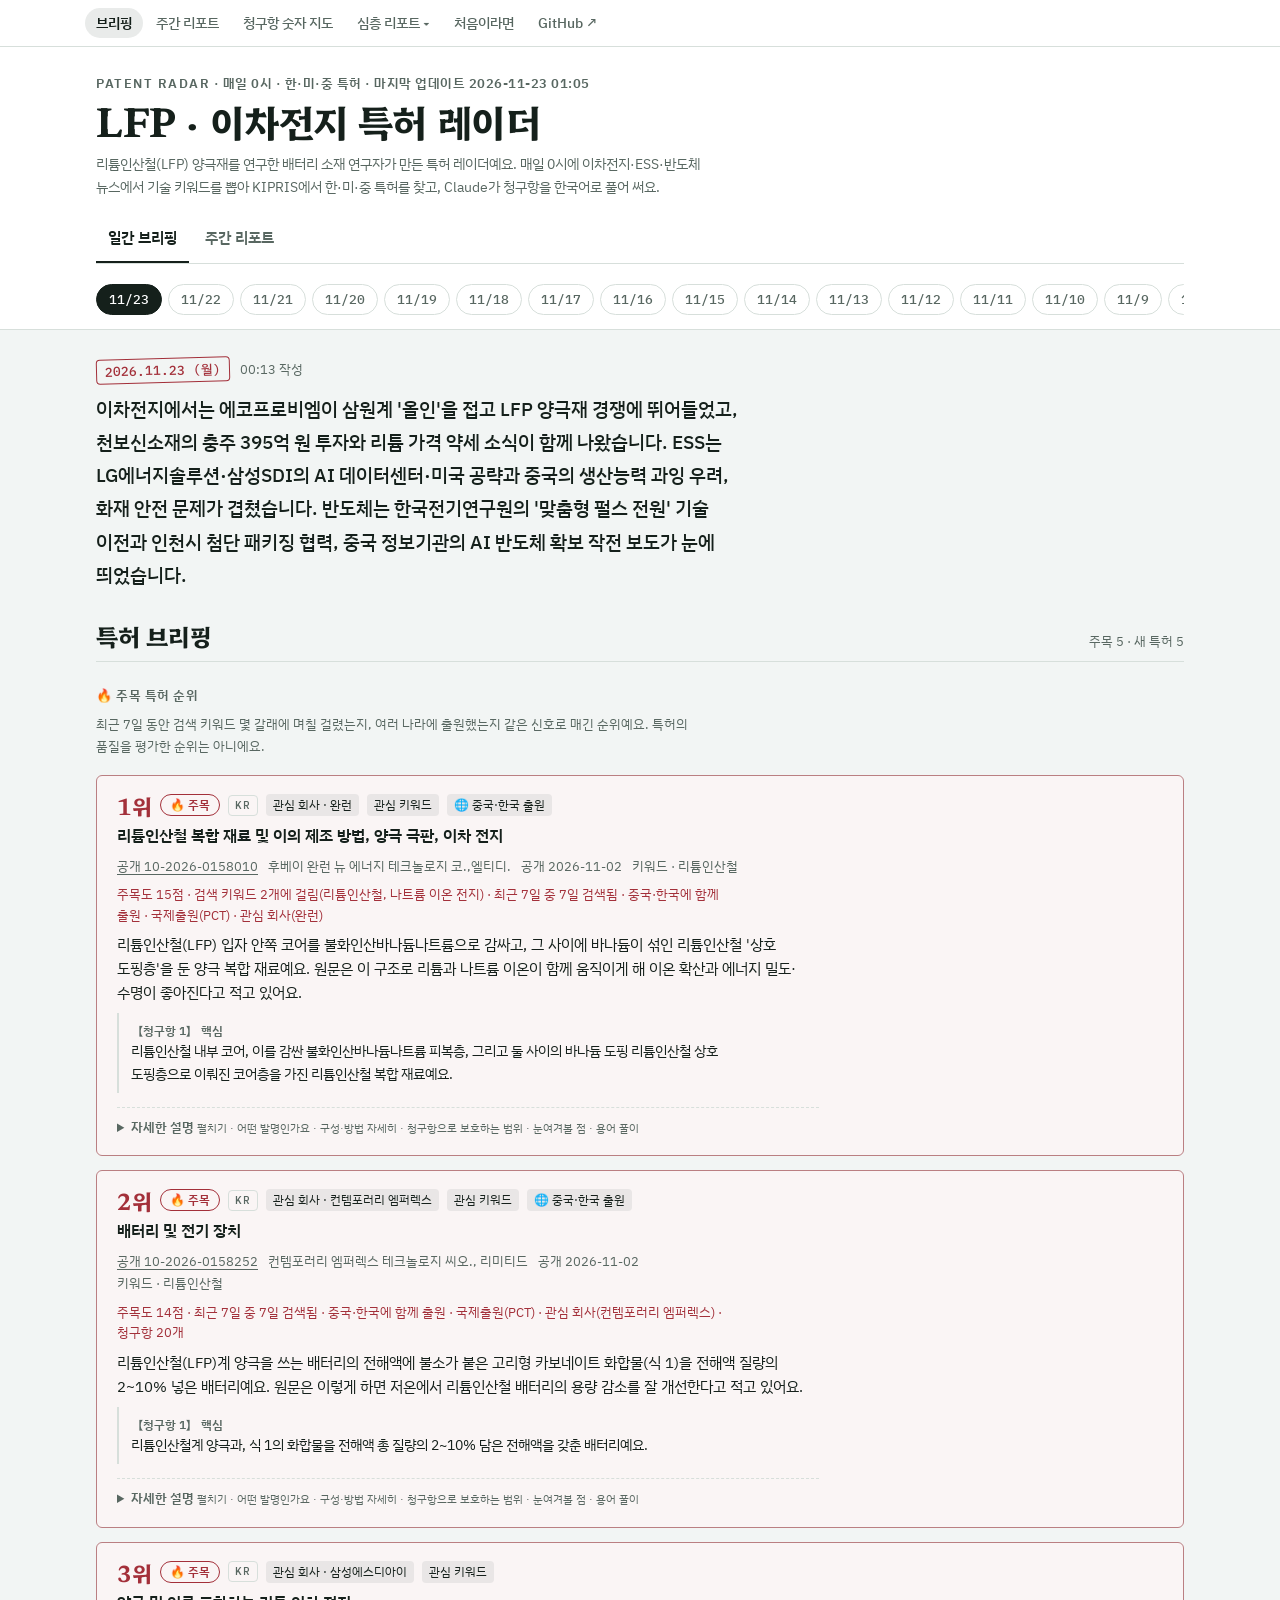
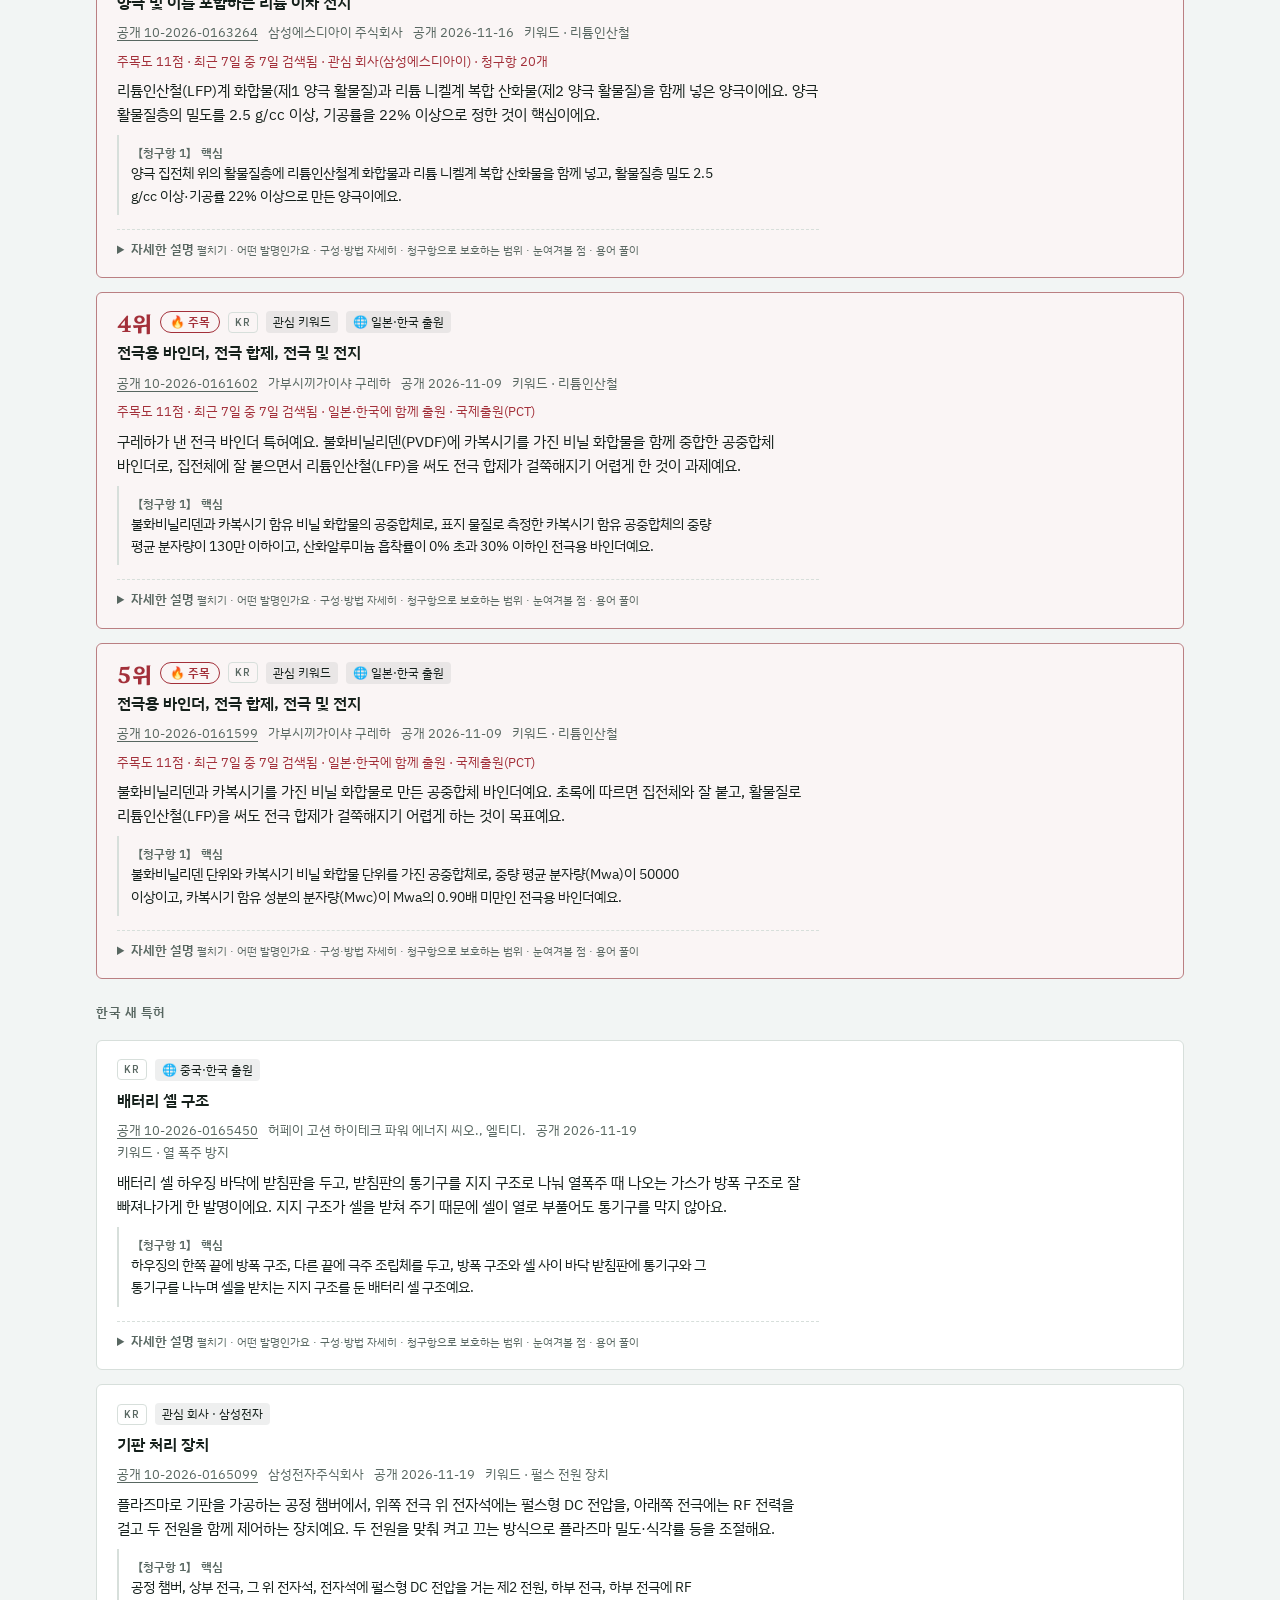
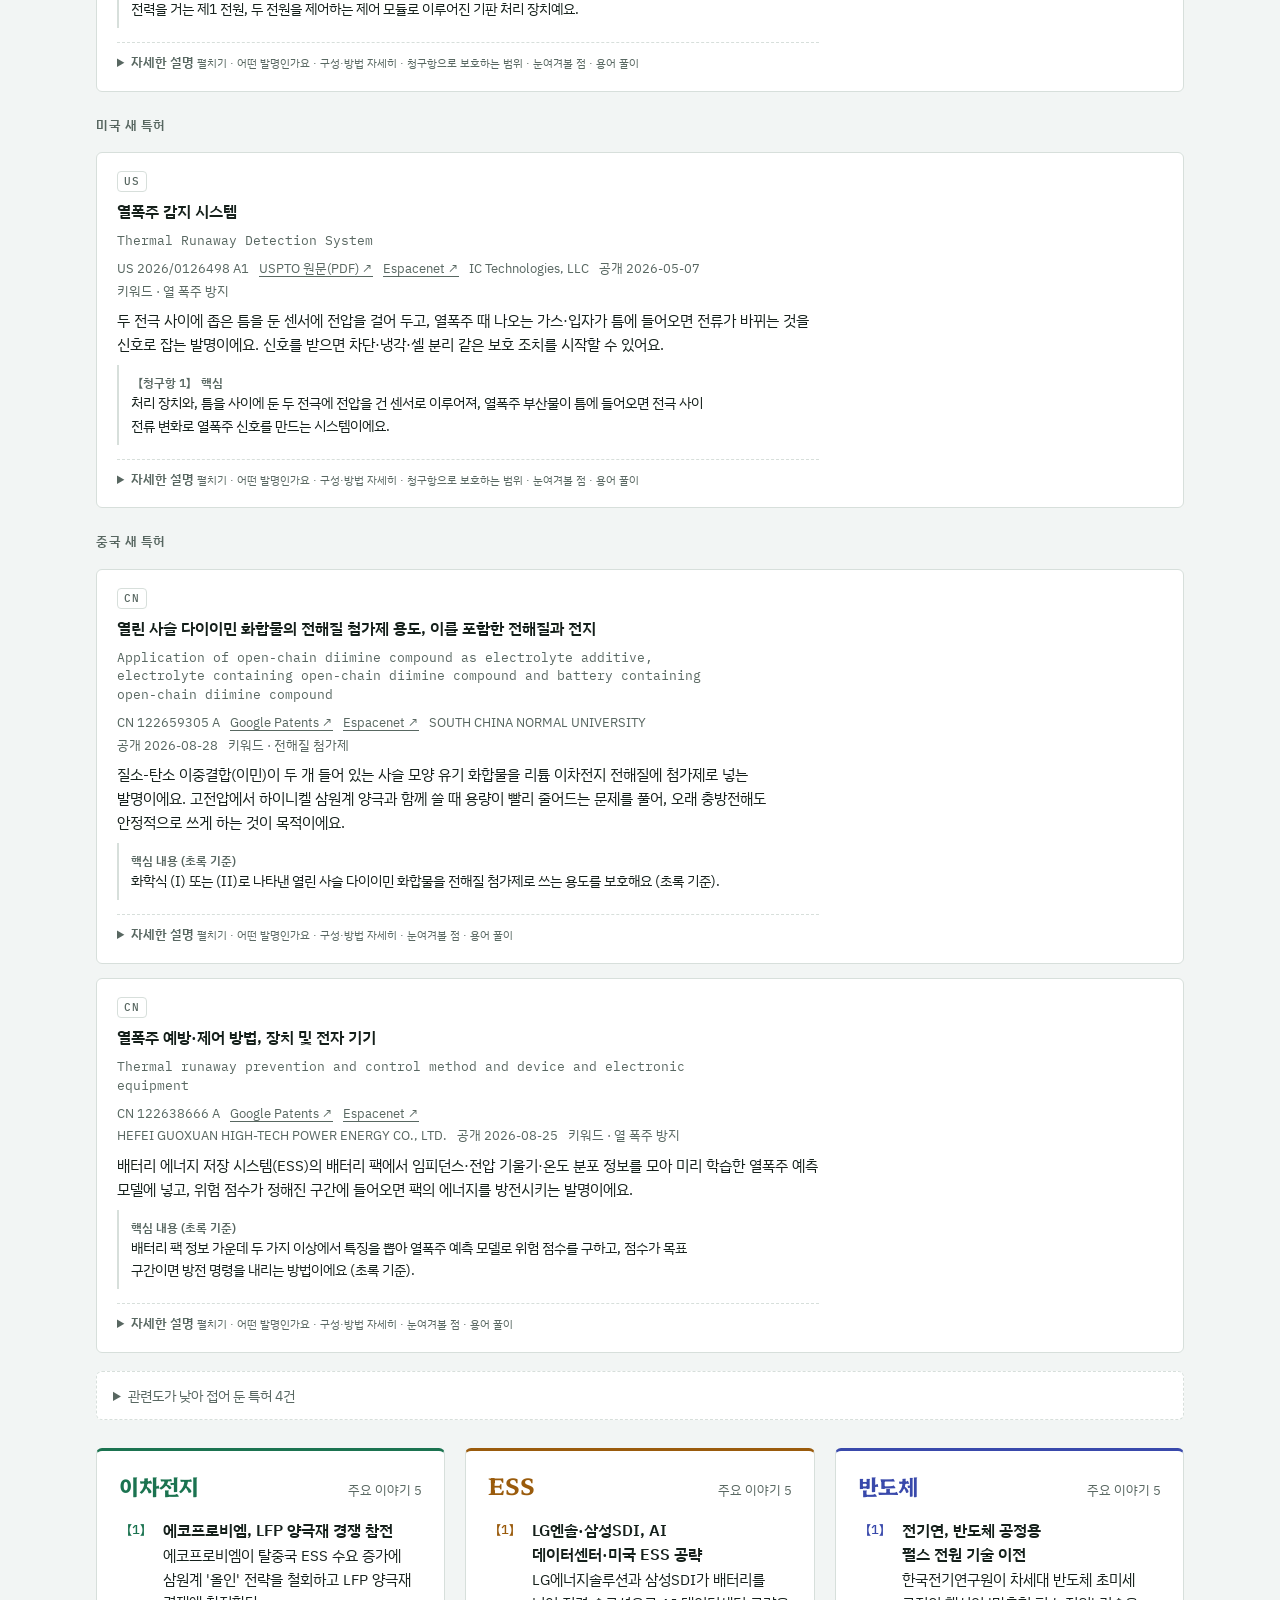
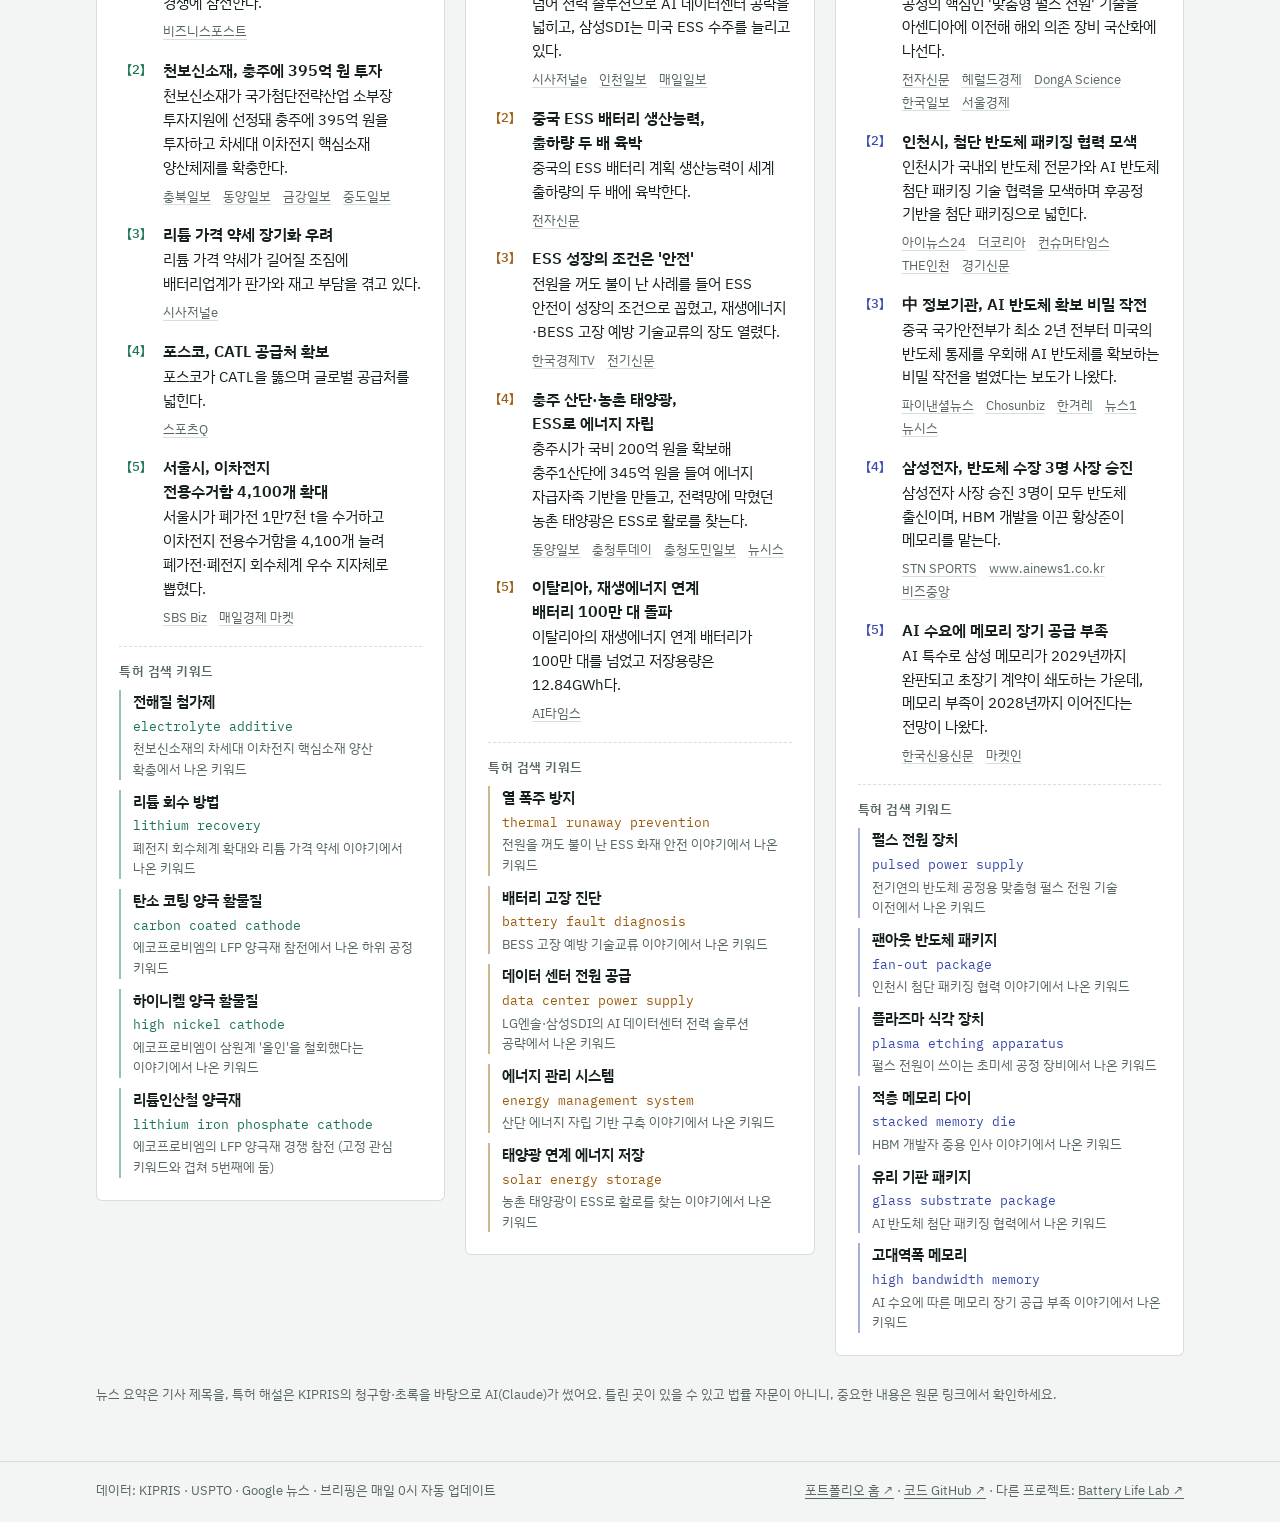
==== commit 634acd96: "월간 트렌드 리포트: 매월 1일 지난달을 정리 (통계·보고서·사이트 탭·스킬) - monthly stats/save: 한 달 통계에 주차별 기사 수, 가장 오래 주목받은 특허(순위" ====
--- a/docs/index.html
+++ b/docs/index.html
@@ -77,6 +77,7 @@
   .about { margin: 2px 0 0; font-size: 14px; color: var(--muted); max-width: 76ch; }
   #updated { white-space: nowrap; }
 
+  [hidden] { display: none !important; }
   .modes { display: flex; gap: 4px; margin-top: 14px; border-bottom: 1px solid var(--line); }
   .modes button {
     background: none; border: 0; border-bottom: 2px solid transparent; padding: 8px 12px 10px;
@@ -151,6 +152,9 @@
   .pat.hot { border-color: color-mix(in srgb, var(--stamp) 55%, var(--line)); background: color-mix(in srgb, var(--stamp) 5%, var(--surface)); }
   .pat-top { display: flex; align-items: center; gap: 8px; flex-wrap: wrap; max-width: none; }
   .rank { font: 700 22px/1 var(--display); color: var(--stamp); font-variant-numeric: tabular-nums; }
+  .linkish { background: none; border: 0; padding: 0; font: inherit; font-weight: 700; color: var(--ink); text-align: left;
+    text-decoration: underline; text-underline-offset: 3px; cursor: pointer; }
+  .linkish:hover { color: var(--stamp); }
   .badge { font: 600 12px/1 var(--body); color: var(--stamp); border: 1.5px solid currentColor; border-radius: 999px; padding: 4px 9px; }
   .cc { font: 500 11px/1 var(--mono); letter-spacing: .08em; color: var(--muted); border: 1px solid var(--line); border-radius: 4px; padding: 4px 6px; }
   .tag { font-size: 12px; line-height: 1; color: var(--ink); background: color-mix(in srgb, var(--ink) 7%, transparent); border-radius: 4px; padding: 5px 7px; }
@@ -333,6 +337,7 @@
     <nav class="modes" role="tablist" aria-label="보기">
       <button id="mode-daily" type="button" role="tab" aria-selected="true">일간 브리핑</button>
       <button id="mode-weekly" type="button" role="tab" aria-selected="false">주간 리포트</button>
+      <button id="mode-monthly" type="button" role="tab" aria-selected="false" hidden>월간 리포트</button>
     </nav>
     <nav id="days" class="days" aria-label="날짜"></nav>
   </div>
@@ -363,15 +368,21 @@
 
 <script>
   const WEEKDAYS = ["일", "월", "화", "수", "목", "금", "토"];
+  const MODES = ["daily", "weekly", "monthly"];
   const COUNTRY_NAMES = { KR: "한국", US: "미국", CN: "중국", JP: "일본", EP: "유럽", DE: "독일", TW: "대만", GB: "영국", FR: "프랑스" };
   const state = {
     source: null, // "db"(claude.ai) | "files"(GitHub Pages)
     db: null,
-    docs: [], patents: [], weeks: [], stars: new Map(),
-    selected: null, selectedWeek: null,
-    mode: location.hash === "#weekly" ? "weekly" : "daily",
+    docs: [], patents: [], weeks: [], months: [], stars: new Map(),
+    selected: null, selectedWeek: null, selectedMonth: null,
+    mode: modeFromHash(),
     status: "loading", generatedAt: null, starError: false,
   };
+
+  // 주소 끝의 #weekly·#monthly로 보기를 고른다. 없으면 일간 브리핑.
+  function modeFromHash() {
+    return location.hash === "#weekly" ? "weekly" : location.hash === "#monthly" ? "monthly" : "daily";
+  }
 
   function el(tag, props, ...children) {
     const node = Object.assign(document.createElement(tag), props || {});
@@ -422,10 +433,23 @@
 
   // ---------------------------------------------------------------- 날짜 칩, 탭
 
+  function monthLabel(month) {
+    const [y, m] = month.split("-").map(Number);
+    return `${y}년 ${m}월`;
+  }
+
+  // 달 칩: 리포트가 한 해 안이면 '11월', 해가 바뀌면 같은 달이 겹치지 않게 '2026.11'.
+  function monthChip(month) {
+    const years = new Set(state.months.map((m) => m.month.slice(0, 4)));
+    return years.size > 1 ? month.replace("-", ".") : `${Number(month.slice(5))}월`;
+  }
+
   function renderNav() {
-    for (const mode of ["daily", "weekly"]) {
+    for (const mode of MODES) {
       document.getElementById(`mode-${mode}`).setAttribute("aria-selected", String(state.mode === mode));
     }
+    // 월간 리포트는 첫 리포트가 생기면(매월 1일) 탭이 나타난다. 주소로 바로 들어왔으면 탭을 보여 둔다.
+    document.getElementById("mode-monthly").hidden = !state.months.length && state.mode !== "monthly";
     for (const a of document.querySelectorAll(".sitenav [data-mode]")) {
       if (a.dataset.mode === state.mode) a.setAttribute("aria-current", "page");
       else a.removeAttribute("aria-current");
@@ -434,10 +458,13 @@
     const chips =
       state.mode === "daily"
         ? allDays().map((day) => chip(shortDay(day), formatDay(day), day === state.selected, () => (state.selected = day)))
-        : state.weeks.map((w) =>
-            chip(`${shortDay(w.start)}~${shortDay(w.end)}`, `${formatDay(w.start)} ~ ${formatDay(w.end)}`,
-              w.end === state.selectedWeek, () => (state.selectedWeek = w.end)),
-          );
+        : state.mode === "monthly"
+          ? state.months.map((m) => chip(monthChip(m.month), monthLabel(m.month), m.month === state.selectedMonth,
+              () => (state.selectedMonth = m.month)))
+          : state.weeks.map((w) =>
+              chip(`${shortDay(w.start)}~${shortDay(w.end)}`, `${formatDay(w.start)} ~ ${formatDay(w.end)}`,
+                w.end === state.selectedWeek, () => (state.selectedWeek = w.end)),
+            );
     nav.replaceChildren(...chips);
   }
 
@@ -742,6 +769,95 @@
     main.replaceChildren(...blocks);
   }
 
+  // ---------------------------------------------------------------- 월간
+
+  function renderMonthly(main) {
+    const m = state.months.find((x) => x.month === state.selectedMonth);
+    if (!m) {
+      main.replaceChildren(notice("아직 월간 리포트가 없어요", "매월 1일 0시 실행 때 지난 한 달을 정리한 리포트가 만들어져요."));
+      return;
+    }
+    const s = m.stats;
+    const c = m.commentary;
+    const p = s.patents;
+    const prev = s.previous;
+    const calls = s.kipris_calls || { kr: 0, foreign: 0 };
+    const blocks = [
+      el("section", { className: "lead" },
+        el("div", { className: "dateline" }, el("span", { className: "stamp", textContent: monthLabel(s.month) }),
+          el("span", { className: "written", textContent: "월간 트렌드 리포트" })),
+        el("p", { className: "overview", textContent: c.summary })),
+      el("div", { className: "tiles" },
+        tile("뉴스 기사", s.news.total, `브리핑 ${s.briefings.length}일${prev ? ` · 지난달 ${prev.news}건(${prev.briefing_days}일)` : ""}`),
+        tile("새 특허", p.total, prev ? `지난달 ${prev.patents}건(${prev.briefing_days}일)` : (p.low ? `관련 낮음 ${p.low}건 제외` : null)),
+        tile("나라별 특허", p.by_country.map((b) => b.count).join(" · "), p.by_country.map((b) => b.name).join(" · ")),
+        tile("KIPRIS 호출", calls.kr + calls.foreign, `국내 ${calls.kr} · 해외 ${calls.foreign}`)),
+      el("section", { className: "block" }, el("header", {}, el("h2", { textContent: "이번 달 흐름" })),
+        el("div", { className: "trends" }, ...c.trends.map((t) => topicEl("article", { className: "trend" }, t.topic,
+          t.topic ? el("span", { className: "topic-name", textContent: t.topic }) : null,
+          el("h3", { textContent: t.title }), el("p", { textContent: t.body })))),
+        el("h3", { textContent: "다음 달에 지켜볼 것" }), el("ul", { className: "watch" }, ...c.watch.map((x) => el("li", { textContent: x })))),
+    ];
+    if (p.spotlight.length) {
+      blocks.push(el("section", { className: "block" }, el("header", {}, el("h2", { textContent: "🔥 이번 달 가장 오래 주목받은 특허" })),
+        el("ol", { className: "starred" }, ...p.spotlight.map((x) => el("li", {},
+          el("span", { className: "rank", textContent: `${x.days_hot}일` }), el("b", { textContent: x.title }), ...sourceLinks(x, x.number, "meta"),
+          el("span", { className: "meta", textContent: `${x.applicant || ""} · 가장 높은 순위 ${x.rank}위 · ${x.score}점` }))))),
+        p.hot_total > p.spotlight.length
+          ? el("p", { className: "foot", textContent: `이번 달 🔥 주목 특허는 모두 ${p.hot_total}건이에요. 순위에 오른 날이 많은 ${p.spotlight.length}건만 보여 줘요.` })
+          : null);
+    }
+    const charts = [];
+    if (p.top_applicants.length) {
+      charts.push(el("div", { className: "block" }, el("h3", { textContent: "특허를 많이 낸 출원인" }),
+        barList(p.top_applicants.map((a) => ({ label: a.name, value: a.count })))));
+    }
+    if (p.top_ipc.length) {
+      charts.push(el("div", { className: "block" }, el("h3", { textContent: "많이 나온 기술 분류 (IPC)" }),
+        barList(p.top_ipc.map((i) => ({ label: `${i.code} ${i.label}`, value: i.count })))));
+    }
+    if (charts.length) blocks.push(el("section", { className: "two" }, ...charts));
+    if (s.keywords.length) {
+      blocks.push(el("section", { className: "block" }, el("h3", { textContent: "자주 나온 기술 키워드" }),
+        el("div", { className: "chips" }, ...s.keywords.map((k) => topicEl("span", {}, k.topic, el("span", { className: "dot" }), k.ko, el("small", { textContent: `${k.days}일` }))))));
+    }
+    blocks.push(el("section", { className: "block" }, el("h3", { textContent: "주차별 뉴스 기사 수" }),
+      el("div", { className: "scroll" }, el("table", {},
+        el("thead", {}, el("tr", {}, el("th", { textContent: "주제" }),
+          ...s.weeks.map((w) => el("th", { textContent: w.start === w.end ? shortDay(w.start) : `${shortDay(w.start)}~${shortDay(w.end)}` })),
+          el("th", { textContent: "합계" }))),
+        el("tbody", {}, ...s.news.topics.map((t) => el("tr", {},
+          topicEl("td", {}, t.name, el("span", { className: "dot" }), t.name),
+          ...t.by_week.map((n) => el("td", { textContent: String(n) })), el("td", { textContent: String(t.total) }))))))));
+    if (s.weekly_reports && s.weekly_reports.length) {
+      // 그달 주간 리포트로 바로 넘어간다.
+      blocks.push(el("section", { className: "block" }, el("h3", { textContent: "이번 달 주간 리포트" }),
+        el("ul", { className: "starred" }, ...s.weekly_reports.map((w) => {
+          const range = `${formatDay(w.start)} ~ ${formatDay(w.end)}`;
+          // 페이지가 그 주간을 불러왔으면 주간 탭으로, 오래돼 빠졌으면 GitHub 보고서로 연다.
+          let open;
+          if (state.weeks.some((x) => x.end === w.end)) {
+            open = el("button", { type: "button", className: "linkish", textContent: range });
+            open.addEventListener("click", () => {
+              state.selectedWeek = w.end;
+              setMode("weekly");
+              window.scrollTo({ top: 0, behavior: scrollBehavior() });
+            });
+          } else {
+            open = link(`https://github.com/ChoJiwon00/patent-radar/blob/main/reports/weekly/${w.end}.md`, `${range} ↗`, "linkish");
+          }
+          return el("li", {}, open, el("span", { className: "meta", textContent: w.trends.join(" · ") }));
+        }))));
+    }
+    if (s.stars && s.stars.length) {
+      blocks.push(el("section", { className: "block" }, el("h3", { textContent: "★ 관심 특허 진행 상태" }),
+        el("ul", { className: "starred" }, ...s.stars.map((x) => el("li", {}, el("b", { textContent: x.title_ko || x.title || x.key }),
+          ...sourceLinks(x, x.number || x.key, "meta"), el("span", { className: "meta", textContent: `${x.status || "-"}${x.changed_this_week ? " · 이번 달 바뀜" : ""}` }))))));
+    }
+    blocks.push(el("p", { className: "foot", textContent: "분석은 Claude가 한 달치 뉴스·특허 브리핑을 바탕으로 작성했어요." }));
+    main.replaceChildren(...blocks);
+  }
+
   // ---------------------------------------------------------------- 길게 내렸을 때: 바로 가기 띠, 맨 위 버튼
 
   const JUMPS = [["sec-hot", "주목 특허"], ["sec-kr", "한국"], ["sec-us", "미국"], ["sec-cn", "중국"], ["sec-news", "뉴스"]];
@@ -836,6 +952,7 @@
     }
     if (state.status === "loading") return;
     if (state.mode === "weekly") renderWeekly(main);
+    else if (state.mode === "monthly") renderMonthly(main);
     else renderDaily(main);
   }
 
@@ -843,17 +960,18 @@
     const days = allDays();
     if (!days.includes(state.selected)) state.selected = days[0] || null;
     if (!state.weeks.some((w) => w.end === state.selectedWeek)) state.selectedWeek = state.weeks[0] ? state.weeks[0].end : null;
+    if (!state.months.some((m) => m.month === state.selectedMonth)) state.selectedMonth = state.months[0] ? state.months[0].month : null;
     state.status = "ready";
     render();
   }
 
   function setMode(mode) {
     state.mode = mode;
-    history.replaceState(null, "", mode === "weekly" ? "#weekly" : location.pathname + location.search);
+    history.replaceState(null, "", mode === "daily" ? location.pathname + location.search : `#${mode}`);
     render();
   }
 
-  for (const mode of ["daily", "weekly"]) {
+  for (const mode of MODES) {
     document.getElementById(`mode-${mode}`).addEventListener("click", () => setMode(mode));
   }
   // 공통 메뉴의 '브리핑'·'주간 리포트'는 이 페이지에서는 새로 불러오지 않고 보기만 바꾼다.
@@ -864,9 +982,9 @@
       setMode(a.dataset.mode);
     });
   }
-  // 주소의 #weekly만 바꿔도 탭이 따라 바뀌게 한다.
+  // 주소의 #weekly·#monthly만 바꿔도 탭이 따라 바뀌게 한다.
   window.addEventListener("hashchange", () => {
-    state.mode = location.hash === "#weekly" ? "weekly" : "daily";
+    state.mode = modeFromHash();
     render();
   });
 
@@ -874,7 +992,7 @@
     state.source = "db";
     state.db = db;
     const loaded = new Set();
-    const need = 4;
+    const need = 5;
     const listen = (collection, field, orderField) =>
       db.collection(collection).orderBy(orderField, "desc").limit(60).onSnapshot(
         (snap) => {
@@ -898,6 +1016,7 @@
     listen("briefings", "docs", "day");
     listen("patent_briefings", "patents", "day");
     listen("weekly_reports", "weeks", "end");
+    listen("monthly_reports", "months", "month");
     listen("stars", "stars", "starred_at");
   }
 
@@ -912,6 +1031,7 @@
     state.docs = days.map((d) => d.briefing).filter(Boolean);
     state.patents = days.map((d) => d.patents).filter(Boolean);
     state.weeks = await Promise.all(index.weeks.map((w) => get(`data/weeks/${w}.json`)));
+    state.months = await Promise.all((index.months || []).map((m) => get(`data/months/${m}.json`)));
     document.getElementById("updated").textContent = ` · 마지막 업데이트 ${index.generated_at.slice(0, 16).replace("T", " ")}`;
     settle();
   }
